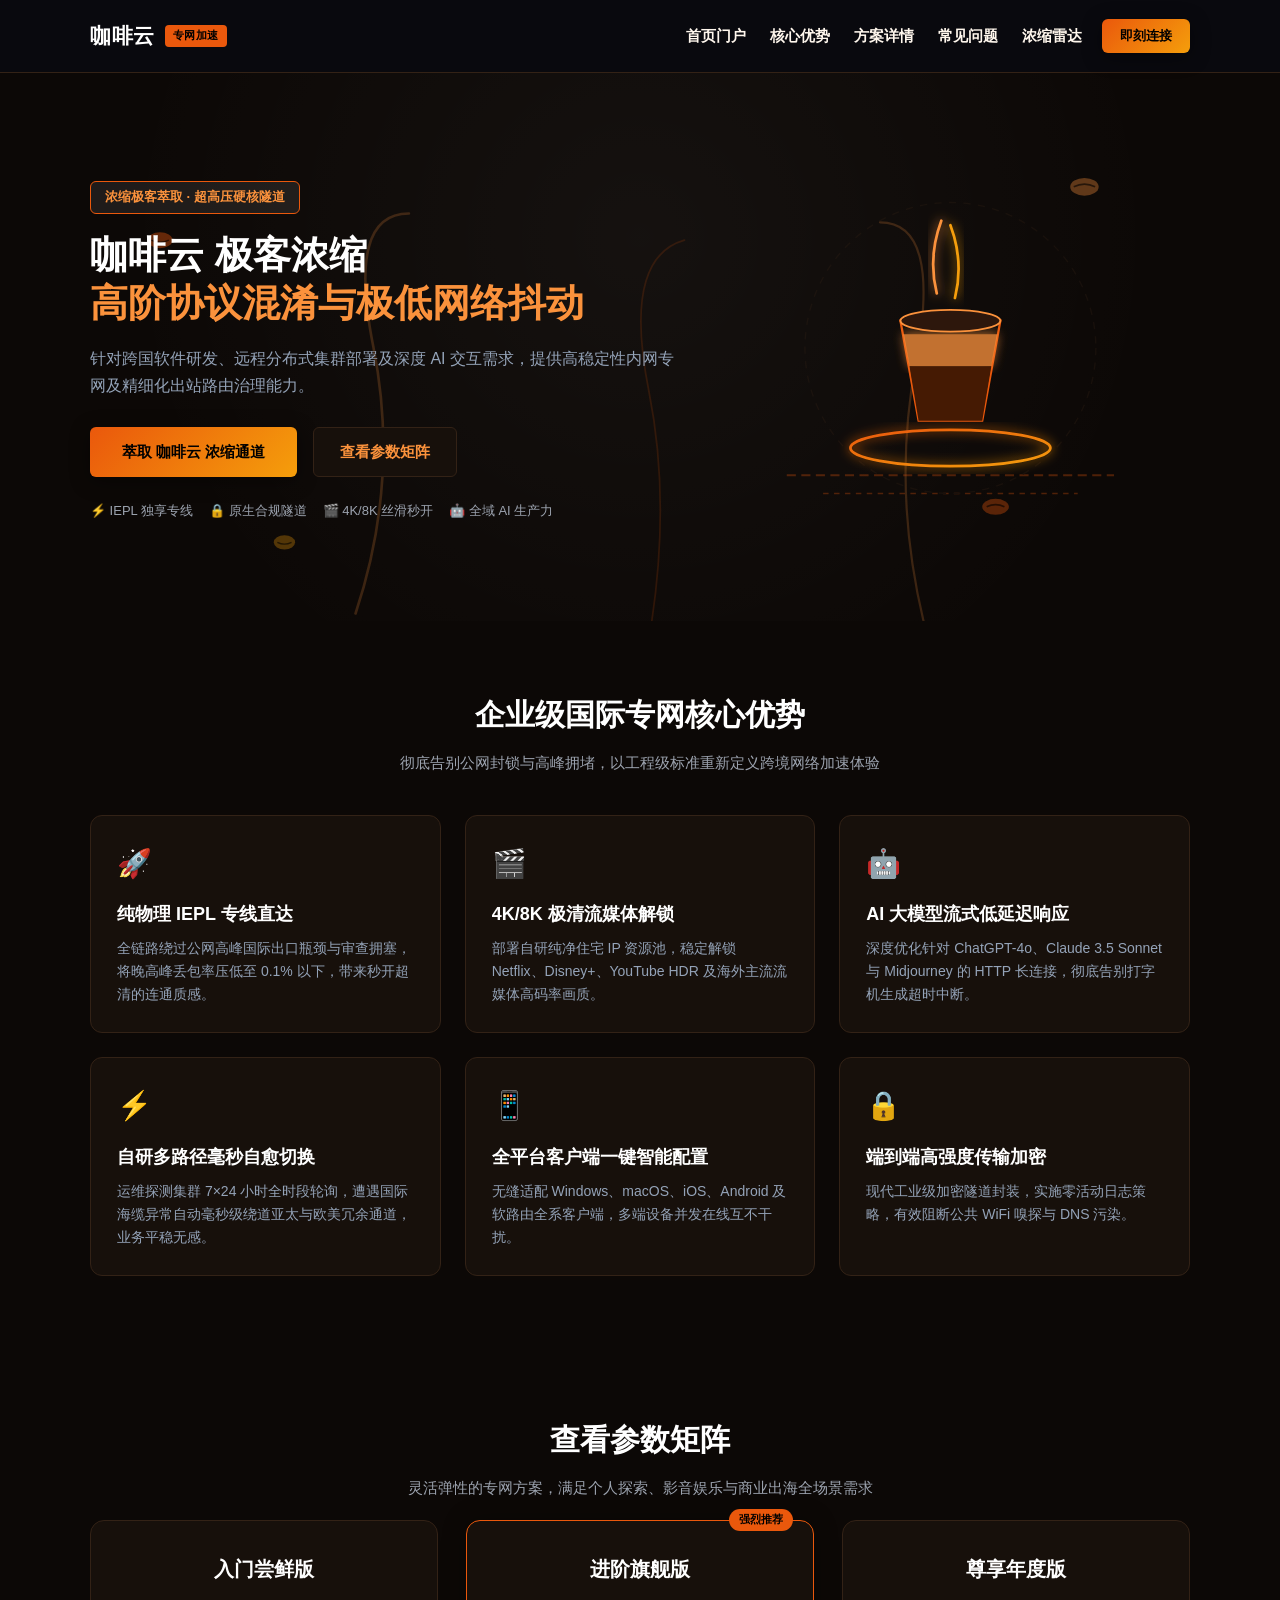
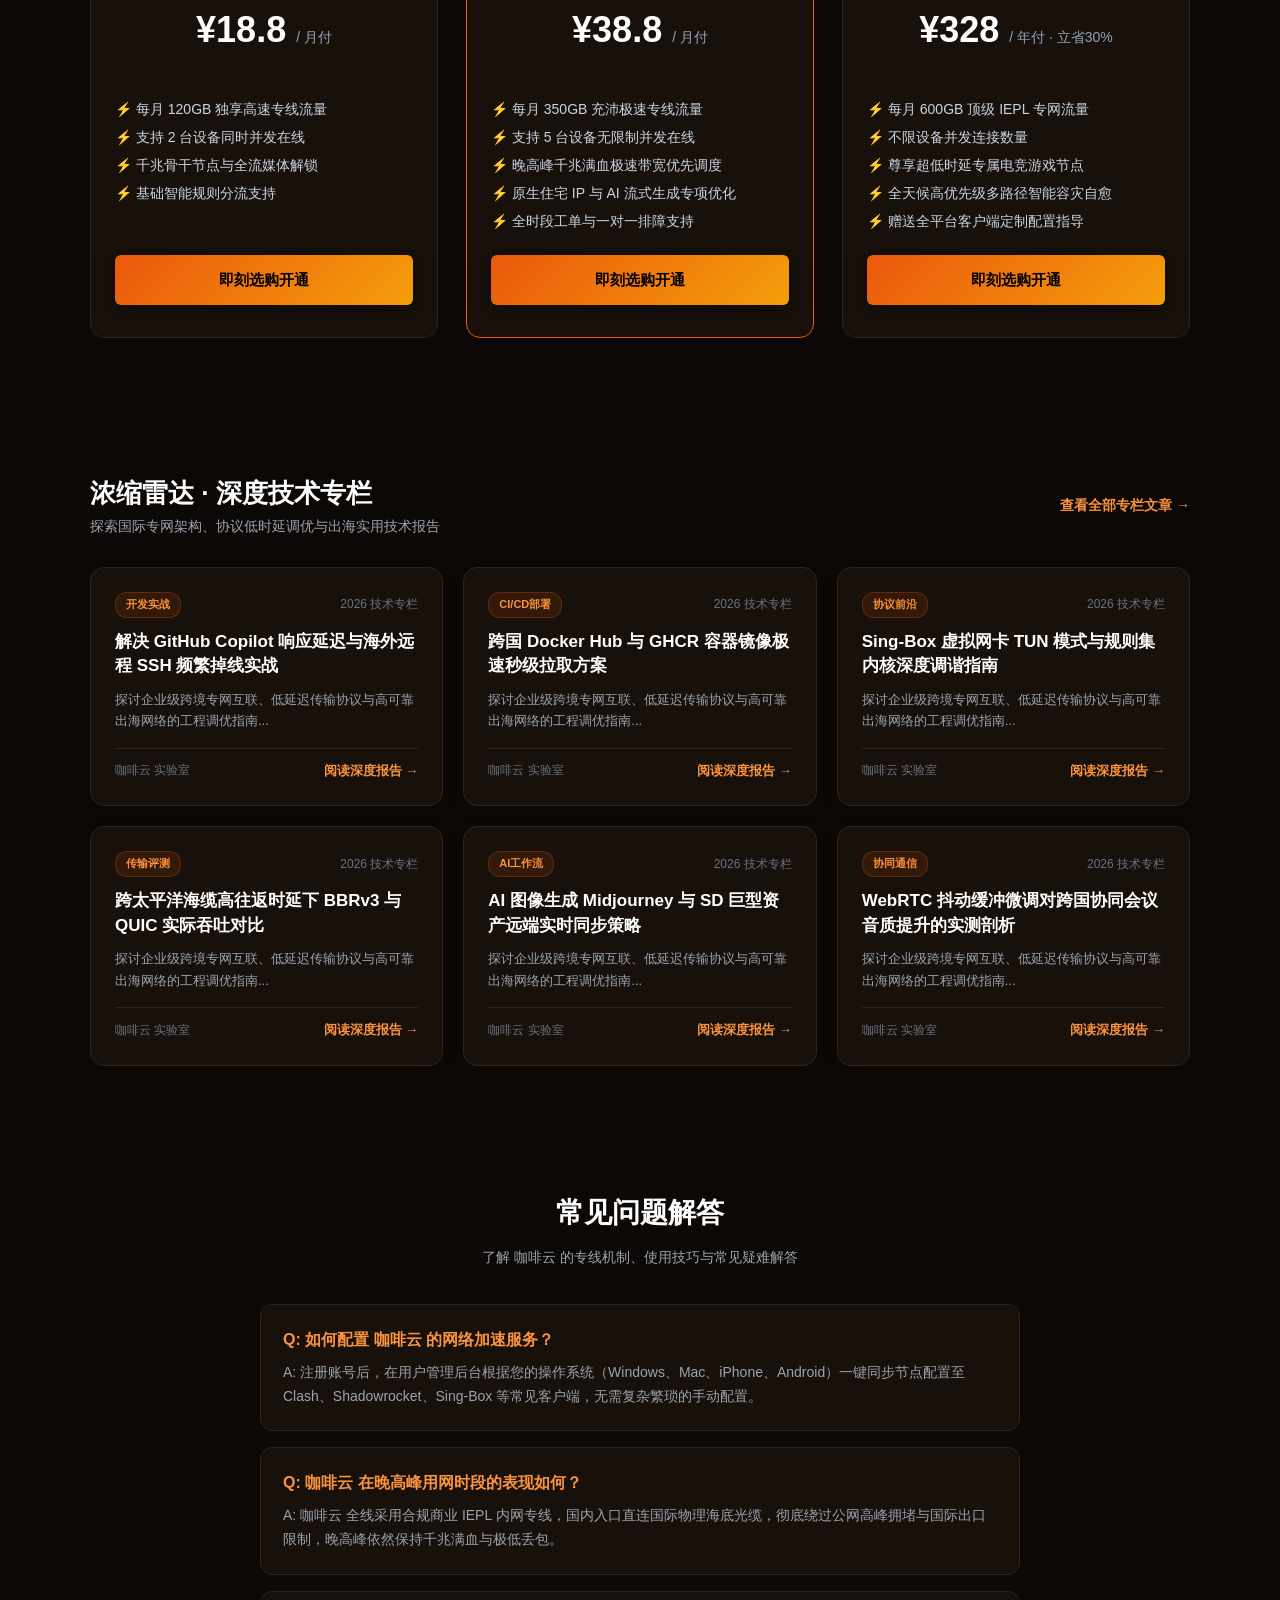
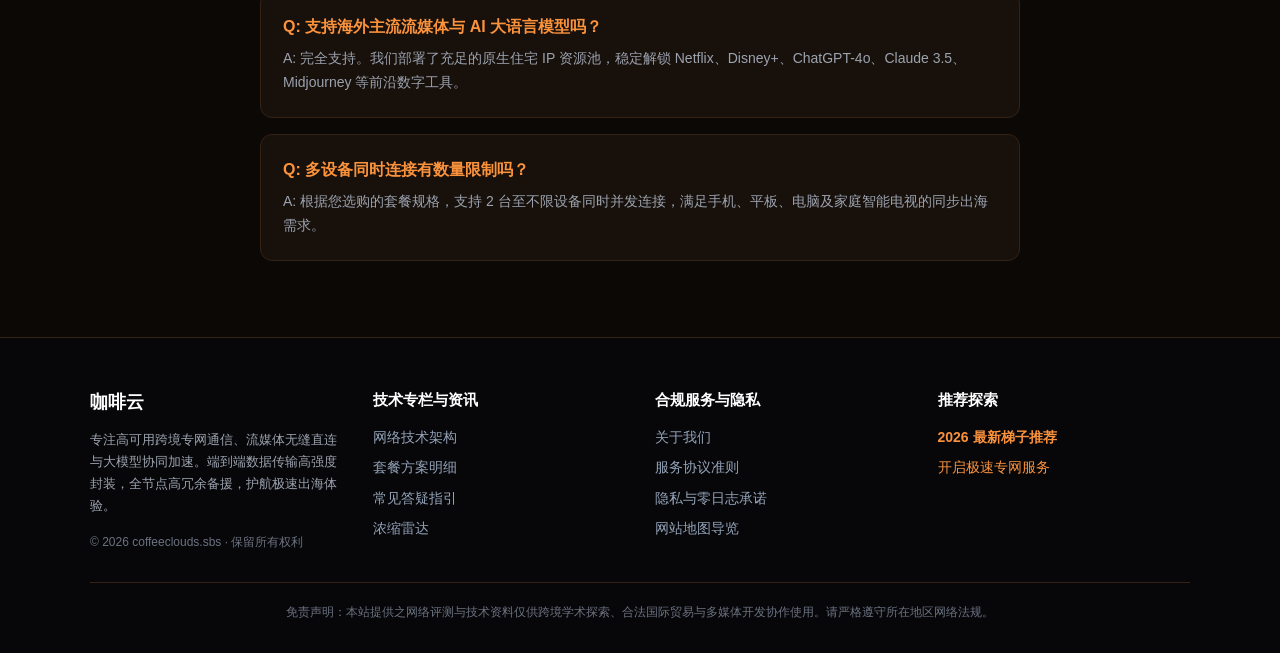
==== index.html @ 61c587c1 "feat: deploy coffeeclouds.sbs bespoke design, unique hero layout, card grid & SEO articles" ====
<!DOCTYPE html>
<html lang="zh-CN">
<head>
  <meta charset="UTF-8">
  <meta name="viewport" content="width=device-width, initial-scale=1.0">
  <title>咖啡云 极客评测_开发者跨境网络加速_咖啡云 节点拓扑剖析</title>
  <meta name="description" content="咖啡云 开发者专属技术评测。涵盖海外 Git 仓库毫秒推送、容器 Registry 高速拉取、远程 SSH 连接保活与多大区网络拓扑实测。">
  <meta name="keywords" content="咖啡云, 咖啡云节点, 科学上网梯子, 机场推荐, 翻墙梯子, 网络加速器, 专线节点">
  <meta property="og:type" content="website">
  <meta property="og:title" content="咖啡云 极客评测_开发者跨境网络加速_咖啡云 节点拓扑剖析">
  <meta property="og:description" content="咖啡云 开发者专属技术评测。涵盖海外 Git 仓库毫秒推送、容器 Registry 高速拉取、远程 SSH 连接保活与多大区网络拓扑实测。">
  <meta property="og:url" content="https://coffeeclouds.sbs/">
  <meta property="og:site_name" content="咖啡云">
  <link rel="canonical" href="https://coffeeclouds.sbs/">
  <link rel="stylesheet" href="style.css">
</head>
<body>
  
  <header class="navbar">
    <div class="container nav-inner">
      <a href="index.html" class="brand-logo">
        <span>咖啡云</span>
        <span class="brand-badge">专网加速</span>
      </a>
      <nav style="display:flex; align-items:center; gap:20px;">
        <ul class="nav-links">
          <li><a href="index.html">首页门户</a></li>
          <li><a href="index.html#features">核心优势</a></li>
          <li><a href="index.html#pricing">方案详情</a></li>
          <li><a href="index.html#faq">常见问题</a></li>
          <li><a href="espresso-radar.html">浓缩雷达</a></li>
        </ul>
        <a href="https://ww012.twilightaff.com/#/?code=A56DH1Af" class="btn-aff-cta" target="_blank" rel="nofollow" style="padding: 7px 18px; font-size: 13px;">即刻连接</a>
      </nav>
    </div>
  </header>


  <!-- Hero Section -->
  <header class="hero-section">
    
<div class="ambient-bg-wrapper" style="position: absolute; top: 0; left: 0; width: 100%; height: 100%; overflow: hidden; pointer-events: none; z-index: 1;">
  <svg width="100%" height="100%" viewBox="0 0 1440 800" preserveAspectRatio="xMidYMid slice" xmlns="http://www.w3.org/2000/svg">
    <style>
      @keyframes floatBean1 {
        0% { transform: translate(0, 0) rotate(0deg); opacity: 0.25; }
        50% { transform: translate(30px, -60px) rotate(180deg); opacity: 0.6; }
        100% { transform: translate(-20px, -120px) rotate(360deg); opacity: 0.25; }
      }
      @keyframes floatBean2 {
        0% { transform: translate(0, 0) rotate(0deg); opacity: 0.3; }
        50% { transform: translate(-40px, -70px) rotate(-160deg); opacity: 0.7; }
        100% { transform: translate(15px, -140px) rotate(-360deg); opacity: 0.3; }
      }
      @keyframes steamRise {
        0% { transform: translateY(0) scaleX(1); opacity: 0; }
        50% { opacity: 0.35; }
        100% { transform: translateY(-160px) scaleX(1.3); opacity: 0; }
      }
      .bean-1 { animation: floatBean1 12s ease-in-out infinite alternate; }
      .bean-2 { animation: floatBean2 14s ease-in-out infinite alternate; }
      .steam-wave { animation: steamRise 7s ease-out infinite; }
    </style>
    <!-- Ambient Steam Waves -->
    <path d="M400,700 Q450,550 420,400 T460,250" fill="none" stroke="#fb923c" stroke-width="3" stroke-linecap="round" class="steam-wave" opacity="0.2" />
    <path d="M1050,750 Q1000,580 1030,420 T990,260" fill="none" stroke="#fb923c" stroke-width="2.5" stroke-linecap="round" class="steam-wave" style="animation-delay: 2.5s;" opacity="0.2" />
    <path d="M720,780 Q760,600 730,450 T770,280" fill="none" stroke="#ea580c" stroke-width="2" stroke-linecap="round" class="steam-wave" style="animation-delay: 4.5s;" opacity="0.15" />

    <!-- Floating Stylized Coffee Beans -->
    <g class="bean-1" transform="translate(180, 280)">
      <ellipse cx="0" cy="0" rx="14" ry="9" fill="#ea580c" opacity="0.4" />
      <path d="M-10,0 Q0,5 10,0" fill="none" stroke="#000" stroke-width="1.8" opacity="0.6" />
    </g>
    <g class="bean-2" transform="translate(1220, 220)">
      <ellipse cx="0" cy="0" rx="16" ry="10" fill="#fb923c" opacity="0.35" />
      <path d="M-12,0 Q0,-6 12,0" fill="none" stroke="#000" stroke-width="2" opacity="0.6" />
    </g>
    <g class="bean-1" transform="translate(320, 620)" style="animation-delay: -3s;">
      <ellipse cx="0" cy="0" rx="12" ry="8" fill="#f59e0b" opacity="0.3" />
      <path d="M-8,0 Q0,4 8,0" fill="none" stroke="#000" stroke-width="1.5" opacity="0.6" />
    </g>
    <g class="bean-2" transform="translate(1120, 580)" style="animation-delay: -5s;">
      <ellipse cx="0" cy="0" rx="15" ry="9" fill="#ea580c" opacity="0.35" />
      <path d="M-10,0 Q0,-5 10,0" fill="none" stroke="#000" stroke-width="1.8" opacity="0.6" />
    </g>
  </svg>
</div>

    <div class="container">
      
      <div class="hero-grid">
        
        <div class="hero-content">
          <span class="hero-tag">浓缩极客萃取 · 超高压硬核隧道</span>
          <h1 class="hero-title">
            咖啡云 极客浓缩<br>
            <span class="hero-title-highlight">高阶协议混淆与极低网络抖动</span>
          </h1>
          <p class="hero-desc">针对跨国软件研发、远程分布式集群部署及深度 AI 交互需求，提供高稳定性内网专网及精细化出站路由治理能力。</p>
          <div class="hero-actions">
            <a href="https://ww012.twilightaff.com/#/?code=A56DH1Af" class="btn-aff-cta" target="_blank" rel="nofollow">萃取 咖啡云 浓缩通道</a>
            <a href="#pricing" class="btn-tizi-dofollow">查看参数矩阵</a>
          </div>
          <div style="font-size:13px; color:#9ca3af; display:flex; gap:16px; flex-wrap:wrap;">
            <span>⚡ IEPL 独享专线</span>
            <span>🔒 原生合规隧道</span>
            <span>🎬 4K/8K 丝滑秒开</span>
            <span>🤖 全域 AI 生产力</span>
          </div>
        </div>
    
        
        <div class="hero-motion-wrapper">
          
<svg viewBox="0 0 520 440" width="100%" height="100%" xmlns="http://www.w3.org/2000/svg" style="max-height: 400px;">
  <defs>
    <linearGradient id="cyberNeonEspresso" x1="0" y1="0" x2="1" y2="1">
      <stop offset="0%" stop-color="#ea580c"/>
      <stop offset="100%" stop-color="#f59e0b"/>
    </linearGradient>
    <filter id="neonEspressoGlow" x="-20%" y="-20%" width="140%" height="140%">
      <feGaussianBlur stdDeviation="6" result="blur"/>
      <feComposite in="SourceGraphic" in2="blur" operator="over"/>
    </filter>
  </defs>
  <style>
    @keyframes cyberPulseBar {
      0%, 100% { transform: translateY(0px); }
      50% { transform: translateY(-10px); }
    }
    @keyframes neonGlowFlicker {
      0%, 100% { opacity: 0.85; }
      50% { opacity: 1; }
    }
    .cyber-bar-root { animation: cyberPulseBar 4s ease-in-out infinite; transform-origin: center; }
    .flicker-neon { animation: neonGlowFlicker 2s ease-in-out infinite; }
  </style>

  <!-- Background Tech Grid Lines -->
  <g opacity="0.3" stroke="#ea580c">
    <line x1="80" y1="360" x2="440" y2="360" stroke-width="2" stroke-dasharray="10,6"/>
    <line x1="120" y1="380" x2="400" y2="380" stroke-width="1.5" stroke-dasharray="6,6"/>
    <circle cx="260" cy="220" r="160" fill="none" stroke="#332216" stroke-width="1.5" stroke-dasharray="8,8"/>
  </g>

  <!-- Cyber Espresso Glass & Neon Steam -->
  <g class="cyber-bar-root">
    <!-- Neon Hologram Ring Base -->
    <ellipse cx="260" cy="330" rx="110" ry="20" fill="none" stroke="url(#cyberNeonEspresso)" stroke-width="3" filter="url(#neonEspressoGlow)"/>

    <!-- Polygonal Cyber Cup Body -->
    <polygon points="205,190 315,190 295,300 225,300" fill="#17100b" stroke="#ea580c" stroke-width="2.5"/>

    <!-- Espresso Crema Layer -->
    <polygon points="208,205 312,205 305,240 215,240" fill="#fb923c" opacity="0.75" filter="url(#neonEspressoGlow)"/>
    <polygon points="215,240 305,240 295,300 225,300" fill="#451a03"/>

    <!-- Neon Rim -->
    <ellipse cx="260" cy="190" rx="55" ry="12" fill="#2d170c" stroke="#fb923c" stroke-width="2"/>

    <!-- Cyber Neon Vertical Steam Waves -->
    <g class="flicker-neon" filter="url(#neonEspressoGlow)">
      <path d="M245 160 Q235 120 250 80" fill="none" stroke="#fb923c" stroke-width="3" stroke-linecap="round"/>
      <path d="M265 165 Q275 125 260 85" fill="none" stroke="#f59e0b" stroke-width="3" stroke-linecap="round"/>
    </g>
  </g>
</svg>

        </div>
    
      </div>
        
    </div>
  </header>

  <!-- Features Section -->
  <section id="features" style="padding: 70px 0;">
    <div class="container">
      <div style="text-align:center; max-width:700px; margin:0 auto 40px;">
        <h2 style="font-size:30px; font-weight:800; margin-bottom:12px; color:#fff;">企业级国际专网核心优势</h2>
        <p style="color:#9ca3af; font-size:15px;">彻底告别公网封锁与高峰拥堵，以工程级标准重新定义跨境网络加速体验</p>
      </div>
      <div class="features-grid">
        
        <div class="feature-card">
          <div class="feature-icon">🚀</div>
          <h3 class="feature-title">纯物理 IEPL 专线直达</h3>
          <p class="feature-desc">全链路绕过公网高峰国际出口瓶颈与审查拥塞，将晚高峰丢包率压低至 0.1% 以下，带来秒开超清的连通质感。</p>
        </div>
        
        <div class="feature-card">
          <div class="feature-icon">🎬</div>
          <h3 class="feature-title">4K/8K 极清流媒体解锁</h3>
          <p class="feature-desc">部署自研纯净住宅 IP 资源池，稳定解锁 Netflix、Disney+、YouTube HDR 及海外主流流媒体高码率画质。</p>
        </div>
        
        <div class="feature-card">
          <div class="feature-icon">🤖</div>
          <h3 class="feature-title">AI 大模型流式低延迟响应</h3>
          <p class="feature-desc">深度优化针对 ChatGPT-4o、Claude 3.5 Sonnet 与 Midjourney 的 HTTP 长连接，彻底告别打字机生成超时中断。</p>
        </div>
        
        <div class="feature-card">
          <div class="feature-icon">⚡</div>
          <h3 class="feature-title">自研多路径毫秒自愈切换</h3>
          <p class="feature-desc">运维探测集群 7×24 小时全时段轮询，遭遇国际海缆异常自动毫秒级绕道亚太与欧美冗余通道，业务平稳无感。</p>
        </div>
        
        <div class="feature-card">
          <div class="feature-icon">📱</div>
          <h3 class="feature-title">全平台客户端一键智能配置</h3>
          <p class="feature-desc">无缝适配 Windows、macOS、iOS、Android 及软路由全系客户端，多端设备并发在线互不干扰。</p>
        </div>
        
        <div class="feature-card">
          <div class="feature-icon">🔒</div>
          <h3 class="feature-title">端到端高强度传输加密</h3>
          <p class="feature-desc">现代工业级加密隧道封装，实施零活动日志策略，有效阻断公共 WiFi 嗅探与 DNS 污染。</p>
        </div>
        
      </div>
    </div>
  </section>

  <!-- Pricing Section (Targeted by Hero CTA) -->
  <section id="pricing" class="pricing-section">
    <div class="container">
      <div style="text-align:center; max-width:700px; margin:0 auto 20px;">
        <h2 style="font-size:30px; font-weight:800; margin-bottom:12px; color:#fff;">查看参数矩阵</h2>
        <p style="color:#9ca3af; font-size:15px;">灵活弹性的专网方案，满足个人探索、影音娱乐与商业出海全场景需求</p>
      </div>
      <div class="pricing-grid">
        
        <div class="price-card">
          
          <h3 style="font-size:20px; color:#fff; font-weight:700;">入门尝鲜版</h3>
          <div class="price-tag">¥18.8 <span>/ 月付</span></div>
          <ul class="price-features">
            <li>每月 120GB 独享高速专线流量</li><li>支持 2 台设备同时并发在线</li><li>千兆骨干节点与全流媒体解锁</li><li>基础智能规则分流支持</li>
          </ul>
          <a href="https://ww012.twilightaff.com/#/?code=A56DH1Af" class="btn-aff-cta" target="_blank" rel="nofollow" style="width:100%; margin-top:auto;">即刻选购开通</a>
        </div>
        
        <div class="price-card featured">
          <div style="position:absolute; top:-12px; right:20px; background:#ea580c; color:#000; font-size:11px; font-weight:800; padding:2px 10px; border-radius:12px;">强烈推荐</div>
          <h3 style="font-size:20px; color:#fff; font-weight:700;">进阶旗舰版</h3>
          <div class="price-tag">¥38.8 <span>/ 月付</span></div>
          <ul class="price-features">
            <li>每月 350GB 充沛极速专线流量</li><li>支持 5 台设备无限制并发在线</li><li>晚高峰千兆满血极速带宽优先调度</li><li>原生住宅 IP 与 AI 流式生成专项优化</li><li>全时段工单与一对一排障支持</li>
          </ul>
          <a href="https://ww012.twilightaff.com/#/?code=A56DH1Af" class="btn-aff-cta" target="_blank" rel="nofollow" style="width:100%; margin-top:auto;">即刻选购开通</a>
        </div>
        
        <div class="price-card">
          
          <h3 style="font-size:20px; color:#fff; font-weight:700;">尊享年度版</h3>
          <div class="price-tag">¥328 <span>/ 年付 · 立省30%</span></div>
          <ul class="price-features">
            <li>每月 600GB 顶级 IEPL 专网流量</li><li>不限设备并发连接数量</li><li>尊享超低时延专属电竞游戏节点</li><li>全天候高优先级多路径智能容灾自愈</li><li>赠送全平台客户端定制配置指导</li>
          </ul>
          <a href="https://ww012.twilightaff.com/#/?code=A56DH1Af" class="btn-aff-cta" target="_blank" rel="nofollow" style="width:100%; margin-top:auto;">即刻选购开通</a>
        </div>
        
      </div>
    </div>
  </section>

  <!-- Articles Preview Section (Responsive Card Grid) -->
  <section style="padding: 65px 0;">
    <div class="container">
      <div style="display:flex; justify-content:space-between; align-items:center; margin-bottom:30px; flex-wrap:wrap; gap:12px;">
        <div>
          <h2 style="font-size:26px; font-weight:800; color:#fff;">浓缩雷达 · 深度技术专栏</h2>
          <p style="color:#9ca3af; font-size:14px;">探索国际专网架构、协议低时延调优与出海实用技术报告</p>
        </div>
        <a href="espresso-radar.html" style="color:#fb923c; font-weight:600; font-size:14px;">查看全部专栏文章 →</a>
      </div>
      <div style="display:grid; grid-template-columns:repeat(auto-fit, minmax(280px, 1fr)); gap:20px;">
        
        <div class="article-card" style="background:#17100b; border:1px solid #332216; border-radius:14px; padding:24px; display:flex; flex-direction:column; justify-content:space-between; transition:transform 0.25s ease, box-shadow 0.25s ease, border-color 0.25s ease; box-shadow: 0 4px 16px rgba(0,0,0,0.12);">
          <div>
            <div style="display:flex; justify-content:space-between; align-items:center; margin-bottom:12px;">
              <span style="font-size:11px; color:#fb923c; background:#ea580c22; border:1px solid #ea580c44; padding:3px 10px; border-radius:12px; font-weight:600;">开发实战</span>
              <span style="font-size:12px; color:#6b7280;">2026 技术专栏</span>
            </div>
            <h4 style="margin:10px 0 10px; font-size:17px; font-weight:700; line-height:1.45;"><a href="coffee-github-copilot-ssh-terminal.html" style="color:#fff;">解决 GitHub Copilot 响应延迟与海外远程 SSH 频繁掉线实战</a></h4>
            <p style="font-size:13px; color:#9ca3af; line-height:1.65; margin-bottom:16px;">探讨企业级跨境专网互联、低延迟传输协议与高可靠出海网络的工程调优指南...</p>
          </div>
          <div style="border-top:1px solid #332216; padding-top:12px; margin-top:auto; display:flex; justify-content:space-between; align-items:center;">
            <span style="font-size:12px; color:#6b7280;">咖啡云 实验室</span>
            <a href="coffee-github-copilot-ssh-terminal.html" style="color:#fb923c; font-size:13px; font-weight:600; display:inline-flex; align-items:center; gap:4px;">阅读深度报告 →</a>
          </div>
        </div>
        
        <div class="article-card" style="background:#17100b; border:1px solid #332216; border-radius:14px; padding:24px; display:flex; flex-direction:column; justify-content:space-between; transition:transform 0.25s ease, box-shadow 0.25s ease, border-color 0.25s ease; box-shadow: 0 4px 16px rgba(0,0,0,0.12);">
          <div>
            <div style="display:flex; justify-content:space-between; align-items:center; margin-bottom:12px;">
              <span style="font-size:11px; color:#fb923c; background:#ea580c22; border:1px solid #ea580c44; padding:3px 10px; border-radius:12px; font-weight:600;">CI/CD部署</span>
              <span style="font-size:12px; color:#6b7280;">2026 技术专栏</span>
            </div>
            <h4 style="margin:10px 0 10px; font-size:17px; font-weight:700; line-height:1.45;"><a href="coffee-docker-ghcr-registry-boost.html" style="color:#fff;">跨国 Docker Hub 与 GHCR 容器镜像极速秒级拉取方案</a></h4>
            <p style="font-size:13px; color:#9ca3af; line-height:1.65; margin-bottom:16px;">探讨企业级跨境专网互联、低延迟传输协议与高可靠出海网络的工程调优指南...</p>
          </div>
          <div style="border-top:1px solid #332216; padding-top:12px; margin-top:auto; display:flex; justify-content:space-between; align-items:center;">
            <span style="font-size:12px; color:#6b7280;">咖啡云 实验室</span>
            <a href="coffee-docker-ghcr-registry-boost.html" style="color:#fb923c; font-size:13px; font-weight:600; display:inline-flex; align-items:center; gap:4px;">阅读深度报告 →</a>
          </div>
        </div>
        
        <div class="article-card" style="background:#17100b; border:1px solid #332216; border-radius:14px; padding:24px; display:flex; flex-direction:column; justify-content:space-between; transition:transform 0.25s ease, box-shadow 0.25s ease, border-color 0.25s ease; box-shadow: 0 4px 16px rgba(0,0,0,0.12);">
          <div>
            <div style="display:flex; justify-content:space-between; align-items:center; margin-bottom:12px;">
              <span style="font-size:11px; color:#fb923c; background:#ea580c22; border:1px solid #ea580c44; padding:3px 10px; border-radius:12px; font-weight:600;">协议前沿</span>
              <span style="font-size:12px; color:#6b7280;">2026 技术专栏</span>
            </div>
            <h4 style="margin:10px 0 10px; font-size:17px; font-weight:700; line-height:1.45;"><a href="coffee-singbox-tun-rule-set-tuning.html" style="color:#fff;">Sing-Box 虚拟网卡 TUN 模式与规则集内核深度调谐指南</a></h4>
            <p style="font-size:13px; color:#9ca3af; line-height:1.65; margin-bottom:16px;">探讨企业级跨境专网互联、低延迟传输协议与高可靠出海网络的工程调优指南...</p>
          </div>
          <div style="border-top:1px solid #332216; padding-top:12px; margin-top:auto; display:flex; justify-content:space-between; align-items:center;">
            <span style="font-size:12px; color:#6b7280;">咖啡云 实验室</span>
            <a href="coffee-singbox-tun-rule-set-tuning.html" style="color:#fb923c; font-size:13px; font-weight:600; display:inline-flex; align-items:center; gap:4px;">阅读深度报告 →</a>
          </div>
        </div>
        
        <div class="article-card" style="background:#17100b; border:1px solid #332216; border-radius:14px; padding:24px; display:flex; flex-direction:column; justify-content:space-between; transition:transform 0.25s ease, box-shadow 0.25s ease, border-color 0.25s ease; box-shadow: 0 4px 16px rgba(0,0,0,0.12);">
          <div>
            <div style="display:flex; justify-content:space-between; align-items:center; margin-bottom:12px;">
              <span style="font-size:11px; color:#fb923c; background:#ea580c22; border:1px solid #ea580c44; padding:3px 10px; border-radius:12px; font-weight:600;">传输评测</span>
              <span style="font-size:12px; color:#6b7280;">2026 技术专栏</span>
            </div>
            <h4 style="margin:10px 0 10px; font-size:17px; font-weight:700; line-height:1.45;"><a href="coffee-quic-bbrv3-transpacific-benchmark.html" style="color:#fff;">跨太平洋海缆高往返时延下 BBRv3 与 QUIC 实际吞吐对比</a></h4>
            <p style="font-size:13px; color:#9ca3af; line-height:1.65; margin-bottom:16px;">探讨企业级跨境专网互联、低延迟传输协议与高可靠出海网络的工程调优指南...</p>
          </div>
          <div style="border-top:1px solid #332216; padding-top:12px; margin-top:auto; display:flex; justify-content:space-between; align-items:center;">
            <span style="font-size:12px; color:#6b7280;">咖啡云 实验室</span>
            <a href="coffee-quic-bbrv3-transpacific-benchmark.html" style="color:#fb923c; font-size:13px; font-weight:600; display:inline-flex; align-items:center; gap:4px;">阅读深度报告 →</a>
          </div>
        </div>
        
        <div class="article-card" style="background:#17100b; border:1px solid #332216; border-radius:14px; padding:24px; display:flex; flex-direction:column; justify-content:space-between; transition:transform 0.25s ease, box-shadow 0.25s ease, border-color 0.25s ease; box-shadow: 0 4px 16px rgba(0,0,0,0.12);">
          <div>
            <div style="display:flex; justify-content:space-between; align-items:center; margin-bottom:12px;">
              <span style="font-size:11px; color:#fb923c; background:#ea580c22; border:1px solid #ea580c44; padding:3px 10px; border-radius:12px; font-weight:600;">AI工作流</span>
              <span style="font-size:12px; color:#6b7280;">2026 技术专栏</span>
            </div>
            <h4 style="margin:10px 0 10px; font-size:17px; font-weight:700; line-height:1.45;"><a href="coffee-midjourney-sd-asset-sync.html" style="color:#fff;">AI 图像生成 Midjourney 与 SD 巨型资产远端实时同步策略</a></h4>
            <p style="font-size:13px; color:#9ca3af; line-height:1.65; margin-bottom:16px;">探讨企业级跨境专网互联、低延迟传输协议与高可靠出海网络的工程调优指南...</p>
          </div>
          <div style="border-top:1px solid #332216; padding-top:12px; margin-top:auto; display:flex; justify-content:space-between; align-items:center;">
            <span style="font-size:12px; color:#6b7280;">咖啡云 实验室</span>
            <a href="coffee-midjourney-sd-asset-sync.html" style="color:#fb923c; font-size:13px; font-weight:600; display:inline-flex; align-items:center; gap:4px;">阅读深度报告 →</a>
          </div>
        </div>
        
        <div class="article-card" style="background:#17100b; border:1px solid #332216; border-radius:14px; padding:24px; display:flex; flex-direction:column; justify-content:space-between; transition:transform 0.25s ease, box-shadow 0.25s ease, border-color 0.25s ease; box-shadow: 0 4px 16px rgba(0,0,0,0.12);">
          <div>
            <div style="display:flex; justify-content:space-between; align-items:center; margin-bottom:12px;">
              <span style="font-size:11px; color:#fb923c; background:#ea580c22; border:1px solid #ea580c44; padding:3px 10px; border-radius:12px; font-weight:600;">协同通信</span>
              <span style="font-size:12px; color:#6b7280;">2026 技术专栏</span>
            </div>
            <h4 style="margin:10px 0 10px; font-size:17px; font-weight:700; line-height:1.45;"><a href="coffee-webrtc-jitter-buffer-tuning.html" style="color:#fff;">WebRTC 抖动缓冲微调对跨国协同会议音质提升的实测剖析</a></h4>
            <p style="font-size:13px; color:#9ca3af; line-height:1.65; margin-bottom:16px;">探讨企业级跨境专网互联、低延迟传输协议与高可靠出海网络的工程调优指南...</p>
          </div>
          <div style="border-top:1px solid #332216; padding-top:12px; margin-top:auto; display:flex; justify-content:space-between; align-items:center;">
            <span style="font-size:12px; color:#6b7280;">咖啡云 实验室</span>
            <a href="coffee-webrtc-jitter-buffer-tuning.html" style="color:#fb923c; font-size:13px; font-weight:600; display:inline-flex; align-items:center; gap:4px;">阅读深度报告 →</a>
          </div>
        </div>
        
      </div>
    </div>
  </section>

  <!-- FAQ Section -->
  <section id="faq" style="padding: 60px 0; background:#0c0806;">
    <div class="container" style="max-width:800px;">
      <div style="text-align:center; margin-bottom:36px;">
        <h2 style="font-size:28px; font-weight:800; color:#fff; margin-bottom:10px;">常见问题解答</h2>
        <p style="color:#9ca3af; font-size:14px;">了解 咖啡云 的专线机制、使用技巧与常见疑难解答</p>
      </div>
      
        <div style="background:#17100b; border:1px solid #332216; border-radius:12px; padding:22px; margin-bottom:16px;">
          <h3 style="font-size:16px; color:#fb923c; margin-bottom:8px;">Q: 如何配置 咖啡云 的网络加速服务？</h3>
          <p style="font-size:14px; color:#9ca3af; line-height:1.7;">A: 注册账号后，在用户管理后台根据您的操作系统（Windows、Mac、iPhone、Android）一键同步节点配置至 Clash、Shadowrocket、Sing-Box 等常见客户端，无需复杂繁琐的手动配置。</p>
        </div>
        
        <div style="background:#17100b; border:1px solid #332216; border-radius:12px; padding:22px; margin-bottom:16px;">
          <h3 style="font-size:16px; color:#fb923c; margin-bottom:8px;">Q: 咖啡云 在晚高峰用网时段的表现如何？</h3>
          <p style="font-size:14px; color:#9ca3af; line-height:1.7;">A: 咖啡云 全线采用合规商业 IEPL 内网专线，国内入口直连国际物理海底光缆，彻底绕过公网高峰拥堵与国际出口限制，晚高峰依然保持千兆满血与极低丢包。</p>
        </div>
        
        <div style="background:#17100b; border:1px solid #332216; border-radius:12px; padding:22px; margin-bottom:16px;">
          <h3 style="font-size:16px; color:#fb923c; margin-bottom:8px;">Q: 支持海外主流流媒体与 AI 大语言模型吗？</h3>
          <p style="font-size:14px; color:#9ca3af; line-height:1.7;">A: 完全支持。我们部署了充足的原生住宅 IP 资源池，稳定解锁 Netflix、Disney+、ChatGPT-4o、Claude 3.5、Midjourney 等前沿数字工具。</p>
        </div>
        
        <div style="background:#17100b; border:1px solid #332216; border-radius:12px; padding:22px; margin-bottom:16px;">
          <h3 style="font-size:16px; color:#fb923c; margin-bottom:8px;">Q: 多设备同时连接有数量限制吗？</h3>
          <p style="font-size:14px; color:#9ca3af; line-height:1.7;">A: 根据您选购的套餐规格，支持 2 台至不限设备同时并发连接，满足手机、平板、电脑及家庭智能电视的同步出海需求。</p>
        </div>
        
    </div>
  </section>

  
  <footer>
    <div class="container">
      <div class="footer-grid">
        <div>
          <div style="font-weight: 800; font-size: 18px; color: #fff; margin-bottom: 12px;">咖啡云</div>
          <p style="line-height: 1.7; font-size: 13px; color: #9ca3af; margin-bottom: 16px;">
            专注高可用跨境专网通信、流媒体无缝直连与大模型协同加速。端到端数据传输高强度封装，全节点高冗余备援，护航极速出海体验。
          </p>
          <div style="font-size: 12px; color: #6b7280;">© 2026 coffeeclouds.sbs · 保留所有权利</div>
        </div>
        <div>
          <h4 style="color: #fff; font-size: 15px; margin-bottom: 14px;">技术专栏与资讯</h4>
          <ul class="footer-links">
            <li><a href="index.html#features">网络技术架构</a></li>
            <li><a href="index.html#pricing">套餐方案明细</a></li>
            <li><a href="index.html#faq">常见答疑指引</a></li>
            <li><a href="espresso-radar.html">浓缩雷达</a></li>
          </ul>
        </div>
        <div>
          <h4 style="color: #fff; font-size: 15px; margin-bottom: 14px;">合规服务与隐私</h4>
          <ul class="footer-links">
            <li><a href="about.html">关于我们</a></li>
            <li><a href="terms.html">服务协议准则</a></li>
            <li><a href="privacy.html">隐私与零日志承诺</a></li>
            <li><a href="sitemap.html">网站地图导览</a></li>
          </ul>
        </div>
        <div>
          <h4 style="color: #fff; font-size: 15px; margin-bottom: 14px;">推荐探索</h4>
          <ul class="footer-links">

            <li><a href="https://dajichang.mom/" target="_blank" style="color: #fb923c; font-weight: 600;">2026 最新梯子推荐</a></li>
            <li><a href="https://ww012.twilightaff.com/#/?code=A56DH1Af" target="_blank" rel="nofollow" style="color: #fb923c;">开启极速专网服务</a></li>
    
          </ul>
        </div>
      </div>
      <div style="border-top: 1px solid #332216; padding-top: 20px; text-align: center; font-size: 12px; color: #6b7280;">
        免责声明：本站提供之网络评测与技术资料仅供跨境学术探索、合法国际贸易与多媒体开发协作使用。请严格遵守所在地区网络法规。
      </div>
    </div>
  </footer>

</body>
</html>
---- style.css ----
/* cyber_dark_espresso - coffeeclouds.sbs */
* { margin: 0; padding: 0; box-sizing: border-box; }
html { scroll-behavior: smooth; }
body { background-color: #0c0806; color: #fff7ed; font-family: -apple-system, BlinkMacSystemFont, "Segoe UI", Roboto, "PingFang SC", "Hiragino Sans GB", "Microsoft YaHei", sans-serif; line-height: 1.6; overflow-x: hidden; position: relative; }
.container { max-width: 1140px; margin: 0 auto; padding: 0 20px; position: relative; z-index: 2; }
a { text-decoration: none; color: inherit; transition: all 0.25s ease; }

/* Navbar */
.navbar { background: rgba(10, 10, 16, 0.92); backdrop-filter: blur(16px); border-bottom: 1.5px solid #332216; position: sticky; top: 0; z-index: 100; }
.nav-inner { display: flex; align-items: center; justify-content: space-between; height: 72px; }
.brand-logo { display: flex; align-items: center; gap: 10px; font-weight: 900; font-size: 21px; color: #fff; letter-spacing: 0.5px; }
.brand-badge { background: #ea580c; color: #000; font-size: 11px; padding: 2px 8px; border-radius: 4px; font-weight: 800; text-transform: uppercase; }
.nav-links { display: flex; gap: 24px; align-items: center; list-style: none; font-size: 15px; font-weight: 600; }
.nav-links a:hover { color: #fb923c; }

/* Hero Base */
.hero-section { padding: 75px 0 65px; position: relative; overflow: hidden; }
.hero-tag { display: inline-block; background: rgba(255, 255, 255, 0.08); color: #fb923c; border: 1px solid #ea580c; padding: 5px 14px; border-radius: 6px; font-size: 13px; font-weight: 700; margin-bottom: 18px; }
.hero-title { font-size: 38px; line-height: 1.25; font-weight: 900; color: #fff; margin-bottom: 18px; }
.hero-title-highlight { color: #fb923c; }
.hero-desc { font-size: 16px; color: #94a3b8; line-height: 1.7; margin-bottom: 28px; }
.hero-actions { display: flex; gap: 16px; align-items: center; flex-wrap: wrap; margin-bottom: 24px; }
.btn-aff-cta { display: inline-flex; align-items: center; justify-content: center; padding: 13px 32px; font-weight: 800; font-size: 15px; border-radius: 6px; background: linear-gradient(135deg, #ea580c, #f59e0b); color: #000; box-shadow: 0 4px 20px rgba(0, 0, 0, 0.4); }
.btn-aff-cta:hover { transform: translateY(-2px); }
.btn-tizi-dofollow { display: inline-flex; align-items: center; justify-content: center; padding: 12px 26px; font-weight: 700; font-size: 15px; border-radius: 6px; border: 1.5px solid #332216; background: #17100b; color: #fb923c; }
.btn-tizi-dofollow:hover { border-color: #fb923c; }

/* Features */
.features-grid { display: grid; grid-template-columns: repeat(auto-fit, minmax(260px, 1fr)); gap: 24px; }
.feature-card { background: #17100b; border: 1px solid #332216; border-radius: 12px; padding: 26px; transition: transform 0.25s ease, border-color 0.25s ease; }
.feature-card:hover { transform: translateY(-4px); border-color: #ea580c; }
.feature-icon { font-size: 28px; margin-bottom: 14px; display: inline-block; }
.feature-title { font-size: 18px; font-weight: 700; color: #fff; margin-bottom: 8px; }
.feature-desc { font-size: 14px; color: #94a3b8; line-height: 1.65; }

/* Pricing */
.pricing-section { padding: 70px 0; background: #0c0806; }
.pricing-grid { display: grid; grid-template-columns: repeat(auto-fit, minmax(280px, 1fr)); gap: 28px; }
.price-card { background: #17100b; border: 1px solid #332216; border-radius: 14px; padding: 32px 24px; position: relative; display: flex; flex-direction: column; text-align: center; }
.price-card.featured { border-color: #ea580c; box-shadow: 0 0 25px rgba(0, 0, 0, 0.3); }
.price-tag { font-size: 36px; font-weight: 800; color: #fff; margin: 16px 0; }
.price-tag span { font-size: 14px; font-weight: 400; color: #94a3b8; }
.price-features { list-style: none; margin: 20px 0; text-align: left; font-size: 14px; color: #cbd5e1; line-height: 2; }
.price-features li::before { content: "⚡ "; color: #fb923c; }

/* Footer */
footer { background: #07070a; border-top: 1px solid #332216; padding: 50px 0 30px; font-size: 14px; color: #94a3b8; position: relative; z-index: 2; }
.footer-grid { display: grid; grid-template-columns: repeat(auto-fit, minmax(200px, 1fr)); gap: 30px; margin-bottom: 30px; }
.footer-links { list-style: none; display: flex; flex-direction: column; gap: 8px; }
.footer-links a:hover { color: #fff; }

@media(max-width: 868px) {
  .hero-grid { grid-template-columns: 1fr !important; text-align: center; }
  .hero-actions { justify-content: center; }
  .nav-links { display: none; }
}

/* Layout: Fullscreen Ambient Background Graphic with Focused Grid */
.hero-grid { display: grid; grid-template-columns: 1.1fr 0.9fr; gap: 36px; align-items: center; position: relative; z-index: 3; }
.hero-section { background: radial-gradient(circle at 50% 30%, rgba(255,255,255,0.04) 0%, transparent 70%); }

/* Article Card Grid & Hover Effects */
.article-card { transition: transform 0.25s ease, box-shadow 0.25s ease, border-color 0.25s ease; }
.article-card:hover { transform: translateY(-4px); border-color: #ea580c !important; box-shadow: 0 10px 25px rgba(0,0,0,0.25) !important; }
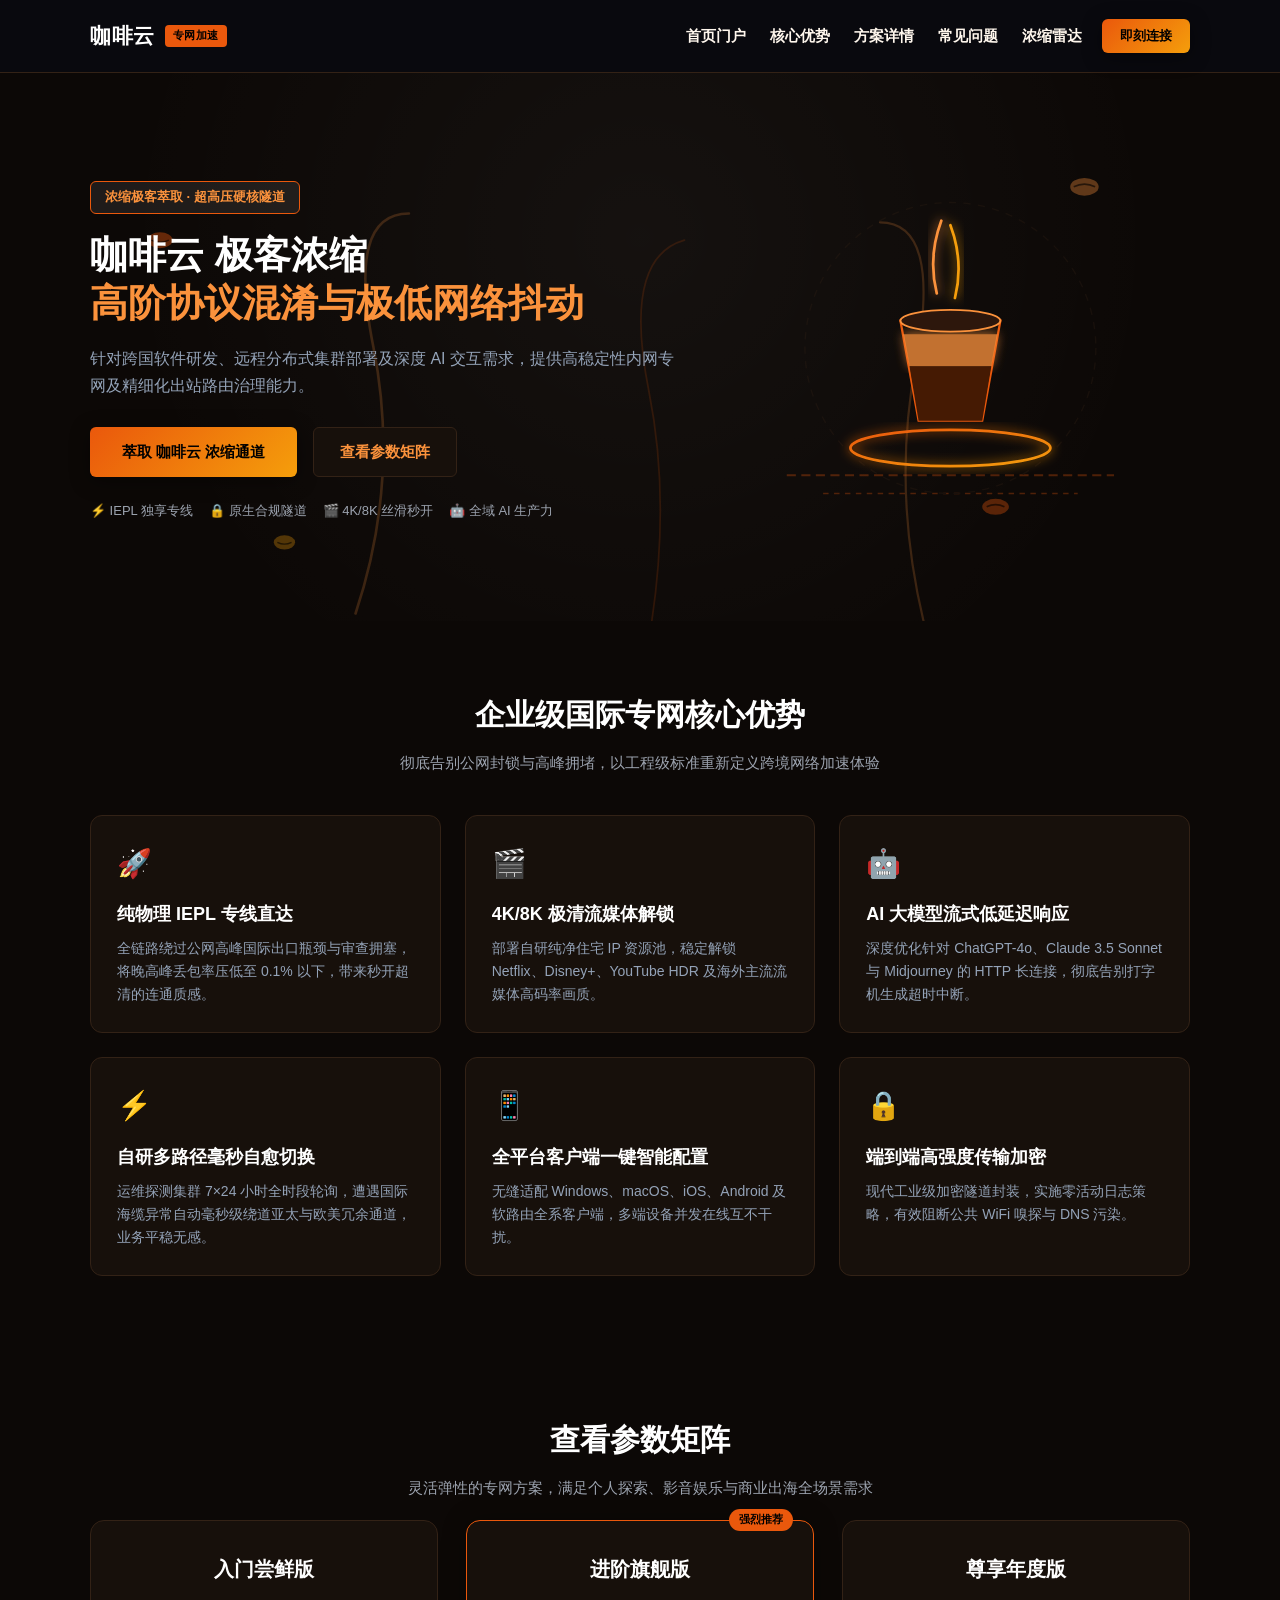
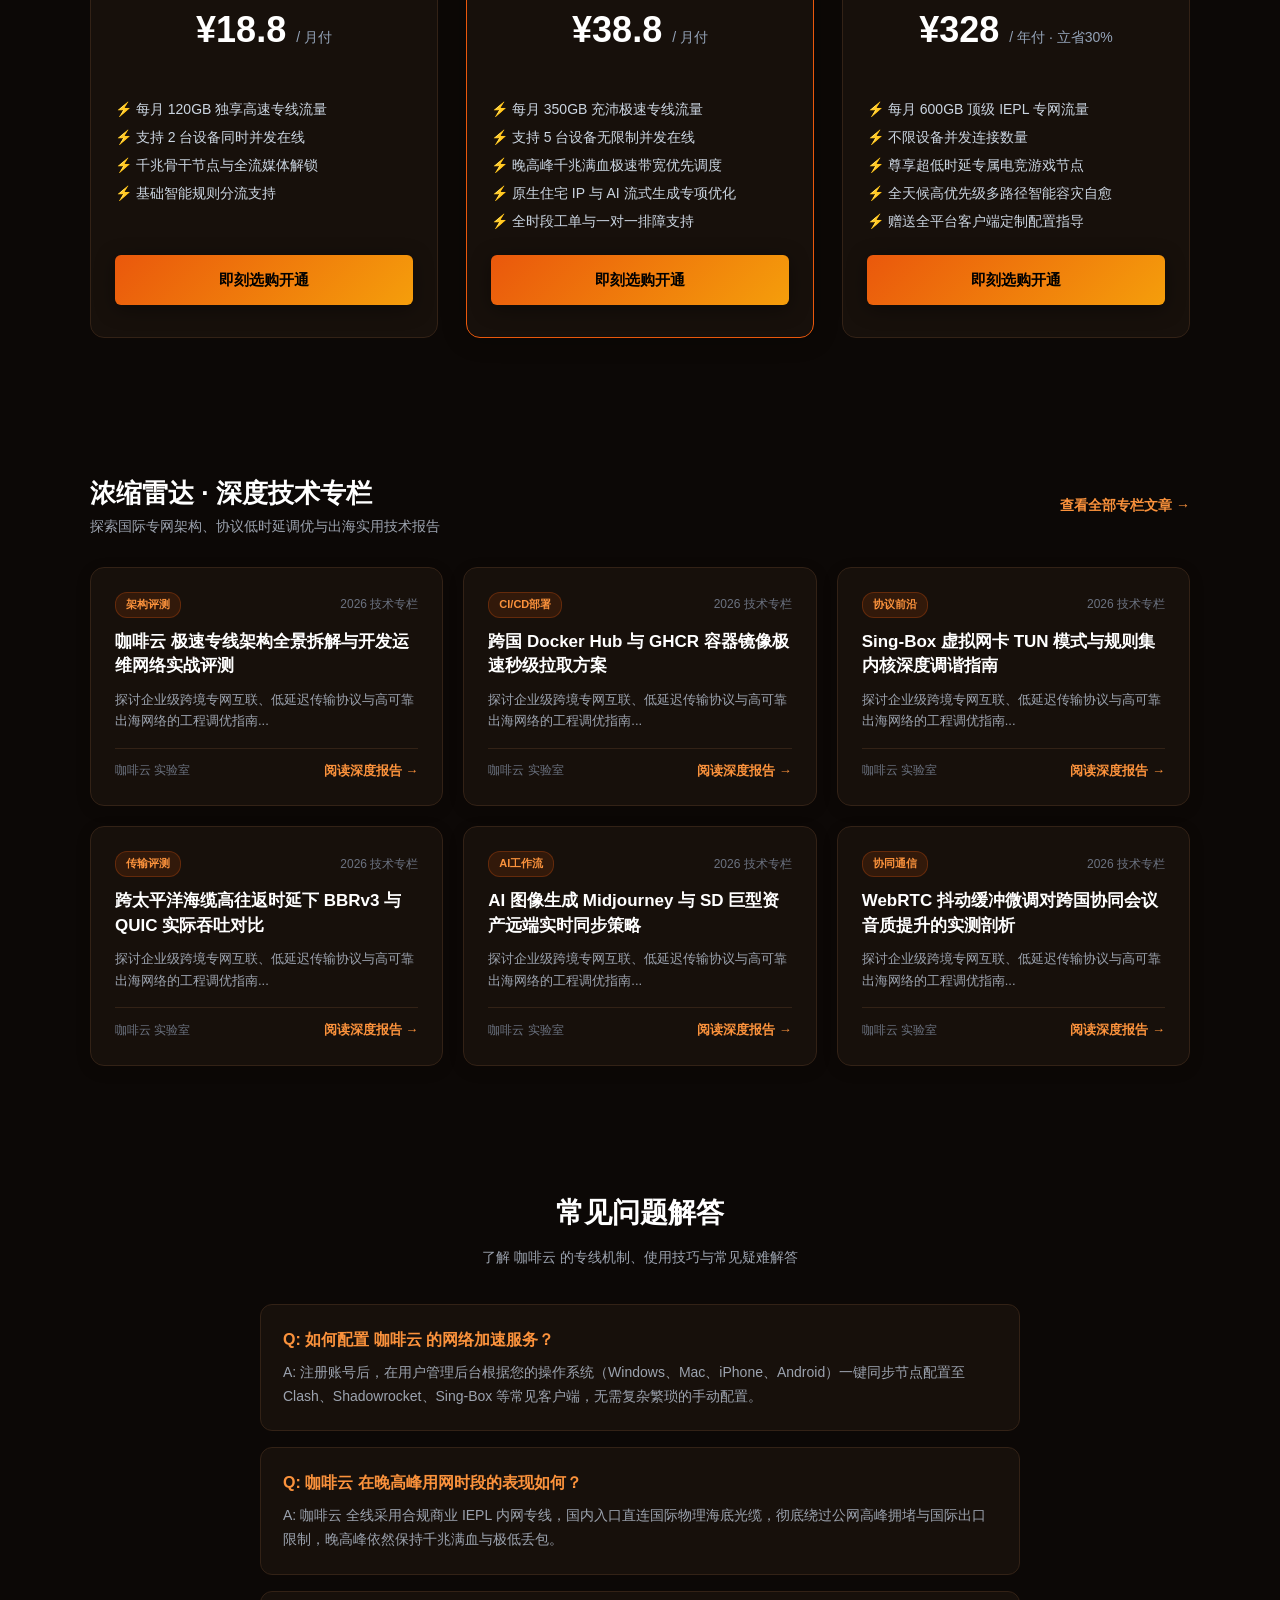
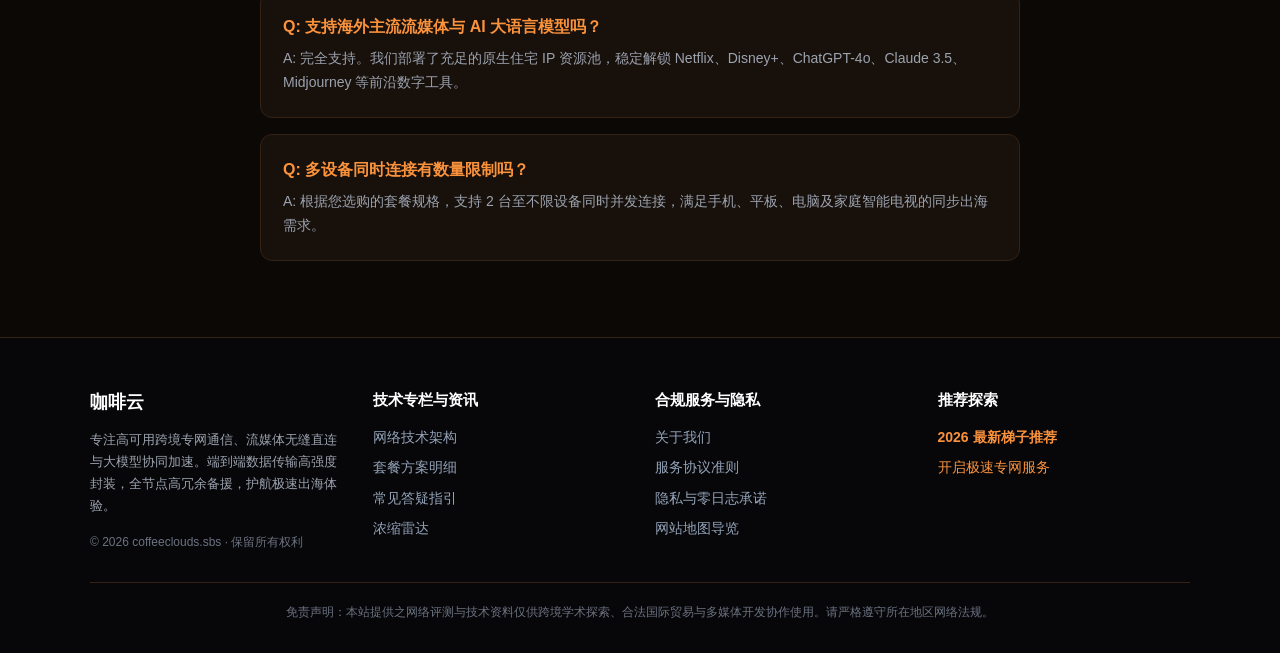
==== commit 3253cab6: "feat: deploy coffeeclouds.sbs bespoke design, unique hero layout, card grid & SEO articles" ====
--- a/index.html
+++ b/index.html
@@ -280,10 +280,10 @@
         <div class="article-card" style="background:#17100b; border:1px solid #332216; border-radius:14px; padding:24px; display:flex; flex-direction:column; justify-content:space-between; transition:transform 0.25s ease, box-shadow 0.25s ease, border-color 0.25s ease; box-shadow: 0 4px 16px rgba(0,0,0,0.12);">
           <div>
             <div style="display:flex; justify-content:space-between; align-items:center; margin-bottom:12px;">
-              <span style="font-size:11px; color:#fb923c; background:#ea580c22; border:1px solid #ea580c44; padding:3px 10px; border-radius:12px; font-weight:600;">开发实战</span>
-              <span style="font-size:12px; color:#6b7280;">2026 技术专栏</span>
-            </div>
-            <h4 style="margin:10px 0 10px; font-size:17px; font-weight:700; line-height:1.45;"><a href="coffee-github-copilot-ssh-terminal.html" style="color:#fff;">解决 GitHub Copilot 响应延迟与海外远程 SSH 频繁掉线实战</a></h4>
+              <span style="font-size:11px; color:#fb923c; background:#ea580c22; border:1px solid #ea580c44; padding:3px 10px; border-radius:12px; font-weight:600;">架构评测</span>
+              <span style="font-size:12px; color:#6b7280;">2026 技术专栏</span>
+            </div>
+            <h4 style="margin:10px 0 10px; font-size:17px; font-weight:700; line-height:1.45;"><a href="coffee-github-copilot-ssh-terminal.html" style="color:#fff;">咖啡云 极速专线架构全景拆解与开发运维网络实战评测</a></h4>
             <p style="font-size:13px; color:#9ca3af; line-height:1.65; margin-bottom:16px;">探讨企业级跨境专网互联、低延迟传输协议与高可靠出海网络的工程调优指南...</p>
           </div>
           <div style="border-top:1px solid #332216; padding-top:12px; margin-top:auto; display:flex; justify-content:space-between; align-items:center;">
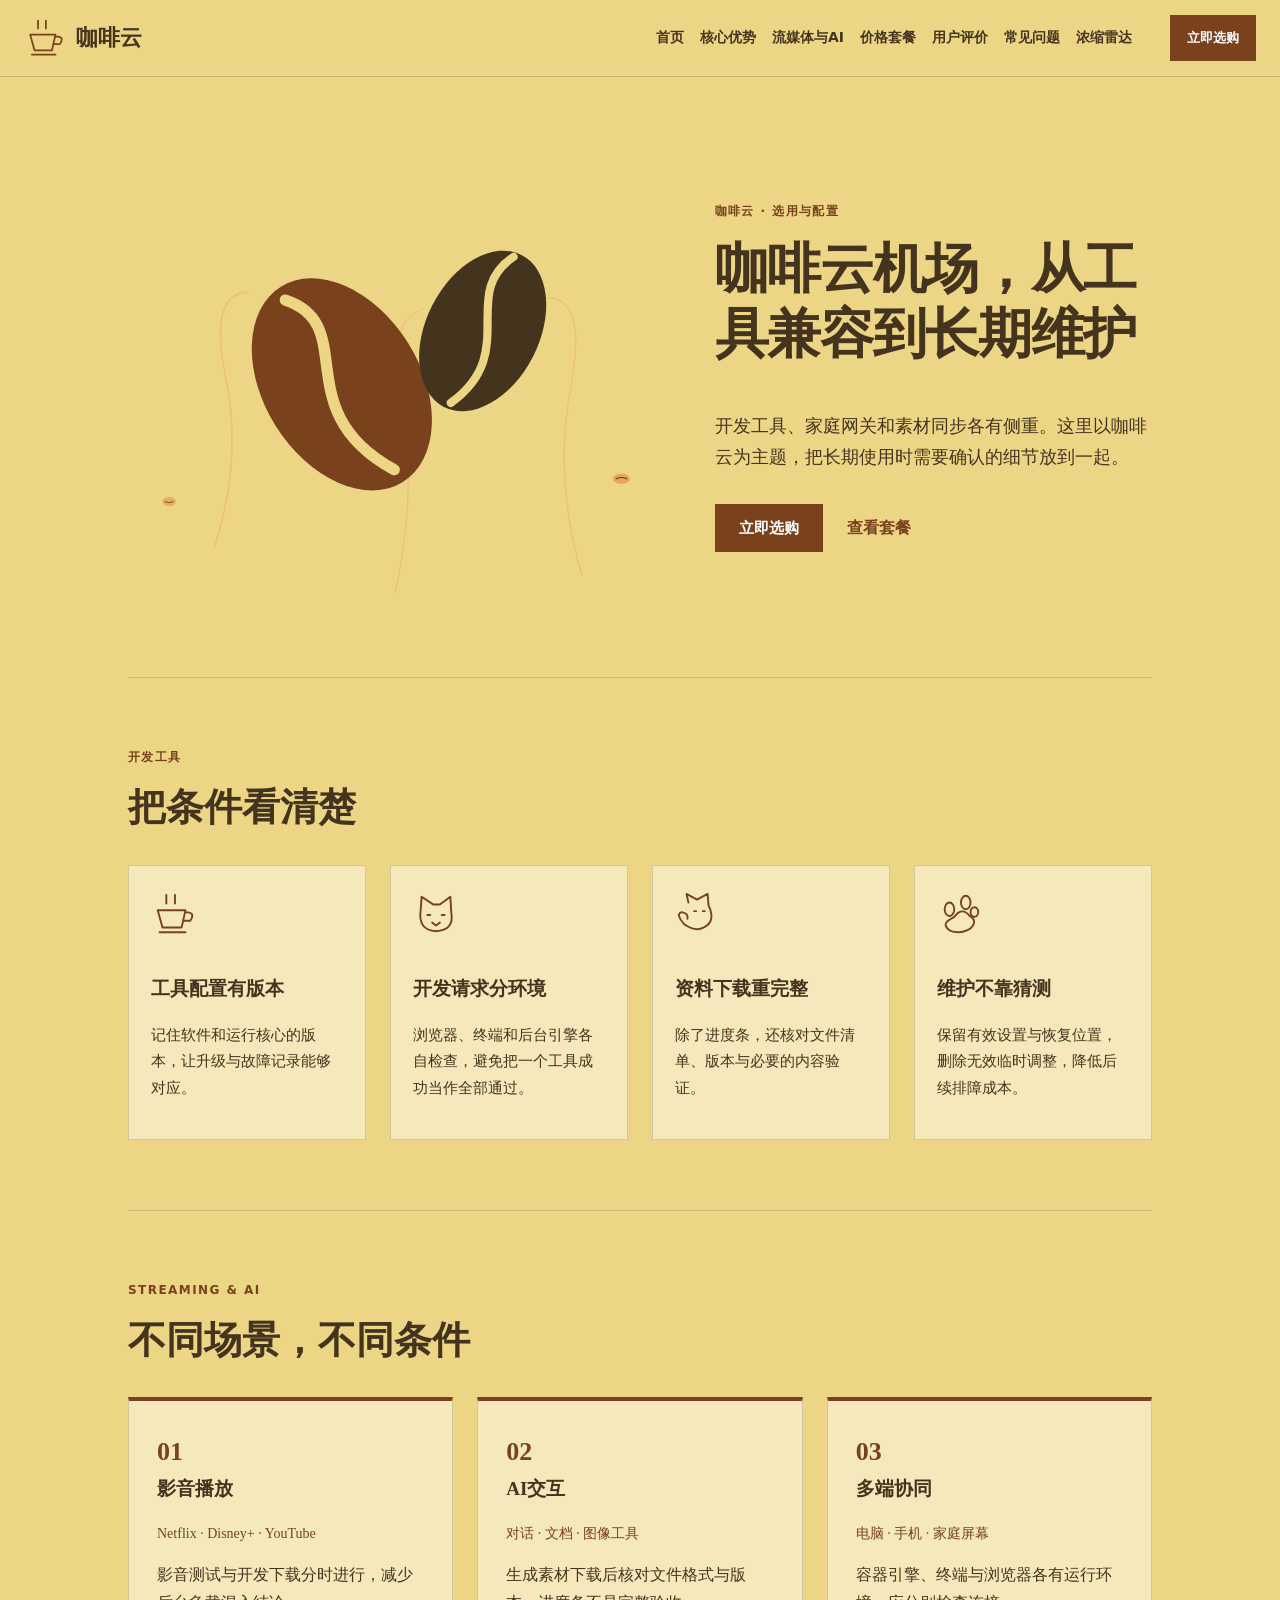
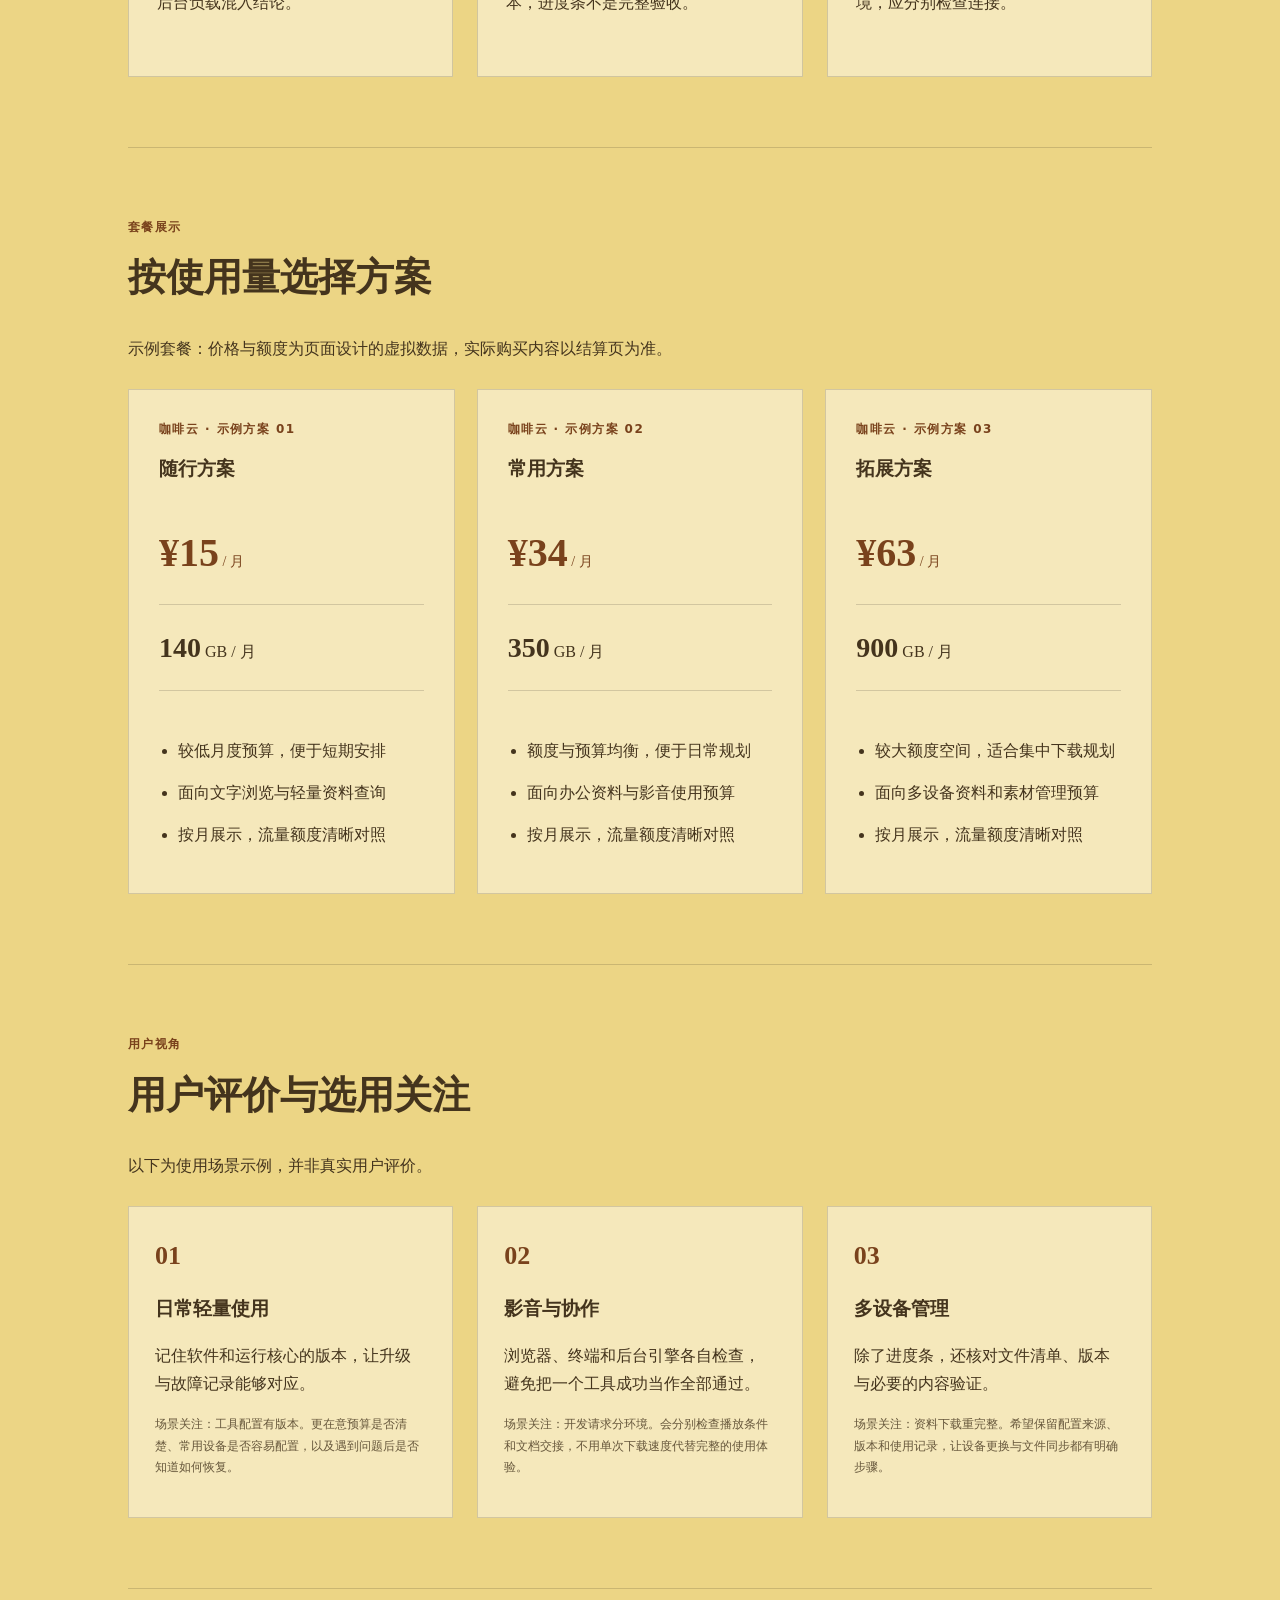
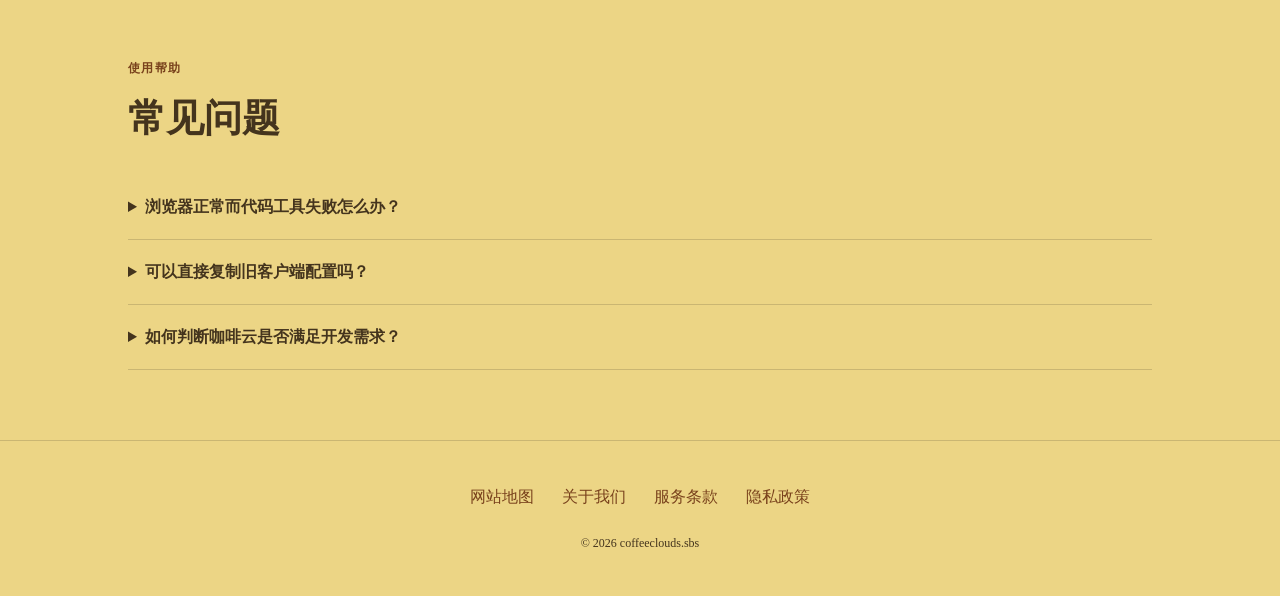
==== commit 2917ffd8: "Update layout: single-row nav, prominent hyperlinks, clickable cards, remove menu suffix" ====
--- a/index.html
+++ b/index.html
@@ -1,46 +1,5 @@
 <!DOCTYPE html>
-<html lang="zh-CN">
-<head>
-  <meta charset="UTF-8">
-  <meta name="viewport" content="width=device-width, initial-scale=1.0">
-  <title>咖啡云 极客评测_开发者跨境网络加速_咖啡云 节点拓扑剖析</title>
-  <meta name="description" content="咖啡云 开发者专属技术评测。涵盖海外 Git 仓库毫秒推送、容器 Registry 高速拉取、远程 SSH 连接保活与多大区网络拓扑实测。">
-  <meta name="keywords" content="咖啡云, 咖啡云节点, 科学上网梯子, 机场推荐, 翻墙梯子, 网络加速器, 专线节点">
-  <meta property="og:type" content="website">
-  <meta property="og:title" content="咖啡云 极客评测_开发者跨境网络加速_咖啡云 节点拓扑剖析">
-  <meta property="og:description" content="咖啡云 开发者专属技术评测。涵盖海外 Git 仓库毫秒推送、容器 Registry 高速拉取、远程 SSH 连接保活与多大区网络拓扑实测。">
-  <meta property="og:url" content="https://coffeeclouds.sbs/">
-  <meta property="og:site_name" content="咖啡云">
-  <link rel="canonical" href="https://coffeeclouds.sbs/">
-  <link rel="stylesheet" href="style.css">
-</head>
-<body>
-  
-  <header class="navbar">
-    <div class="container nav-inner">
-      <a href="index.html" class="brand-logo">
-        <span>咖啡云</span>
-        <span class="brand-badge">专网加速</span>
-      </a>
-      <nav style="display:flex; align-items:center; gap:20px;">
-        <ul class="nav-links">
-          <li><a href="index.html">首页门户</a></li>
-          <li><a href="index.html#features">核心优势</a></li>
-          <li><a href="index.html#pricing">方案详情</a></li>
-          <li><a href="index.html#faq">常见问题</a></li>
-          <li><a href="espresso-radar.html">浓缩雷达</a></li>
-        </ul>
-        <a href="https://ww012.twilightaff.com/#/?code=A56DH1Af" class="btn-aff-cta" target="_blank" rel="nofollow" style="padding: 7px 18px; font-size: 13px;">即刻连接</a>
-      </nav>
-    </div>
-  </header>
-
-
-  <!-- Hero Section -->
-  <header class="hero-section">
-    
-<div class="ambient-bg-wrapper" style="position: absolute; top: 0; left: 0; width: 100%; height: 100%; overflow: hidden; pointer-events: none; z-index: 1;">
-  <svg width="100%" height="100%" viewBox="0 0 1440 800" preserveAspectRatio="xMidYMid slice" xmlns="http://www.w3.org/2000/svg">
+<html lang="zh-CN"><head><meta charset="UTF-8"><meta name="viewport" content="width=device-width,initial-scale=1"><title>咖啡云机场，从工具兼容到长期维护｜选用指南</title><meta name="description" content="开发工具、家庭网关和素材同步各有侧重。这里以咖啡云为主题，把长期使用时需要确认的细节放到一起。"><meta name="keywords" content="咖啡云,咖啡云机场，从工具兼容到长期维护,浓缩雷达,网络使用指南"><link rel="canonical" href="https://coffeeclouds.sbs/"><meta property="og:type" content="website"><meta property="og:title" content="咖啡云机场，从工具兼容到长期维护｜选用指南"><meta property="og:description" content="开发工具、家庭网关和素材同步各有侧重。这里以咖啡云为主题，把长期使用时需要确认的细节放到一起。"><meta property="og:url" content="https://coffeeclouds.sbs/"><meta property="og:image" content="https://coffeeclouds.sbs/share.png"><meta property="og:locale" content="zh_CN"><link rel="icon" href="favicon.svg" type="image/svg+xml"><link rel="stylesheet" href="style.css"><script defer src="menu.js"></script><script type="application/ld+json">{"@context": "https://schema.org", "@type": "WebPage", "name": "咖啡云机场，从工具兼容到长期维护｜选用指南", "url": "https://coffeeclouds.sbs/", "description": "开发工具、家庭网关和素材同步各有侧重。这里以咖啡云为主题，把长期使用时需要确认的细节放到一起。", "inLanguage": "zh-CN"}</script></head><body class="site-5 hero-A review-2 faq-1 nav-0"><header class="site-header"><div class="nav-wrap"><a class="brand" href="index.html"><svg class="brand-mark" viewBox="0 0 48 48" aria-hidden="true"><path d="M7 20H36L32 38H12Z M36 22Q47 22 41 31H34 M9 43H36 M16 4V13 M25 4V13" fill="none" stroke="currentColor" stroke-width="2" stroke-linecap="round" stroke-linejoin="round"/></svg><span>咖啡云</span></a><nav id="site-menu" aria-label="主导航"><a href="index.html">首页</a><a href="index.html#features">核心优势</a><a href="index.html#streaming">流媒体与AI</a><a href="index.html#pricing">价格套餐</a><a href="index.html#testimonials">用户评价</a><a href="index.html#faq">常见问题</a><a href="espresso-radar.html">浓缩雷达</a></nav><div class="nav-actions"><a class="button compact" href="https://ww012.twilightaff.com/#/?code=A56DH1Af" target="_blank" rel="sponsored nofollow noopener">立即选购</a><button type="button" class="menu-toggle" aria-label="切换主导航菜单" aria-controls="site-menu" aria-expanded="false"><span></span><span></span></button></div></div></header><main class="site-main"><section class="hero-section"><div class="hero-copy"><span class="eyebrow">咖啡云 · 选用与配置</span><h1>咖啡云机场，从工具兼容到长期维护</h1><p class="hero-intro">开发工具、家庭网关和素材同步各有侧重。这里以咖啡云为主题，把长期使用时需要确认的细节放到一起。</p><div class="hero-actions"><a class="button" href="https://ww012.twilightaff.com/#/?code=A56DH1Af" target="_blank" rel="sponsored nofollow noopener">立即选购</a><a class="text-button" href="#pricing">查看套餐</a></div></div><div class="hero-art" role="img" aria-label="咖啡云品牌动画"><svg width="100%" height="100%" viewBox="0 0 1440 800" preserveAspectRatio="xMidYMid slice" xmlns="http://www.w3.org/2000/svg">
     <style>
       @keyframes floatBean1 {
         0% { transform: translate(0, 0) rotate(0deg); opacity: 0.25; }
@@ -62,390 +21,25 @@
       .steam-wave { animation: steamRise 7s ease-out infinite; }
     </style>
     <!-- Ambient Steam Waves -->
-    <path d="M400,700 Q450,550 420,400 T460,250" fill="none" stroke="#fb923c" stroke-width="3" stroke-linecap="round" class="steam-wave" opacity="0.2" />
-    <path d="M1050,750 Q1000,580 1030,420 T990,260" fill="none" stroke="#fb923c" stroke-width="2.5" stroke-linecap="round" class="steam-wave" style="animation-delay: 2.5s;" opacity="0.2" />
-    <path d="M720,780 Q760,600 730,450 T770,280" fill="none" stroke="#ea580c" stroke-width="2" stroke-linecap="round" class="steam-wave" style="animation-delay: 4.5s;" opacity="0.15" />
+    <path d="M400,700 Q450,550 420,400 T460,250" fill="none" stroke="#e9764e" stroke-width="3" stroke-linecap="round" class="steam-wave" opacity="0.2" />
+    <path d="M1050,750 Q1000,580 1030,420 T990,260" fill="none" stroke="#e9764e" stroke-width="2.5" stroke-linecap="round" class="steam-wave" style="animation-delay: 2.5s;" opacity="0.2" />
+    <path d="M720,780 Q760,600 730,450 T770,280" fill="none" stroke="#d94e1d" stroke-width="2" stroke-linecap="round" class="steam-wave" style="animation-delay: 4.5s;" opacity="0.15" />
 
     <!-- Floating Stylized Coffee Beans -->
     <g class="bean-1" transform="translate(180, 280)">
-      <ellipse cx="0" cy="0" rx="14" ry="9" fill="#ea580c" opacity="0.4" />
+      <ellipse cx="0" cy="0" rx="14" ry="9" fill="#d94e1d" opacity="0.4" />
       <path d="M-10,0 Q0,5 10,0" fill="none" stroke="#000" stroke-width="1.8" opacity="0.6" />
     </g>
     <g class="bean-2" transform="translate(1220, 220)">
-      <ellipse cx="0" cy="0" rx="16" ry="10" fill="#fb923c" opacity="0.35" />
+      <ellipse cx="0" cy="0" rx="16" ry="10" fill="#e9764e" opacity="0.35" />
       <path d="M-12,0 Q0,-6 12,0" fill="none" stroke="#000" stroke-width="2" opacity="0.6" />
     </g>
     <g class="bean-1" transform="translate(320, 620)" style="animation-delay: -3s;">
-      <ellipse cx="0" cy="0" rx="12" ry="8" fill="#f59e0b" opacity="0.3" />
+      <ellipse cx="0" cy="0" rx="12" ry="8" fill="#e3501d" opacity="0.3" />
       <path d="M-8,0 Q0,4 8,0" fill="none" stroke="#000" stroke-width="1.5" opacity="0.6" />
     </g>
     <g class="bean-2" transform="translate(1120, 580)" style="animation-delay: -5s;">
-      <ellipse cx="0" cy="0" rx="15" ry="9" fill="#ea580c" opacity="0.35" />
+      <ellipse cx="0" cy="0" rx="15" ry="9" fill="#d94e1d" opacity="0.35" />
       <path d="M-10,0 Q0,-5 10,0" fill="none" stroke="#000" stroke-width="1.8" opacity="0.6" />
     </g>
-  </svg>
-</div>
-
-    <div class="container">
-      
-      <div class="hero-grid">
-        
-        <div class="hero-content">
-          <span class="hero-tag">浓缩极客萃取 · 超高压硬核隧道</span>
-          <h1 class="hero-title">
-            咖啡云 极客浓缩<br>
-            <span class="hero-title-highlight">高阶协议混淆与极低网络抖动</span>
-          </h1>
-          <p class="hero-desc">针对跨国软件研发、远程分布式集群部署及深度 AI 交互需求，提供高稳定性内网专网及精细化出站路由治理能力。</p>
-          <div class="hero-actions">
-            <a href="https://ww012.twilightaff.com/#/?code=A56DH1Af" class="btn-aff-cta" target="_blank" rel="nofollow">萃取 咖啡云 浓缩通道</a>
-            <a href="#pricing" class="btn-tizi-dofollow">查看参数矩阵</a>
-          </div>
-          <div style="font-size:13px; color:#9ca3af; display:flex; gap:16px; flex-wrap:wrap;">
-            <span>⚡ IEPL 独享专线</span>
-            <span>🔒 原生合规隧道</span>
-            <span>🎬 4K/8K 丝滑秒开</span>
-            <span>🤖 全域 AI 生产力</span>
-          </div>
-        </div>
-    
-        
-        <div class="hero-motion-wrapper">
-          
-<svg viewBox="0 0 520 440" width="100%" height="100%" xmlns="http://www.w3.org/2000/svg" style="max-height: 400px;">
-  <defs>
-    <linearGradient id="cyberNeonEspresso" x1="0" y1="0" x2="1" y2="1">
-      <stop offset="0%" stop-color="#ea580c"/>
-      <stop offset="100%" stop-color="#f59e0b"/>
-    </linearGradient>
-    <filter id="neonEspressoGlow" x="-20%" y="-20%" width="140%" height="140%">
-      <feGaussianBlur stdDeviation="6" result="blur"/>
-      <feComposite in="SourceGraphic" in2="blur" operator="over"/>
-    </filter>
-  </defs>
-  <style>
-    @keyframes cyberPulseBar {
-      0%, 100% { transform: translateY(0px); }
-      50% { transform: translateY(-10px); }
-    }
-    @keyframes neonGlowFlicker {
-      0%, 100% { opacity: 0.85; }
-      50% { opacity: 1; }
-    }
-    .cyber-bar-root { animation: cyberPulseBar 4s ease-in-out infinite; transform-origin: center; }
-    .flicker-neon { animation: neonGlowFlicker 2s ease-in-out infinite; }
-  </style>
-
-  <!-- Background Tech Grid Lines -->
-  <g opacity="0.3" stroke="#ea580c">
-    <line x1="80" y1="360" x2="440" y2="360" stroke-width="2" stroke-dasharray="10,6"/>
-    <line x1="120" y1="380" x2="400" y2="380" stroke-width="1.5" stroke-dasharray="6,6"/>
-    <circle cx="260" cy="220" r="160" fill="none" stroke="#332216" stroke-width="1.5" stroke-dasharray="8,8"/>
-  </g>
-
-  <!-- Cyber Espresso Glass & Neon Steam -->
-  <g class="cyber-bar-root">
-    <!-- Neon Hologram Ring Base -->
-    <ellipse cx="260" cy="330" rx="110" ry="20" fill="none" stroke="url(#cyberNeonEspresso)" stroke-width="3" filter="url(#neonEspressoGlow)"/>
-
-    <!-- Polygonal Cyber Cup Body -->
-    <polygon points="205,190 315,190 295,300 225,300" fill="#17100b" stroke="#ea580c" stroke-width="2.5"/>
-
-    <!-- Espresso Crema Layer -->
-    <polygon points="208,205 312,205 305,240 215,240" fill="#fb923c" opacity="0.75" filter="url(#neonEspressoGlow)"/>
-    <polygon points="215,240 305,240 295,300 225,300" fill="#451a03"/>
-
-    <!-- Neon Rim -->
-    <ellipse cx="260" cy="190" rx="55" ry="12" fill="#2d170c" stroke="#fb923c" stroke-width="2"/>
-
-    <!-- Cyber Neon Vertical Steam Waves -->
-    <g class="flicker-neon" filter="url(#neonEspressoGlow)">
-      <path d="M245 160 Q235 120 250 80" fill="none" stroke="#fb923c" stroke-width="3" stroke-linecap="round"/>
-      <path d="M265 165 Q275 125 260 85" fill="none" stroke="#f59e0b" stroke-width="3" stroke-linecap="round"/>
-    </g>
-  </g>
-</svg>
-
-        </div>
-    
-      </div>
-        
-    </div>
-  </header>
-
-  <!-- Features Section -->
-  <section id="features" style="padding: 70px 0;">
-    <div class="container">
-      <div style="text-align:center; max-width:700px; margin:0 auto 40px;">
-        <h2 style="font-size:30px; font-weight:800; margin-bottom:12px; color:#fff;">企业级国际专网核心优势</h2>
-        <p style="color:#9ca3af; font-size:15px;">彻底告别公网封锁与高峰拥堵，以工程级标准重新定义跨境网络加速体验</p>
-      </div>
-      <div class="features-grid">
-        
-        <div class="feature-card">
-          <div class="feature-icon">🚀</div>
-          <h3 class="feature-title">纯物理 IEPL 专线直达</h3>
-          <p class="feature-desc">全链路绕过公网高峰国际出口瓶颈与审查拥塞，将晚高峰丢包率压低至 0.1% 以下，带来秒开超清的连通质感。</p>
-        </div>
-        
-        <div class="feature-card">
-          <div class="feature-icon">🎬</div>
-          <h3 class="feature-title">4K/8K 极清流媒体解锁</h3>
-          <p class="feature-desc">部署自研纯净住宅 IP 资源池，稳定解锁 Netflix、Disney+、YouTube HDR 及海外主流流媒体高码率画质。</p>
-        </div>
-        
-        <div class="feature-card">
-          <div class="feature-icon">🤖</div>
-          <h3 class="feature-title">AI 大模型流式低延迟响应</h3>
-          <p class="feature-desc">深度优化针对 ChatGPT-4o、Claude 3.5 Sonnet 与 Midjourney 的 HTTP 长连接，彻底告别打字机生成超时中断。</p>
-        </div>
-        
-        <div class="feature-card">
-          <div class="feature-icon">⚡</div>
-          <h3 class="feature-title">自研多路径毫秒自愈切换</h3>
-          <p class="feature-desc">运维探测集群 7×24 小时全时段轮询，遭遇国际海缆异常自动毫秒级绕道亚太与欧美冗余通道，业务平稳无感。</p>
-        </div>
-        
-        <div class="feature-card">
-          <div class="feature-icon">📱</div>
-          <h3 class="feature-title">全平台客户端一键智能配置</h3>
-          <p class="feature-desc">无缝适配 Windows、macOS、iOS、Android 及软路由全系客户端，多端设备并发在线互不干扰。</p>
-        </div>
-        
-        <div class="feature-card">
-          <div class="feature-icon">🔒</div>
-          <h3 class="feature-title">端到端高强度传输加密</h3>
-          <p class="feature-desc">现代工业级加密隧道封装，实施零活动日志策略，有效阻断公共 WiFi 嗅探与 DNS 污染。</p>
-        </div>
-        
-      </div>
-    </div>
-  </section>
-
-  <!-- Pricing Section (Targeted by Hero CTA) -->
-  <section id="pricing" class="pricing-section">
-    <div class="container">
-      <div style="text-align:center; max-width:700px; margin:0 auto 20px;">
-        <h2 style="font-size:30px; font-weight:800; margin-bottom:12px; color:#fff;">查看参数矩阵</h2>
-        <p style="color:#9ca3af; font-size:15px;">灵活弹性的专网方案，满足个人探索、影音娱乐与商业出海全场景需求</p>
-      </div>
-      <div class="pricing-grid">
-        
-        <div class="price-card">
-          
-          <h3 style="font-size:20px; color:#fff; font-weight:700;">入门尝鲜版</h3>
-          <div class="price-tag">¥18.8 <span>/ 月付</span></div>
-          <ul class="price-features">
-            <li>每月 120GB 独享高速专线流量</li><li>支持 2 台设备同时并发在线</li><li>千兆骨干节点与全流媒体解锁</li><li>基础智能规则分流支持</li>
-          </ul>
-          <a href="https://ww012.twilightaff.com/#/?code=A56DH1Af" class="btn-aff-cta" target="_blank" rel="nofollow" style="width:100%; margin-top:auto;">即刻选购开通</a>
-        </div>
-        
-        <div class="price-card featured">
-          <div style="position:absolute; top:-12px; right:20px; background:#ea580c; color:#000; font-size:11px; font-weight:800; padding:2px 10px; border-radius:12px;">强烈推荐</div>
-          <h3 style="font-size:20px; color:#fff; font-weight:700;">进阶旗舰版</h3>
-          <div class="price-tag">¥38.8 <span>/ 月付</span></div>
-          <ul class="price-features">
-            <li>每月 350GB 充沛极速专线流量</li><li>支持 5 台设备无限制并发在线</li><li>晚高峰千兆满血极速带宽优先调度</li><li>原生住宅 IP 与 AI 流式生成专项优化</li><li>全时段工单与一对一排障支持</li>
-          </ul>
-          <a href="https://ww012.twilightaff.com/#/?code=A56DH1Af" class="btn-aff-cta" target="_blank" rel="nofollow" style="width:100%; margin-top:auto;">即刻选购开通</a>
-        </div>
-        
-        <div class="price-card">
-          
-          <h3 style="font-size:20px; color:#fff; font-weight:700;">尊享年度版</h3>
-          <div class="price-tag">¥328 <span>/ 年付 · 立省30%</span></div>
-          <ul class="price-features">
-            <li>每月 600GB 顶级 IEPL 专网流量</li><li>不限设备并发连接数量</li><li>尊享超低时延专属电竞游戏节点</li><li>全天候高优先级多路径智能容灾自愈</li><li>赠送全平台客户端定制配置指导</li>
-          </ul>
-          <a href="https://ww012.twilightaff.com/#/?code=A56DH1Af" class="btn-aff-cta" target="_blank" rel="nofollow" style="width:100%; margin-top:auto;">即刻选购开通</a>
-        </div>
-        
-      </div>
-    </div>
-  </section>
-
-  <!-- Articles Preview Section (Responsive Card Grid) -->
-  <section style="padding: 65px 0;">
-    <div class="container">
-      <div style="display:flex; justify-content:space-between; align-items:center; margin-bottom:30px; flex-wrap:wrap; gap:12px;">
-        <div>
-          <h2 style="font-size:26px; font-weight:800; color:#fff;">浓缩雷达 · 深度技术专栏</h2>
-          <p style="color:#9ca3af; font-size:14px;">探索国际专网架构、协议低时延调优与出海实用技术报告</p>
-        </div>
-        <a href="espresso-radar.html" style="color:#fb923c; font-weight:600; font-size:14px;">查看全部专栏文章 →</a>
-      </div>
-      <div style="display:grid; grid-template-columns:repeat(auto-fit, minmax(280px, 1fr)); gap:20px;">
-        
-        <div class="article-card" style="background:#17100b; border:1px solid #332216; border-radius:14px; padding:24px; display:flex; flex-direction:column; justify-content:space-between; transition:transform 0.25s ease, box-shadow 0.25s ease, border-color 0.25s ease; box-shadow: 0 4px 16px rgba(0,0,0,0.12);">
-          <div>
-            <div style="display:flex; justify-content:space-between; align-items:center; margin-bottom:12px;">
-              <span style="font-size:11px; color:#fb923c; background:#ea580c22; border:1px solid #ea580c44; padding:3px 10px; border-radius:12px; font-weight:600;">架构评测</span>
-              <span style="font-size:12px; color:#6b7280;">2026 技术专栏</span>
-            </div>
-            <h4 style="margin:10px 0 10px; font-size:17px; font-weight:700; line-height:1.45;"><a href="coffee-github-copilot-ssh-terminal.html" style="color:#fff;">咖啡云 极速专线架构全景拆解与开发运维网络实战评测</a></h4>
-            <p style="font-size:13px; color:#9ca3af; line-height:1.65; margin-bottom:16px;">探讨企业级跨境专网互联、低延迟传输协议与高可靠出海网络的工程调优指南...</p>
-          </div>
-          <div style="border-top:1px solid #332216; padding-top:12px; margin-top:auto; display:flex; justify-content:space-between; align-items:center;">
-            <span style="font-size:12px; color:#6b7280;">咖啡云 实验室</span>
-            <a href="coffee-github-copilot-ssh-terminal.html" style="color:#fb923c; font-size:13px; font-weight:600; display:inline-flex; align-items:center; gap:4px;">阅读深度报告 →</a>
-          </div>
-        </div>
-        
-        <div class="article-card" style="background:#17100b; border:1px solid #332216; border-radius:14px; padding:24px; display:flex; flex-direction:column; justify-content:space-between; transition:transform 0.25s ease, box-shadow 0.25s ease, border-color 0.25s ease; box-shadow: 0 4px 16px rgba(0,0,0,0.12);">
-          <div>
-            <div style="display:flex; justify-content:space-between; align-items:center; margin-bottom:12px;">
-              <span style="font-size:11px; color:#fb923c; background:#ea580c22; border:1px solid #ea580c44; padding:3px 10px; border-radius:12px; font-weight:600;">CI/CD部署</span>
-              <span style="font-size:12px; color:#6b7280;">2026 技术专栏</span>
-            </div>
-            <h4 style="margin:10px 0 10px; font-size:17px; font-weight:700; line-height:1.45;"><a href="coffee-docker-ghcr-registry-boost.html" style="color:#fff;">跨国 Docker Hub 与 GHCR 容器镜像极速秒级拉取方案</a></h4>
-            <p style="font-size:13px; color:#9ca3af; line-height:1.65; margin-bottom:16px;">探讨企业级跨境专网互联、低延迟传输协议与高可靠出海网络的工程调优指南...</p>
-          </div>
-          <div style="border-top:1px solid #332216; padding-top:12px; margin-top:auto; display:flex; justify-content:space-between; align-items:center;">
-            <span style="font-size:12px; color:#6b7280;">咖啡云 实验室</span>
-            <a href="coffee-docker-ghcr-registry-boost.html" style="color:#fb923c; font-size:13px; font-weight:600; display:inline-flex; align-items:center; gap:4px;">阅读深度报告 →</a>
-          </div>
-        </div>
-        
-        <div class="article-card" style="background:#17100b; border:1px solid #332216; border-radius:14px; padding:24px; display:flex; flex-direction:column; justify-content:space-between; transition:transform 0.25s ease, box-shadow 0.25s ease, border-color 0.25s ease; box-shadow: 0 4px 16px rgba(0,0,0,0.12);">
-          <div>
-            <div style="display:flex; justify-content:space-between; align-items:center; margin-bottom:12px;">
-              <span style="font-size:11px; color:#fb923c; background:#ea580c22; border:1px solid #ea580c44; padding:3px 10px; border-radius:12px; font-weight:600;">协议前沿</span>
-              <span style="font-size:12px; color:#6b7280;">2026 技术专栏</span>
-            </div>
-            <h4 style="margin:10px 0 10px; font-size:17px; font-weight:700; line-height:1.45;"><a href="coffee-singbox-tun-rule-set-tuning.html" style="color:#fff;">Sing-Box 虚拟网卡 TUN 模式与规则集内核深度调谐指南</a></h4>
-            <p style="font-size:13px; color:#9ca3af; line-height:1.65; margin-bottom:16px;">探讨企业级跨境专网互联、低延迟传输协议与高可靠出海网络的工程调优指南...</p>
-          </div>
-          <div style="border-top:1px solid #332216; padding-top:12px; margin-top:auto; display:flex; justify-content:space-between; align-items:center;">
-            <span style="font-size:12px; color:#6b7280;">咖啡云 实验室</span>
-            <a href="coffee-singbox-tun-rule-set-tuning.html" style="color:#fb923c; font-size:13px; font-weight:600; display:inline-flex; align-items:center; gap:4px;">阅读深度报告 →</a>
-          </div>
-        </div>
-        
-        <div class="article-card" style="background:#17100b; border:1px solid #332216; border-radius:14px; padding:24px; display:flex; flex-direction:column; justify-content:space-between; transition:transform 0.25s ease, box-shadow 0.25s ease, border-color 0.25s ease; box-shadow: 0 4px 16px rgba(0,0,0,0.12);">
-          <div>
-            <div style="display:flex; justify-content:space-between; align-items:center; margin-bottom:12px;">
-              <span style="font-size:11px; color:#fb923c; background:#ea580c22; border:1px solid #ea580c44; padding:3px 10px; border-radius:12px; font-weight:600;">传输评测</span>
-              <span style="font-size:12px; color:#6b7280;">2026 技术专栏</span>
-            </div>
-            <h4 style="margin:10px 0 10px; font-size:17px; font-weight:700; line-height:1.45;"><a href="coffee-quic-bbrv3-transpacific-benchmark.html" style="color:#fff;">跨太平洋海缆高往返时延下 BBRv3 与 QUIC 实际吞吐对比</a></h4>
-            <p style="font-size:13px; color:#9ca3af; line-height:1.65; margin-bottom:16px;">探讨企业级跨境专网互联、低延迟传输协议与高可靠出海网络的工程调优指南...</p>
-          </div>
-          <div style="border-top:1px solid #332216; padding-top:12px; margin-top:auto; display:flex; justify-content:space-between; align-items:center;">
-            <span style="font-size:12px; color:#6b7280;">咖啡云 实验室</span>
-            <a href="coffee-quic-bbrv3-transpacific-benchmark.html" style="color:#fb923c; font-size:13px; font-weight:600; display:inline-flex; align-items:center; gap:4px;">阅读深度报告 →</a>
-          </div>
-        </div>
-        
-        <div class="article-card" style="background:#17100b; border:1px solid #332216; border-radius:14px; padding:24px; display:flex; flex-direction:column; justify-content:space-between; transition:transform 0.25s ease, box-shadow 0.25s ease, border-color 0.25s ease; box-shadow: 0 4px 16px rgba(0,0,0,0.12);">
-          <div>
-            <div style="display:flex; justify-content:space-between; align-items:center; margin-bottom:12px;">
-              <span style="font-size:11px; color:#fb923c; background:#ea580c22; border:1px solid #ea580c44; padding:3px 10px; border-radius:12px; font-weight:600;">AI工作流</span>
-              <span style="font-size:12px; color:#6b7280;">2026 技术专栏</span>
-            </div>
-            <h4 style="margin:10px 0 10px; font-size:17px; font-weight:700; line-height:1.45;"><a href="coffee-midjourney-sd-asset-sync.html" style="color:#fff;">AI 图像生成 Midjourney 与 SD 巨型资产远端实时同步策略</a></h4>
-            <p style="font-size:13px; color:#9ca3af; line-height:1.65; margin-bottom:16px;">探讨企业级跨境专网互联、低延迟传输协议与高可靠出海网络的工程调优指南...</p>
-          </div>
-          <div style="border-top:1px solid #332216; padding-top:12px; margin-top:auto; display:flex; justify-content:space-between; align-items:center;">
-            <span style="font-size:12px; color:#6b7280;">咖啡云 实验室</span>
-            <a href="coffee-midjourney-sd-asset-sync.html" style="color:#fb923c; font-size:13px; font-weight:600; display:inline-flex; align-items:center; gap:4px;">阅读深度报告 →</a>
-          </div>
-        </div>
-        
-        <div class="article-card" style="background:#17100b; border:1px solid #332216; border-radius:14px; padding:24px; display:flex; flex-direction:column; justify-content:space-between; transition:transform 0.25s ease, box-shadow 0.25s ease, border-color 0.25s ease; box-shadow: 0 4px 16px rgba(0,0,0,0.12);">
-          <div>
-            <div style="display:flex; justify-content:space-between; align-items:center; margin-bottom:12px;">
-              <span style="font-size:11px; color:#fb923c; background:#ea580c22; border:1px solid #ea580c44; padding:3px 10px; border-radius:12px; font-weight:600;">协同通信</span>
-              <span style="font-size:12px; color:#6b7280;">2026 技术专栏</span>
-            </div>
-            <h4 style="margin:10px 0 10px; font-size:17px; font-weight:700; line-height:1.45;"><a href="coffee-webrtc-jitter-buffer-tuning.html" style="color:#fff;">WebRTC 抖动缓冲微调对跨国协同会议音质提升的实测剖析</a></h4>
-            <p style="font-size:13px; color:#9ca3af; line-height:1.65; margin-bottom:16px;">探讨企业级跨境专网互联、低延迟传输协议与高可靠出海网络的工程调优指南...</p>
-          </div>
-          <div style="border-top:1px solid #332216; padding-top:12px; margin-top:auto; display:flex; justify-content:space-between; align-items:center;">
-            <span style="font-size:12px; color:#6b7280;">咖啡云 实验室</span>
-            <a href="coffee-webrtc-jitter-buffer-tuning.html" style="color:#fb923c; font-size:13px; font-weight:600; display:inline-flex; align-items:center; gap:4px;">阅读深度报告 →</a>
-          </div>
-        </div>
-        
-      </div>
-    </div>
-  </section>
-
-  <!-- FAQ Section -->
-  <section id="faq" style="padding: 60px 0; background:#0c0806;">
-    <div class="container" style="max-width:800px;">
-      <div style="text-align:center; margin-bottom:36px;">
-        <h2 style="font-size:28px; font-weight:800; color:#fff; margin-bottom:10px;">常见问题解答</h2>
-        <p style="color:#9ca3af; font-size:14px;">了解 咖啡云 的专线机制、使用技巧与常见疑难解答</p>
-      </div>
-      
-        <div style="background:#17100b; border:1px solid #332216; border-radius:12px; padding:22px; margin-bottom:16px;">
-          <h3 style="font-size:16px; color:#fb923c; margin-bottom:8px;">Q: 如何配置 咖啡云 的网络加速服务？</h3>
-          <p style="font-size:14px; color:#9ca3af; line-height:1.7;">A: 注册账号后，在用户管理后台根据您的操作系统（Windows、Mac、iPhone、Android）一键同步节点配置至 Clash、Shadowrocket、Sing-Box 等常见客户端，无需复杂繁琐的手动配置。</p>
-        </div>
-        
-        <div style="background:#17100b; border:1px solid #332216; border-radius:12px; padding:22px; margin-bottom:16px;">
-          <h3 style="font-size:16px; color:#fb923c; margin-bottom:8px;">Q: 咖啡云 在晚高峰用网时段的表现如何？</h3>
-          <p style="font-size:14px; color:#9ca3af; line-height:1.7;">A: 咖啡云 全线采用合规商业 IEPL 内网专线，国内入口直连国际物理海底光缆，彻底绕过公网高峰拥堵与国际出口限制，晚高峰依然保持千兆满血与极低丢包。</p>
-        </div>
-        
-        <div style="background:#17100b; border:1px solid #332216; border-radius:12px; padding:22px; margin-bottom:16px;">
-          <h3 style="font-size:16px; color:#fb923c; margin-bottom:8px;">Q: 支持海外主流流媒体与 AI 大语言模型吗？</h3>
-          <p style="font-size:14px; color:#9ca3af; line-height:1.7;">A: 完全支持。我们部署了充足的原生住宅 IP 资源池，稳定解锁 Netflix、Disney+、ChatGPT-4o、Claude 3.5、Midjourney 等前沿数字工具。</p>
-        </div>
-        
-        <div style="background:#17100b; border:1px solid #332216; border-radius:12px; padding:22px; margin-bottom:16px;">
-          <h3 style="font-size:16px; color:#fb923c; margin-bottom:8px;">Q: 多设备同时连接有数量限制吗？</h3>
-          <p style="font-size:14px; color:#9ca3af; line-height:1.7;">A: 根据您选购的套餐规格，支持 2 台至不限设备同时并发连接，满足手机、平板、电脑及家庭智能电视的同步出海需求。</p>
-        </div>
-        
-    </div>
-  </section>
-
-  
-  <footer>
-    <div class="container">
-      <div class="footer-grid">
-        <div>
-          <div style="font-weight: 800; font-size: 18px; color: #fff; margin-bottom: 12px;">咖啡云</div>
-          <p style="line-height: 1.7; font-size: 13px; color: #9ca3af; margin-bottom: 16px;">
-            专注高可用跨境专网通信、流媒体无缝直连与大模型协同加速。端到端数据传输高强度封装，全节点高冗余备援，护航极速出海体验。
-          </p>
-          <div style="font-size: 12px; color: #6b7280;">© 2026 coffeeclouds.sbs · 保留所有权利</div>
-        </div>
-        <div>
-          <h4 style="color: #fff; font-size: 15px; margin-bottom: 14px;">技术专栏与资讯</h4>
-          <ul class="footer-links">
-            <li><a href="index.html#features">网络技术架构</a></li>
-            <li><a href="index.html#pricing">套餐方案明细</a></li>
-            <li><a href="index.html#faq">常见答疑指引</a></li>
-            <li><a href="espresso-radar.html">浓缩雷达</a></li>
-          </ul>
-        </div>
-        <div>
-          <h4 style="color: #fff; font-size: 15px; margin-bottom: 14px;">合规服务与隐私</h4>
-          <ul class="footer-links">
-            <li><a href="about.html">关于我们</a></li>
-            <li><a href="terms.html">服务协议准则</a></li>
-            <li><a href="privacy.html">隐私与零日志承诺</a></li>
-            <li><a href="sitemap.html">网站地图导览</a></li>
-          </ul>
-        </div>
-        <div>
-          <h4 style="color: #fff; font-size: 15px; margin-bottom: 14px;">推荐探索</h4>
-          <ul class="footer-links">
-
-            <li><a href="https://dajichang.mom/" target="_blank" style="color: #fb923c; font-weight: 600;">2026 最新梯子推荐</a></li>
-            <li><a href="https://ww012.twilightaff.com/#/?code=A56DH1Af" target="_blank" rel="nofollow" style="color: #fb923c;">开启极速专网服务</a></li>
-    
-          </ul>
-        </div>
-      </div>
-      <div style="border-top: 1px solid #332216; padding-top: 20px; text-align: center; font-size: 12px; color: #6b7280;">
-        免责声明：本站提供之网络评测与技术资料仅供跨境学术探索、合法国际贸易与多媒体开发协作使用。请严格遵守所在地区网络法规。
-      </div>
-    </div>
-  </footer>
-
-</body>
-</html>
+  </svg><svg class="coffee-mark" viewBox="0 0 520 440" aria-hidden="true"><g class="roast-bean" transform-origin="260px 220px"><ellipse cx="208" cy="227" rx="76" ry="112" transform="rotate(-32 208 227)" fill="var(--accent)"/><path d="M153 145C226 169 154 253 259 310" fill="none" stroke="var(--bg)" stroke-width="11" stroke-linecap="round"/><ellipse cx="345" cy="175" rx="55" ry="83" transform="rotate(27 345 175)" fill="var(--ink)"/><path d="M375 103C321 139 382 196 314 245" fill="none" stroke="var(--bg)" stroke-width="8" stroke-linecap="round"/></g></svg></div></section><section id="features" class="section "><div class="section-heading"><span class="eyebrow">开发工具</span><h2>把条件看清楚</h2></div><div class="features list"><div class="feature"><svg class="" viewBox="0 0 48 48" aria-hidden="true"><path d="M7 20H36L32 38H12Z M36 22Q47 22 41 31H34 M9 43H36 M16 4V13 M25 4V13" fill="none" stroke="currentColor" stroke-width="2" stroke-linecap="round" stroke-linejoin="round"/></svg><div><h3>工具配置有版本</h3><p>记住软件和运行核心的版本，让升级与故障记录能够对应。</p></div></div><div class="feature"><svg class="" viewBox="0 0 48 48" aria-hidden="true"><path d="M8 20L9 6L21 14H28L39 6L40 23Q43 41 24 42Q5 41 8 20Z M15 25H18 M30 25H33 M20 33L24 36L28 33" fill="none" stroke="currentColor" stroke-width="2" stroke-linecap="round" stroke-linejoin="round"/></svg><div><h3>开发请求分环境</h3><p>浏览器、终端和后台引擎各自检查，避免把一个工具成功当作全部通过。</p></div></div><div class="feature"><svg class="" viewBox="0 0 48 48" aria-hidden="true"><path d="M14 12L12 3L23 9L34 3L35 15Q43 32 30 38Q22 43 10 35 M10 35Q0 24 7 22Q14 23 13 29 M20 21H22 M29 21H31" fill="none" stroke="currentColor" stroke-width="2" stroke-linecap="round" stroke-linejoin="round"/></svg><div><h3>资料下载重完整</h3><p>除了进度条，还核对文件清单、版本与必要的内容验证。</p></div></div><div class="feature"><svg class="" viewBox="0 0 48 48" aria-hidden="true"><path d="M13 30Q5 35 13 41Q24 46 35 39Q43 31 34 26Q26 16 18 27Z M8 19a5 7 0 1 0 10 0a5 7 0 1 0-10 0 M25 12a5 7 0 1 0 10 0a5 7 0 1 0-10 0 M35 22a4 5 0 1 0 8 0a4 5 0 1 0-8 0" fill="none" stroke="currentColor" stroke-width="2" stroke-linecap="round" stroke-linejoin="round"/></svg><div><h3>维护不靠猜测</h3><p>保留有效设置与恢复位置，删除无效临时调整，降低后续排障成本。</p></div></div></div></section><section id="streaming" class="section "><div class="section-heading"><span class="eyebrow">STREAMING & AI</span><h2>不同场景，不同条件</h2></div><div class="use-cases columns"><div class="use-case"><span class="item-no">01</span><h3>影音播放</h3><p class="platforms">Netflix · Disney+ · YouTube</p><p>影音测试与开发下载分时进行，减少后台负载混入结论。</p></div><div class="use-case"><span class="item-no">02</span><h3>AI交互</h3><p class="platforms">对话 · 文档 · 图像工具</p><p>生成素材下载后核对文件格式与版本，进度条不是完整验收。</p></div><div class="use-case"><span class="item-no">03</span><h3>多端协同</h3><p class="platforms">电脑 · 手机 · 家庭屏幕</p><p>容器引擎、终端与浏览器各有运行环境，应分别检查连接。</p></div></div></section><section id="pricing" class="section"><div class="section-heading"><span class="eyebrow">套餐展示</span><h2>按使用量选择方案</h2></div><p class="section-intro">示例套餐：价格与额度为页面设计的虚拟数据，实际购买内容以结算页为准。</p><div class="plans cards"><div class="plan"><span class="eyebrow">咖啡云 · 示例方案 01</span><h3>随行方案</h3><p class="price-value">¥15<small> / 月</small></p><p class="quota"><strong>140</strong> GB / 月</p><ul><li>较低月度预算，便于短期安排</li><li>面向文字浏览与轻量资料查询</li><li>按月展示，流量额度清晰对照</li></ul></div><div class="plan"><span class="eyebrow">咖啡云 · 示例方案 02</span><h3>常用方案</h3><p class="price-value">¥34<small> / 月</small></p><p class="quota"><strong>350</strong> GB / 月</p><ul><li>额度与预算均衡，便于日常规划</li><li>面向办公资料与影音使用预算</li><li>按月展示，流量额度清晰对照</li></ul></div><div class="plan"><span class="eyebrow">咖啡云 · 示例方案 03</span><h3>拓展方案</h3><p class="price-value">¥63<small> / 月</small></p><p class="quota"><strong>900</strong> GB / 月</p><ul><li>较大额度空间，适合集中下载规划</li><li>面向多设备资料和素材管理预算</li><li>按月展示，流量额度清晰对照</li></ul></div></div></section><section id="testimonials" class="section"><div class="section-heading"><span class="eyebrow">用户视角</span><h2>用户评价与选用关注</h2></div><p class="section-intro">以下为使用场景示例，并非真实用户评价。</p><div class="reviews"><div class="review"><span class="review-mark">01</span><h3>日常轻量使用</h3><p>记住软件和运行核心的版本，让升级与故障记录能够对应。</p><p class="small">场景关注：工具配置有版本。更在意预算是否清楚、常用设备是否容易配置，以及遇到问题后是否知道如何恢复。</p></div><div class="review"><span class="review-mark">02</span><h3>影音与协作</h3><p>浏览器、终端和后台引擎各自检查，避免把一个工具成功当作全部通过。</p><p class="small">场景关注：开发请求分环境。会分别检查播放条件和文档交接，不用单次下载速度代替完整的使用体验。</p></div><div class="review"><span class="review-mark">03</span><h3>多设备管理</h3><p>除了进度条，还核对文件清单、版本与必要的内容验证。</p><p class="small">场景关注：资料下载重完整。希望保留配置来源、版本和使用记录，让设备更换与文件同步都有明确步骤。</p></div></div></section><section id="faq" class="section "><div class="section-heading"><span class="eyebrow">使用帮助</span><h2>常见问题</h2></div><div class="faq-list"><details><summary>浏览器正常而代码工具失败怎么办？</summary><p>分别核对认证、工具运行位置与连接设置，网页成功不代表命令行采用相同路径。</p></details><details><summary>可以直接复制旧客户端配置吗？</summary><p>先查目标版本说明，确认字段支持与迁移要求，再在测试配置中验证。</p></details><details><summary>如何判断咖啡云是否满足开发需求？</summary><p>选择代表自己的公开测试任务，并核对服务条款；本站不以线路名词替代实际验证。</p></details></div></section></main><footer class="site-footer"><nav aria-label="页脚导航"><a href="sitemap.html">网站地图</a><a href="about.html">关于我们</a><a href="terms.html">服务条款</a><a href="privacy.html">隐私政策</a></nav><p>© 2026 coffeeclouds.sbs</p></footer></body></html>
--- a/style.css
+++ b/style.css
@@ -1,64 +1,187 @@
-/* cyber_dark_espresso - coffeeclouds.sbs */
-* { margin: 0; padding: 0; box-sizing: border-box; }
-html { scroll-behavior: smooth; }
-body { background-color: #0c0806; color: #fff7ed; font-family: -apple-system, BlinkMacSystemFont, "Segoe UI", Roboto, "PingFang SC", "Hiragino Sans GB", "Microsoft YaHei", sans-serif; line-height: 1.6; overflow-x: hidden; position: relative; }
-.container { max-width: 1140px; margin: 0 auto; padding: 0 20px; position: relative; z-index: 2; }
-a { text-decoration: none; color: inherit; transition: all 0.25s ease; }
+:root{--bg:#ecd585;--ink:#44341d;--accent:#79421c;--panel:#ffffff70;--line:#00000025;--button-ink:#ffffff;--font:Georgia,"Noto Serif SC","Songti SC",SimSun,serif;--width:1080px;--radius:0px;}
+*{box-sizing:border-box}html{scroll-behavior:smooth}body{margin:0;background:var(--bg);color:var(--ink);font-family:var(--font);line-height:1.75}a{color:var(--accent);text-decoration-thickness:1px;text-underline-offset:4px}a:visited{color:var(--accent)}a:hover{text-decoration:underline}button,a{-webkit-tap-highlight-color:transparent}button{font:inherit}a:focus-visible,button:focus-visible,summary:focus-visible{outline:3px solid var(--accent);outline-offset:5px}svg{max-width:100%}h1,h2,h3,p{margin-top:0}h1{font-size:clamp(30px,4.2vw,58px);line-height:1.2;letter-spacing:-.025em;max-width:19ch}h2{font-size:clamp(25px,3vw,38px);line-height:1.3;margin-bottom:12px}h3{font-size:19px;line-height:1.5}p{overflow-wrap:anywhere}img{max-width:100%;height:auto}.site-header{position:sticky;top:0;z-index:20;background:var(--bg);border-bottom:1px solid var(--line)}.nav-wrap{max-width:1440px;padding:15px 24px;margin:auto;display:flex;align-items:center;gap:24px}.brand{color:var(--ink)!important;display:flex;align-items:center;gap:10px;font-weight:800;white-space:nowrap;text-decoration:none;font-size:22px}.brand-mark{width:42px;height:42px;color:var(--accent)}#site-menu{display:flex;gap:17px;margin-left:auto;align-items:center}#site-menu a{font:600 13px/1.4 system-ui,sans-serif;text-decoration:none;color:var(--ink);white-space:nowrap}#site-menu a:hover{color:var(--accent)}.nav-actions{display:flex;align-items:center;gap:10px;margin-left:auto}.button{display:inline-flex;align-items:center;justify-content:center;background:var(--accent);color:var(--button-ink)!important;padding:13px 24px;border-radius:var(--radius);font:700 15px/1.5 system-ui,sans-serif;text-decoration:none;min-height:46px;white-space:nowrap}.button:hover{filter:brightness(.94);text-decoration:none}.compact{font-size:13px;padding:10px 17px}.menu-toggle{display:none;width:44px;height:44px;border:1px solid var(--line);background:transparent;border-radius:8px;color:var(--ink);align-items:center;justify-content:center;flex-direction:column;gap:6px}.menu-toggle span{display:block;width:20px;height:2px;background:currentColor}.site-main{max-width:var(--width);margin:auto;padding:0 28px;position:relative;z-index:1}.hero-section{min-height:600px;padding:72px 0;display:grid;grid-template-columns:1.1fr .9fr;gap:52px;align-items:center}.hero-intro{font-size:18px;max-width:40em}.eyebrow{display:block;color:var(--accent);font:700 12px/1.6 system-ui,sans-serif;letter-spacing:.12em;margin-bottom:16px}.hero-actions{display:flex;gap:24px;align-items:center;flex-wrap:wrap;margin-top:30px}.text-button{font-weight:700;min-height:44px;display:inline-flex;align-items:center}.hero-art{min-width:0;width:100%;display:flex;justify-content:center;align-items:center;animation:art-sway 9s ease-in-out infinite}.hero-art>svg{width:100%;height:auto!important;aspect-ratio:13/11;max-height:460px!important}.hero-A .hero-art{grid-column:1;grid-row:1}.hero-A .hero-copy{grid-column:2}.hero-C .hero-section{grid-template-columns:1fr;text-align:center;gap:28px;padding-bottom:40px}.hero-C h1,.hero-C .hero-intro{margin-left:auto;margin-right:auto}.hero-C .hero-actions{justify-content:center}.hero-C .hero-art{width:min(660px,100%);margin:auto}.hero-D .hero-section{display:block;text-align:center;min-height:620px;padding-top:130px}.hero-D h1,.hero-D .hero-intro{margin-left:auto;margin-right:auto}.hero-D .hero-actions{justify-content:center}.hero-D .hero-section>.hero-art{display:none}.site-art{position:fixed;inset:70px 0 0;pointer-events:none;z-index:0;display:flex;align-items:center;justify-content:center;opacity:.15;animation:art-sway 12s ease-in-out infinite}.site-art>svg{width:85vw;height:80vh!important;max-height:none!important}.section{padding:70px 0;border-top:1px solid var(--line);scroll-margin-top:100px}.section-heading{margin-bottom:32px}.section-intro{max-width:750px;margin-bottom:26px}.features{display:grid;gap:24px}.feature{display:flex;gap:20px;padding:24px;border:1px solid var(--line);border-radius:var(--radius);background:var(--panel)}.feature>svg{width:46px;height:46px;flex-shrink:0;color:var(--accent)}.feature p{margin-bottom:0}.features.tiles{grid-template-columns:repeat(2,minmax(0,1fr))}.features.rail{grid-template-columns:repeat(4,minmax(0,1fr))}.features.rail .feature{display:block;padding:22px 18px}.features.rail .feature svg{margin-bottom:14px}.features.list .feature{border-width:0 0 1px;border-radius:0;background:transparent}.features.list{grid-template-columns:1fr}.features.list .feature>div{display:grid;grid-template-columns:220px 1fr;gap:28px}.use-cases{display:grid;gap:24px}.use-cases.columns{grid-template-columns:repeat(3,minmax(0,1fr))}.use-case{padding:28px;background:var(--panel);border-radius:var(--radius);position:relative;border:1px solid var(--line)}.use-cases.rows .use-case{display:grid;grid-template-columns:50px 170px 1fr;gap:12px 24px;align-items:start}.use-cases.rows .use-case>p:not(.platforms),.use-cases.rows .status{grid-column:3}.use-cases.steps .use-case:nth-child(2){margin-left:7%}.use-cases.steps .use-case:nth-child(3){margin-left:14%}.item-no,.review-mark{color:var(--accent);font-size:26px;font-weight:700}.platforms{font-size:14px;color:var(--accent)}.status{font-size:12px;border-top:1px solid var(--line);padding-top:10px;display:block}.plans{display:grid;gap:22px}.plans.cards{grid-template-columns:repeat(3,minmax(0,1fr))}.plan{padding:28px;border:1px solid var(--line);border-radius:var(--radius);background:var(--panel)}.price-value{font-size:24px;font-weight:700;color:var(--accent)}dl{margin:20px 0}dl>div{display:flex;justify-content:space-between;gap:12px;padding:10px 0;border-bottom:1px solid var(--line);font-size:14px}dd{margin:0}.plans.table .plan{display:grid;grid-template-columns:1fr 1fr 2fr;gap:8px 24px;align-items:center}.plans.table .plan>h3{grid-column:1}.plans.table .price-value{grid-column:2;grid-row:1/3}.plans.table dl{grid-column:3;grid-row:1/4;margin:0}.plans.table .small{grid-column:1/3}.small{font-size:12px;opacity:.8}.reviews{display:grid;grid-template-columns:repeat(3,minmax(0,1fr));gap:28px}.review{padding:28px 0;border-top:3px solid var(--accent)}.review h3{margin-top:16px}.faq-list{max-width:900px}.faq-list details{padding:18px 0;border-bottom:1px solid var(--line)}summary{cursor:pointer;font-weight:700;padding-right:20px}details p{margin:16px 0 4px;max-width:75ch}.site-footer{position:relative;z-index:1;padding:42px 24px;border-top:1px solid var(--line);background:var(--bg);text-align:center}.site-footer nav{display:flex;gap:28px;justify-content:center;flex-wrap:wrap}.site-footer p{font-size:12px;margin:22px 0 0}.page-heading{padding:64px 0 38px}.page-heading h1{max-width:25ch}.article-list{display:grid;gap:28px;padding-bottom:70px;counter-reset:stories}.article-card{border:1px solid var(--line);background:var(--panel);border-radius:var(--radius);padding:30px;counter-increment:stories;position:relative}.article-card::before{content:counter(stories,decimal-leading-zero);display:block;font-size:26px;color:var(--accent);margin-bottom:16px}.article-card h2{font-size:23px}.article-card p{margin-bottom:20px}.article-list.split{grid-template-columns:repeat(2,minmax(0,1fr))}.article-list.stack{grid-template-columns:1fr}.article-list.stack .article-card{display:grid;grid-template-columns:64px 1fr 1fr;gap:20px}.article-list.stack .article-card a{grid-column:2}.article-list.mosaic{grid-template-columns:repeat(3,minmax(0,1fr))}.article-list.mosaic .article-card:first-child{grid-column:span 2}.article-page{max-width:850px;margin:auto;padding:56px 0 80px}.article-page h1{max-width:100%;font-size:clamp(28px,3.5vw,44px)}.article-page .lead{font-size:18px;padding-bottom:24px;border-bottom:1px solid var(--line)}.article-body h2{font-size:25px;margin:40px 0 18px}.article-body p{font-size:17px;line-height:1.95;margin-bottom:20px}.article-body a,.article-body a:visited{color:var(--accent);font-weight:700}.sources{margin-top:40px;padding-top:20px;border-top:1px solid var(--line);font-size:12px}.sources p{overflow-wrap:anywhere}.prose{max-width:850px;padding-bottom:60px}.prose h2{font-size:24px;margin-top:36px}.map-links{list-style:none;padding:0;display:grid;gap:14px}.site-0 .section-heading,.site-6 .section-heading,.site-12 .section-heading{border-left:5px solid var(--accent);padding-left:22px}.site-1 .section-heading,.site-7 .section-heading,.site-13 .section-heading{text-align:center}.site-2 .section-heading,.site-8 .section-heading,.site-14 .section-heading{display:flex;align-items:baseline;gap:30px;flex-wrap:wrap}.site-3 .section,.site-9 .section,.site-15 .section{border-top-width:3px}.site-4 .feature,.site-10 .feature,.site-16 .feature{border-inline-start:5px solid var(--accent)}.site-5 .use-case,.site-11 .use-case,.site-17 .use-case{border-top:4px solid var(--accent)}@keyframes art-sway{0%,100%{transform:translateY(0)}50%{transform:translateY(-8px)}}
+@media(max-width:1240px){#site-menu{display:none;position:absolute;left:0;right:0;top:100%;padding:22px;background:var(--bg);border-bottom:1px solid var(--line);box-shadow:0 12px 20px #0001;margin:0;flex-direction:column;align-items:stretch;gap:0}#site-menu.is-open{display:flex}#site-menu a{padding:12px}.menu-toggle{display:flex}.features.rail{grid-template-columns:repeat(2,minmax(0,1fr))}.nav-wrap{position:relative}.nav-actions{margin-left:auto}}
+@media(max-width:768px){.site-main{padding:0 22px}.hero-section,.hero-A .hero-section{grid-template-columns:1fr;gap:24px;padding:42px 0;min-height:0}.hero-A .hero-copy,.hero-A .hero-art{grid-column:auto;grid-row:auto}.hero-A .hero-copy{order:0}.hero-A .hero-art{order:1}.hero-art>svg{max-height:340px!important}.hero-D .hero-section{padding:75px 0;min-height:520px}.hero-intro{font-size:16px}.hero-copy h1{max-width:21ch}.section{padding:48px 0}.features.tiles,.features.rail,.use-cases.columns,.plans.cards,.reviews,.article-list.split,.article-list.mosaic{grid-template-columns:1fr}.features.list .feature>div{display:block}.features.rail .feature{display:flex}.use-cases.rows .use-case{display:block}.use-cases.steps .use-case:nth-child(n){margin-left:0}.plans.table .plan{display:block}.article-list.mosaic .article-card:first-child{grid-column:auto}.article-list.stack .article-card{display:block}.page-heading{padding-top:40px}.article-page{padding-top:38px}.article-body p{font-size:16px}.nav-wrap{padding:12px 16px;gap:12px}.brand{font-size:19px;gap:7px}.brand-mark{width:32px;height:32px}.compact{padding:10px 12px;font-size:12px}.site-footer nav{gap:14px 24px}.site-art{opacity:.09}.section-heading{display:block!important}}
+@media(max-width:360px){.site-main{padding:0 16px}.nav-wrap{padding:10px 12px}.brand-mark{width:28px}.brand{font-size:17px}.nav-actions{gap:7px}.compact{padding:9px}.menu-toggle{width:38px;height:40px}.hero-actions{gap:18px}.feature,.plan,.use-case,.article-card{padding:21px}.hero-copy h1{font-size:29px}}
+@media(prefers-reduced-motion:reduce){html{scroll-behavior:auto}*,*::before,*::after{animation:none!important;transition:none!important}}
 
-/* Navbar */
-.navbar { background: rgba(10, 10, 16, 0.92); backdrop-filter: blur(16px); border-bottom: 1.5px solid #332216; position: sticky; top: 0; z-index: 100; }
-.nav-inner { display: flex; align-items: center; justify-content: space-between; height: 72px; }
-.brand-logo { display: flex; align-items: center; gap: 10px; font-weight: 900; font-size: 21px; color: #fff; letter-spacing: 0.5px; }
-.brand-badge { background: #ea580c; color: #000; font-size: 11px; padding: 2px 8px; border-radius: 4px; font-weight: 800; text-transform: uppercase; }
-.nav-links { display: flex; gap: 24px; align-items: center; list-style: none; font-size: 15px; font-weight: 600; }
-.nav-links a:hover { color: #fb923c; }
+.review-1 .reviews{grid-template-columns:1fr}.review-1 .review{display:grid;grid-template-columns:70px 180px 1fr;gap:14px;align-items:baseline;padding:22px 0;border-top-width:1px}.review-1 .review h3{margin:0}.review-1 .review .small{grid-column:3}.review-2 .reviews{grid-template-columns:1.3fr 1fr}.review-2 .review:first-child{grid-row:span 2;padding:36px;border:1px solid var(--line);border-radius:var(--radius);background:var(--panel)}.faq-1 .faq-list{max-width:none;display:grid;grid-template-columns:1fr 1fr;gap:24px}.faq-1 details:last-child{grid-column:span 2}.faq-2 .faq-list{margin-left:22%;border-left:3px solid var(--accent);padding-left:28px}.site-0 .hero-section{grid-template-columns:1.25fr .75fr}.site-1 .hero-section{grid-template-columns:1.1fr 1fr}.site-4 .hero-section{gap:90px}.site-5 .hero-copy{border-left:3px solid var(--accent);padding-left:30px}.site-6 .hero-art{border:1px solid var(--line);border-radius:50%;padding:25px}.site-7 .hero-section{padding-top:52px}.site-7 .hero-art{max-width:520px}.site-9 h1{font-size:clamp(32px,4.8vw,65px)}.site-10 .hero-section{grid-template-columns:.8fr 1.2fr}.site-11 .hero-copy{max-width:900px;margin:auto}.site-13 .hero-art{max-width:570px}.site-14 .hero-copy{border-bottom:4px solid var(--accent);padding-bottom:32px}.site-15 h1{font-weight:500;letter-spacing:-.04em}.site-17 .hero-section{gap:80px}.site-art{opacity:.3}.hero-D .article-page,.hero-D .prose{background:color-mix(in srgb,var(--bg) 88%,transparent);padding:36px}.hero-D .hero-copy{position:relative}.hero-D .hero-copy::before{content:'';position:absolute;inset:-25px -15px;background:radial-gradient(ellipse,var(--bg),transparent 75%);z-index:-1;pointer-events:none}
+@media(min-width:1241px){.nav-1 .nav-wrap{display:grid;grid-template-columns:1fr auto 1fr;gap:10px 30px}.nav-1 .brand{grid-column:2;grid-row:1;justify-content:center}.nav-1 .nav-actions{grid-column:3;grid-row:1}.nav-1 #site-menu{grid-column:1/4;grid-row:2;justify-content:center;margin:auto;padding-top:6px}.nav-1 .section{scroll-margin-top:160px}.nav-2 .nav-wrap{display:grid;grid-template-columns:auto 1fr auto;gap:10px 35px}.nav-2 .brand{grid-row:1/3}.nav-2 #site-menu{grid-column:2/4;grid-row:2;justify-content:flex-end;margin:0}.nav-2 .nav-actions{grid-column:3;grid-row:1}.nav-2 .section{scroll-margin-top:150px}}
+@media(max-width:768px){.hero-section{grid-template-columns:1fr!important;gap:26px!important}.hero-copy{border-left:0!important;padding-left:0!important}.review-1 .review{display:block}.review-1 .review h3{margin:12px 0}.review-2 .reviews{grid-template-columns:1fr}.review-2 .review:first-child{grid-row:auto;padding:24px}.faq-1 .faq-list{grid-template-columns:1fr;gap:0}.faq-1 details:last-child{grid-column:auto}.faq-2 .faq-list{margin-left:0;padding-left:20px}.site-art{opacity:.22}.hero-D .article-page,.hero-D .prose{padding:26px 10px}}
+.site-2 .site-art{opacity:.85}.site-12 .site-art{opacity:1}.site-12 .site-art path{opacity:.65}.site-16 .site-art{opacity:.6}@media(max-width:768px){.site-2 .site-art{opacity:.7}.site-12 .site-art{opacity:1}.site-16 .site-art{opacity:.5}}.site-5 .hero-art{position:relative}.site-5 .hero-art>svg:first-child{position:absolute;inset:0}.site-5 .coffee-mark{position:relative}.roast-bean{animation:roast-rock 9s ease-in-out infinite}@keyframes roast-rock{0%,100%{transform:rotate(-3deg)}50%{transform:rotate(5deg)}}@media(prefers-reduced-motion:reduce){.roast-bean{animation:none!important}}h1,h2{text-wrap:balance}
+/* Card presentation revision */
+a,a:link,a:visited,a:hover,a:focus{text-decoration:none!important}.features,.features.rail,.features.tiles,.features.list{display:grid;grid-template-columns:repeat(2,minmax(0,1fr));gap:24px}.features.list .feature>div{display:block}.feature,.features.rail .feature{display:block;padding:28px}.feature>svg{margin-bottom:16px}.use-cases,.use-cases.rows,.use-cases.steps,.use-cases.columns{display:grid;grid-template-columns:repeat(3,minmax(0,1fr));gap:24px}.use-cases.rows .use-case{display:block}.use-cases.steps .use-case:nth-child(n){margin-left:0}.plans,.plans.table,.plans.cards{grid-template-columns:repeat(3,minmax(0,1fr));align-items:stretch}.plans.table .plan,.plan{display:flex;flex-direction:column;padding:30px;border-radius:var(--radius)}.plan .price-value{font-size:40px;margin:16px 0}.price-value small{font-size:14px;font-weight:400}.quota{padding:18px 0;border-top:1px solid var(--line);border-bottom:1px solid var(--line)}.quota strong{font-size:28px}.plan ul{padding-left:19px;flex:1}.plan li{margin:14px 0}.reviews,.review-1 .reviews,.review-2 .reviews{display:grid;grid-template-columns:repeat(3,minmax(0,1fr));gap:24px}.review,.review-1 .review,.review-2 .review:first-child{display:block;grid-row:auto;padding:26px;border:1px solid var(--line);border-radius:var(--radius);background:var(--panel)}.faq-1 .faq-list{display:block}.faq-2 .faq-list{margin-left:0}.site-5 .hero-copy{border-left:0;padding-left:0}@media(max-width:768px){.features,.features.rail,.features.tiles,.features.list,.use-cases,.use-cases.rows,.use-cases.steps,.use-cases.columns,.plans,.plans.cards,.plans.table,.reviews,.review-1 .reviews,.review-2 .reviews{grid-template-columns:1fr}}
 
-/* Hero Base */
-.hero-section { padding: 75px 0 65px; position: relative; overflow: hidden; }
-.hero-tag { display: inline-block; background: rgba(255, 255, 255, 0.08); color: #fb923c; border: 1px solid #ea580c; padding: 5px 14px; border-radius: 6px; font-size: 13px; font-weight: 700; margin-bottom: 18px; }
-.hero-title { font-size: 38px; line-height: 1.25; font-weight: 900; color: #fff; margin-bottom: 18px; }
-.hero-title-highlight { color: #fb923c; }
-.hero-desc { font-size: 16px; color: #94a3b8; line-height: 1.7; margin-bottom: 28px; }
-.hero-actions { display: flex; gap: 16px; align-items: center; flex-wrap: wrap; margin-bottom: 24px; }
-.btn-aff-cta { display: inline-flex; align-items: center; justify-content: center; padding: 13px 32px; font-weight: 800; font-size: 15px; border-radius: 6px; background: linear-gradient(135deg, #ea580c, #f59e0b); color: #000; box-shadow: 0 4px 20px rgba(0, 0, 0, 0.4); }
-.btn-aff-cta:hover { transform: translateY(-2px); }
-.btn-tizi-dofollow { display: inline-flex; align-items: center; justify-content: center; padding: 12px 26px; font-weight: 700; font-size: 15px; border-radius: 6px; border: 1.5px solid #332216; background: #17100b; color: #fb923c; }
-.btn-tizi-dofollow:hover { border-color: #fb923c; }
+/* Final vertical cards, including the independent article index. */
+.features,.features.rail,.features.tiles,.features.list{grid-template-columns:repeat(4,minmax(0,1fr));align-items:stretch}
+.feature,.features.list .feature,.features.rail .feature{display:flex;flex-direction:column;border:1px solid var(--line);border-radius:var(--radius);background:var(--panel);padding:25px 22px;min-height:275px}
+.features.list .feature>div{display:block}.feature p{font-size:15px}.feature>svg{margin:0 0 18px}.use-case{min-height:280px;display:flex!important;flex-direction:column}.use-case .platforms{margin-top:0}
+.plan{min-height:430px}.plan ul{margin-bottom:0}.reviews .review{min-height:270px}.reviews .review .small{line-height:1.8}
+.article-list,.article-list.split,.article-list.stack,.article-list.mosaic{grid-template-columns:repeat(3,minmax(0,1fr));align-items:stretch}
+.article-list .article-card,.article-list.stack .article-card{display:flex;flex-direction:column;gap:0;min-height:320px;padding:28px}.article-list.mosaic .article-card:first-child{grid-column:auto}.article-card a{margin-top:auto;align-self:flex-start;padding:8px 0}.article-card h2{font-size:22px}
+@media(max-width:1100px) and (min-width:769px){.features,.features.rail,.features.tiles,.features.list{grid-template-columns:repeat(2,minmax(0,1fr))}.article-list,.article-list.split,.article-list.stack,.article-list.mosaic{grid-template-columns:repeat(2,minmax(0,1fr))}.plan{padding:22px!important}.price-value{font-size:34px!important}}
+@media(max-width:768px){.features,.features.rail,.features.tiles,.features.list,.article-list,.article-list.split,.article-list.stack,.article-list.mosaic{grid-template-columns:1fr}.feature,.features.list .feature,.features.rail .feature,.use-case,.reviews .review{min-height:0}.plan{min-height:400px}.article-list .article-card{min-height:265px}.hero-art{max-width:100%}.site-art{max-width:100vw}}
 
-/* Features */
-.features-grid { display: grid; grid-template-columns: repeat(auto-fit, minmax(260px, 1fr)); gap: 24px; }
-.feature-card { background: #17100b; border: 1px solid #332216; border-radius: 12px; padding: 26px; transition: transform 0.25s ease, border-color 0.25s ease; }
-.feature-card:hover { transform: translateY(-4px); border-color: #ea580c; }
-.feature-icon { font-size: 28px; margin-bottom: 14px; display: inline-block; }
-.feature-title { font-size: 18px; font-weight: 700; color: #fff; margin-bottom: 8px; }
-.feature-desc { font-size: 14px; color: #94a3b8; line-height: 1.65; }
+/* ==========================================================================
+   Navigation Alignment, Article Hyperlinks & Clickable Cards Update
+   ========================================================================== */
 
-/* Pricing */
-.pricing-section { padding: 70px 0; background: #0c0806; }
-.pricing-grid { display: grid; grid-template-columns: repeat(auto-fit, minmax(280px, 1fr)); gap: 28px; }
-.price-card { background: #17100b; border: 1px solid #332216; border-radius: 14px; padding: 32px 24px; position: relative; display: flex; flex-direction: column; text-align: center; }
-.price-card.featured { border-color: #ea580c; box-shadow: 0 0 25px rgba(0, 0, 0, 0.3); }
-.price-tag { font-size: 36px; font-weight: 800; color: #fff; margin: 16px 0; }
-.price-tag span { font-size: 14px; font-weight: 400; color: #94a3b8; }
-.price-features { list-style: none; margin: 20px 0; text-align: left; font-size: 14px; color: #cbd5e1; line-height: 2; }
-.price-features li::before { content: "⚡ "; color: #fb923c; }
-
-/* Footer */
-footer { background: #07070a; border-top: 1px solid #332216; padding: 50px 0 30px; font-size: 14px; color: #94a3b8; position: relative; z-index: 2; }
-.footer-grid { display: grid; grid-template-columns: repeat(auto-fit, minmax(200px, 1fr)); gap: 30px; margin-bottom: 30px; }
-.footer-links { list-style: none; display: flex; flex-direction: column; gap: 8px; }
-.footer-links a:hover { color: #fff; }
-
-@media(max-width: 868px) {
-  .hero-grid { grid-template-columns: 1fr !important; text-align: center; }
-  .hero-actions { justify-content: center; }
-  .nav-links { display: none; }
+/* 1. Ensure CTA button and all menu items stay on the exact same row */
+.site-header .nav-wrap,
+.nav-0 .nav-wrap,
+.nav-1 .nav-wrap,
+.nav-2 .nav-wrap {
+  display: flex !important;
+  align-items: center !important;
+  justify-content: flex-start !important;
+  gap: 20px !important;
+  flex-wrap: nowrap !important;
+  grid-template-columns: none !important;
+  grid-template-rows: none !important;
 }
 
-/* Layout: Fullscreen Ambient Background Graphic with Focused Grid */
-.hero-grid { display: grid; grid-template-columns: 1.1fr 0.9fr; gap: 36px; align-items: center; position: relative; z-index: 3; }
-.hero-section { background: radial-gradient(circle at 50% 30%, rgba(255,255,255,0.04) 0%, transparent 70%); }
+.site-header .brand,
+.nav-0 .brand,
+.nav-1 .brand,
+.nav-2 .brand {
+  flex-shrink: 0 !important;
+  margin-right: auto !important;
+  grid-column: auto !important;
+  grid-row: auto !important;
+}
 
-/* Article Card Grid & Hover Effects */
-.article-card { transition: transform 0.25s ease, box-shadow 0.25s ease, border-color 0.25s ease; }
-.article-card:hover { transform: translateY(-4px); border-color: #ea580c !important; box-shadow: 0 10px 25px rgba(0,0,0,0.25) !important; }
+.site-header #site-menu,
+.nav-0 #site-menu,
+.nav-1 #site-menu,
+.nav-2 #site-menu {
+  display: flex !important;
+  align-items: center !important;
+  gap: 16px !important;
+  margin: 0 !important;
+  padding: 0 !important;
+  flex-shrink: 0 !important;
+  grid-column: auto !important;
+  grid-row: auto !important;
+}
+
+.site-header #site-menu a,
+.nav-0 #site-menu a,
+.nav-1 #site-menu a,
+.nav-2 #site-menu a {
+  white-space: nowrap !important;
+  font-size: 14px !important;
+}
+
+.site-header .nav-actions,
+.nav-0 .nav-actions,
+.nav-1 .nav-actions,
+.nav-2 .nav-actions {
+  display: flex !important;
+  align-items: center !important;
+  gap: 12px !important;
+  margin-left: 18px !important;
+  flex-shrink: 0 !important;
+  grid-column: auto !important;
+  grid-row: auto !important;
+}
+
+.site-header .nav-actions .button,
+.nav-0 .nav-actions .button,
+.nav-1 .nav-actions .button,
+.nav-2 .nav-actions .button {
+  white-space: nowrap !important;
+}
+
+/* Responsive mobile drawer below 980px */
+@media (max-width: 980px) {
+  .site-header #site-menu,
+  .nav-0 #site-menu,
+  .nav-1 #site-menu,
+  .nav-2 #site-menu {
+    display: none !important;
+    position: absolute !important;
+    left: 0 !important;
+    right: 0 !important;
+    top: 100% !important;
+    padding: 18px 24px !important;
+    background: var(--bg) !important;
+    border-bottom: 1px solid var(--line) !important;
+    box-shadow: 0 12px 24px rgba(0, 0, 0, 0.15) !important;
+    flex-direction: column !important;
+    align-items: stretch !important;
+    gap: 0 !important;
+    z-index: 100 !important;
+  }
+  .site-header #site-menu.is-open,
+  .nav-0 #site-menu.is-open,
+  .nav-1 #site-menu.is-open,
+  .nav-2 #site-menu.is-open {
+    display: flex !important;
+  }
+  .site-header #site-menu a,
+  .nav-0 #site-menu a,
+  .nav-1 #site-menu a,
+  .nav-2 #site-menu a {
+    padding: 12px 0 !important;
+    border-bottom: 1px solid var(--line) !important;
+  }
+  .site-header #site-menu a:last-child,
+  .nav-0 #site-menu a:last-child,
+  .nav-1 #site-menu a:last-child,
+  .nav-2 #site-menu a:last-child {
+    border-bottom: none !important;
+  }
+  .site-header .menu-toggle {
+    display: flex !important;
+  }
+}
+
+/* 2. Article & prose hyperlinks prominent colored styling */
+.article-page a:not(.button):not(.brand),
+.article-body a:not(.button):not(.brand),
+.prose a:not(.button):not(.brand),
+article a:not(.button):not(.brand) {
+  color: var(--accent) !important;
+  font-weight: 700 !important;
+  text-decoration: underline !important;
+  text-decoration-thickness: 2px !important;
+  text-underline-offset: 4px !important;
+  transition: opacity 0.2s ease !important;
+}
+
+.article-page a:not(.button):not(.brand):hover,
+.article-body a:not(.button):not(.brand):hover,
+.prose a:not(.button):not(.brand):hover,
+article a:not(.button):not(.brand):hover {
+  text-decoration: underline !important;
+  opacity: 0.8 !important;
+}
+
+/* 3. Entire Article Card Clickable */
+.article-list .article-card,
+.article-card {
+  position: relative !important;
+  cursor: pointer !important;
+  transition: transform 0.2s ease, box-shadow 0.2s ease, border-color 0.2s ease !important;
+}
+
+.article-list .article-card:hover,
+.article-card:hover {
+  transform: translateY(-4px) !important;
+  box-shadow: 0 10px 24px rgba(0, 0, 0, 0.15) !important;
+  border-color: var(--accent) !important;
+}
+
+.article-card a {
+  color: var(--accent) !important;
+  font-weight: 700 !important;
+  position: static !important;
+}
+
+.article-card a::after {
+  content: "" !important;
+  position: absolute !important;
+  inset: 0 !important;
+  z-index: 2 !important;
+  cursor: pointer !important;
+}
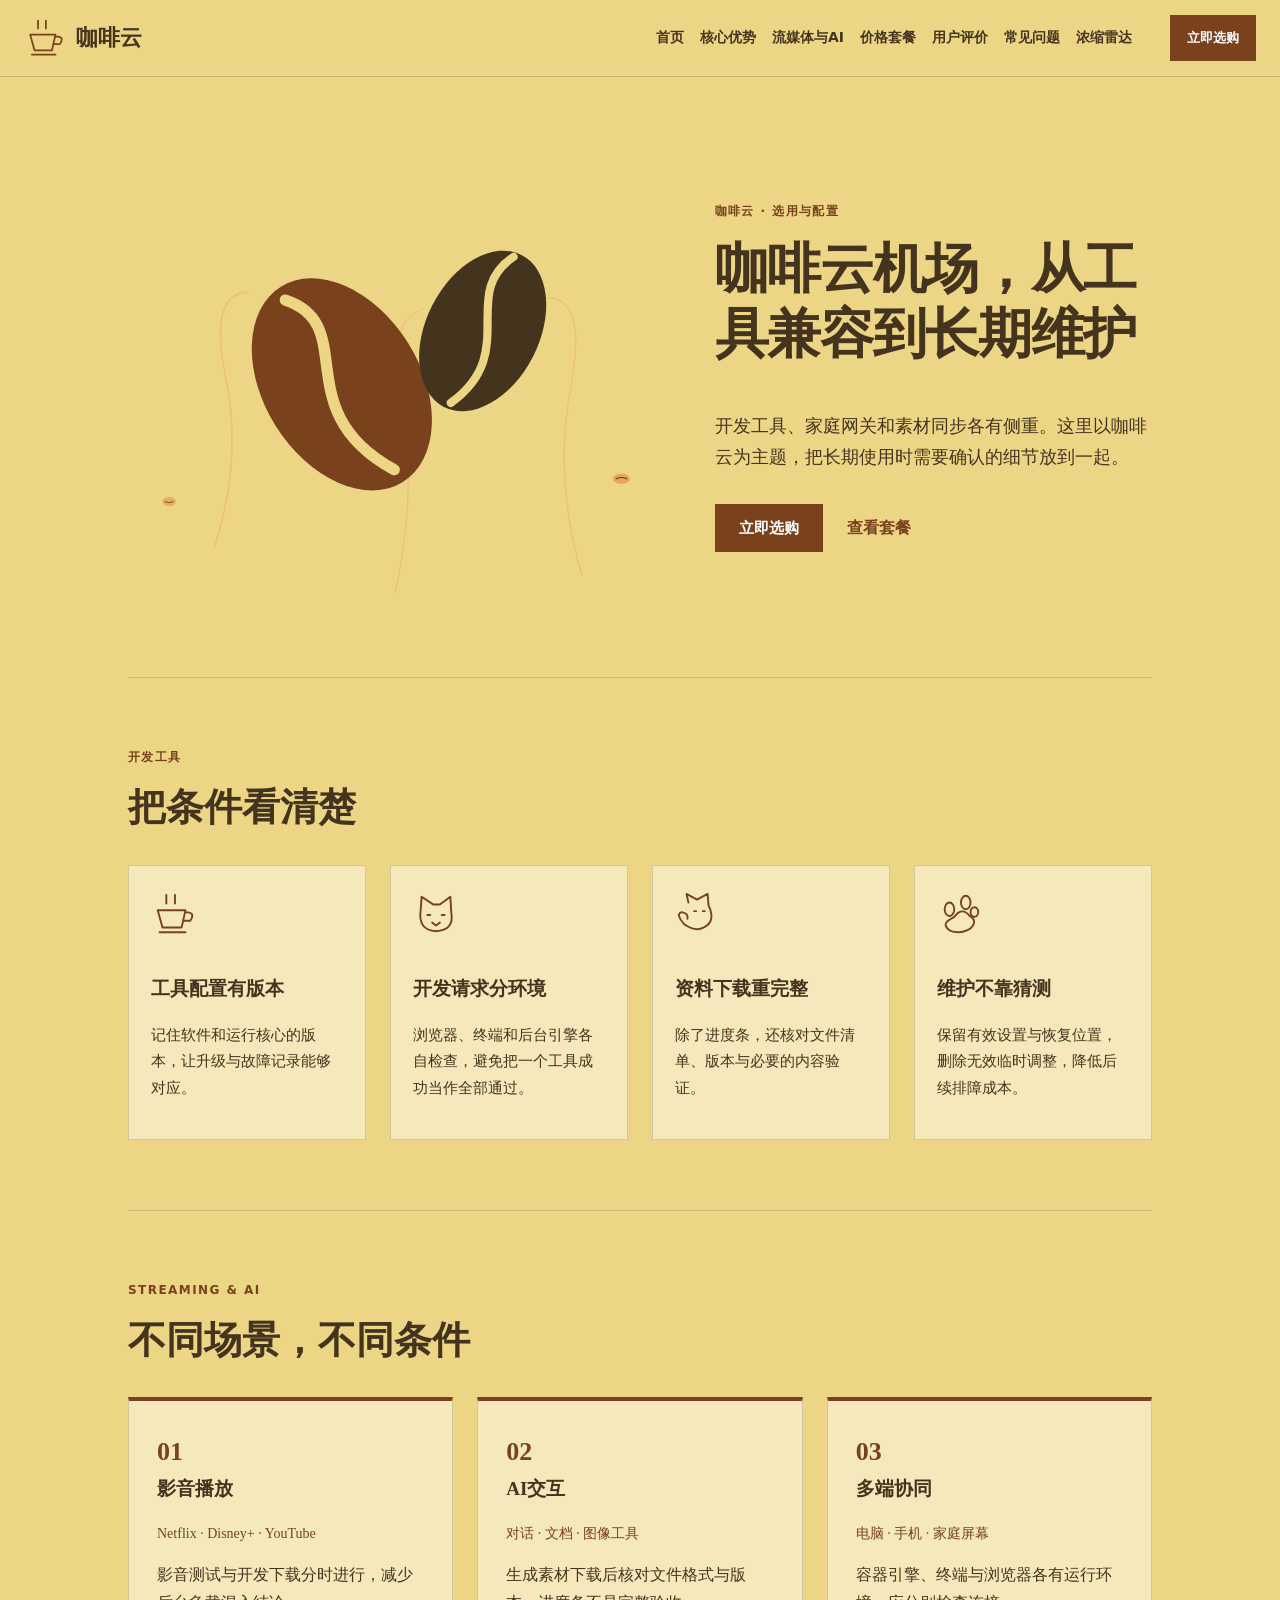
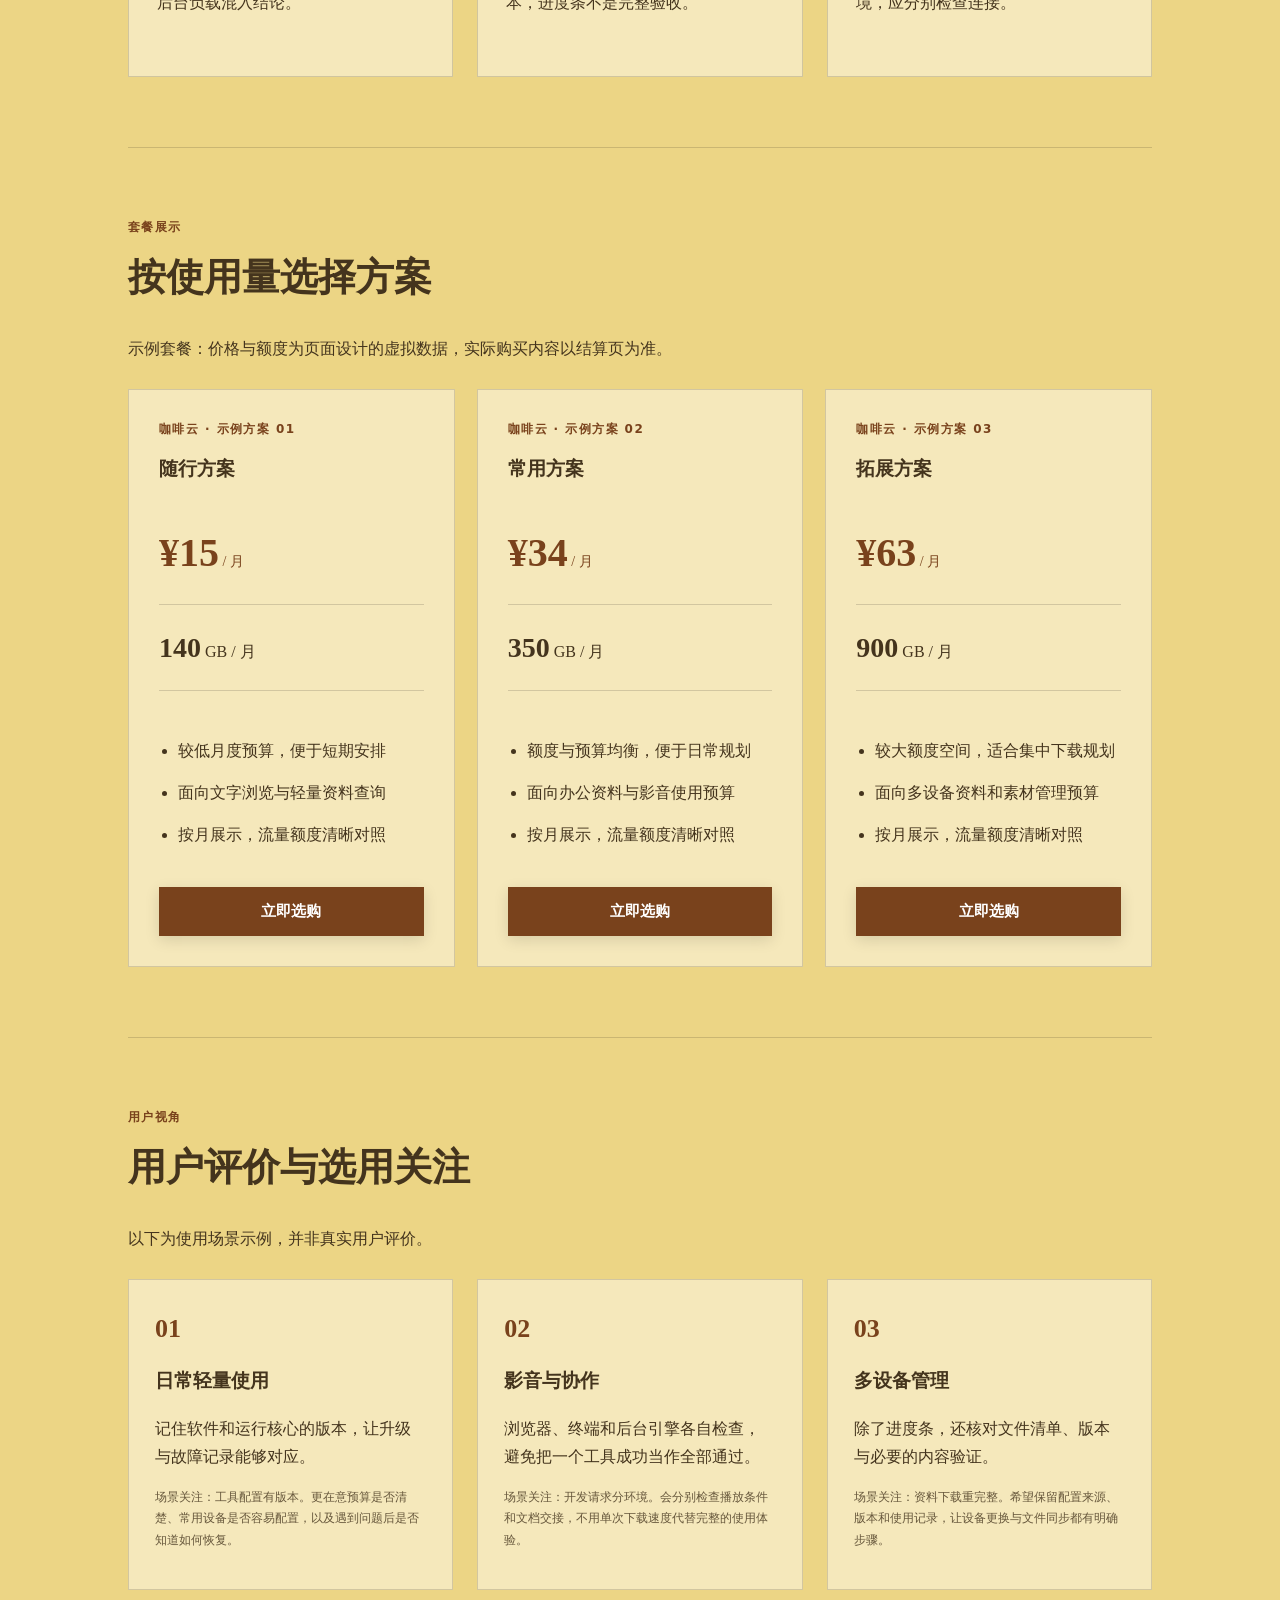
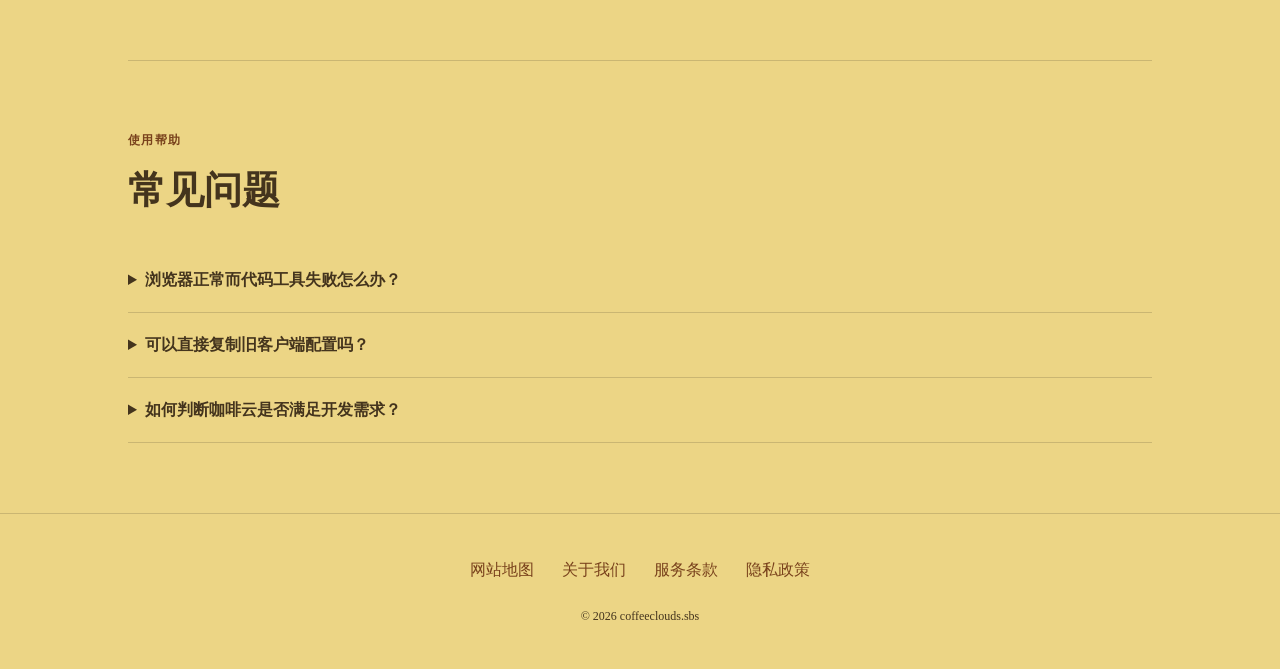
==== commit ab6943b4: "feat: add purchase CTA buttons to pricing section conforming to domain style" ====
--- a/index.html
+++ b/index.html
@@ -42,4 +42,7 @@
       <ellipse cx="0" cy="0" rx="15" ry="9" fill="#d94e1d" opacity="0.35" />
       <path d="M-10,0 Q0,-5 10,0" fill="none" stroke="#000" stroke-width="1.8" opacity="0.6" />
     </g>
-  </svg><svg class="coffee-mark" viewBox="0 0 520 440" aria-hidden="true"><g class="roast-bean" transform-origin="260px 220px"><ellipse cx="208" cy="227" rx="76" ry="112" transform="rotate(-32 208 227)" fill="var(--accent)"/><path d="M153 145C226 169 154 253 259 310" fill="none" stroke="var(--bg)" stroke-width="11" stroke-linecap="round"/><ellipse cx="345" cy="175" rx="55" ry="83" transform="rotate(27 345 175)" fill="var(--ink)"/><path d="M375 103C321 139 382 196 314 245" fill="none" stroke="var(--bg)" stroke-width="8" stroke-linecap="round"/></g></svg></div></section><section id="features" class="section "><div class="section-heading"><span class="eyebrow">开发工具</span><h2>把条件看清楚</h2></div><div class="features list"><div class="feature"><svg class="" viewBox="0 0 48 48" aria-hidden="true"><path d="M7 20H36L32 38H12Z M36 22Q47 22 41 31H34 M9 43H36 M16 4V13 M25 4V13" fill="none" stroke="currentColor" stroke-width="2" stroke-linecap="round" stroke-linejoin="round"/></svg><div><h3>工具配置有版本</h3><p>记住软件和运行核心的版本，让升级与故障记录能够对应。</p></div></div><div class="feature"><svg class="" viewBox="0 0 48 48" aria-hidden="true"><path d="M8 20L9 6L21 14H28L39 6L40 23Q43 41 24 42Q5 41 8 20Z M15 25H18 M30 25H33 M20 33L24 36L28 33" fill="none" stroke="currentColor" stroke-width="2" stroke-linecap="round" stroke-linejoin="round"/></svg><div><h3>开发请求分环境</h3><p>浏览器、终端和后台引擎各自检查，避免把一个工具成功当作全部通过。</p></div></div><div class="feature"><svg class="" viewBox="0 0 48 48" aria-hidden="true"><path d="M14 12L12 3L23 9L34 3L35 15Q43 32 30 38Q22 43 10 35 M10 35Q0 24 7 22Q14 23 13 29 M20 21H22 M29 21H31" fill="none" stroke="currentColor" stroke-width="2" stroke-linecap="round" stroke-linejoin="round"/></svg><div><h3>资料下载重完整</h3><p>除了进度条，还核对文件清单、版本与必要的内容验证。</p></div></div><div class="feature"><svg class="" viewBox="0 0 48 48" aria-hidden="true"><path d="M13 30Q5 35 13 41Q24 46 35 39Q43 31 34 26Q26 16 18 27Z M8 19a5 7 0 1 0 10 0a5 7 0 1 0-10 0 M25 12a5 7 0 1 0 10 0a5 7 0 1 0-10 0 M35 22a4 5 0 1 0 8 0a4 5 0 1 0-8 0" fill="none" stroke="currentColor" stroke-width="2" stroke-linecap="round" stroke-linejoin="round"/></svg><div><h3>维护不靠猜测</h3><p>保留有效设置与恢复位置，删除无效临时调整，降低后续排障成本。</p></div></div></div></section><section id="streaming" class="section "><div class="section-heading"><span class="eyebrow">STREAMING & AI</span><h2>不同场景，不同条件</h2></div><div class="use-cases columns"><div class="use-case"><span class="item-no">01</span><h3>影音播放</h3><p class="platforms">Netflix · Disney+ · YouTube</p><p>影音测试与开发下载分时进行，减少后台负载混入结论。</p></div><div class="use-case"><span class="item-no">02</span><h3>AI交互</h3><p class="platforms">对话 · 文档 · 图像工具</p><p>生成素材下载后核对文件格式与版本，进度条不是完整验收。</p></div><div class="use-case"><span class="item-no">03</span><h3>多端协同</h3><p class="platforms">电脑 · 手机 · 家庭屏幕</p><p>容器引擎、终端与浏览器各有运行环境，应分别检查连接。</p></div></div></section><section id="pricing" class="section"><div class="section-heading"><span class="eyebrow">套餐展示</span><h2>按使用量选择方案</h2></div><p class="section-intro">示例套餐：价格与额度为页面设计的虚拟数据，实际购买内容以结算页为准。</p><div class="plans cards"><div class="plan"><span class="eyebrow">咖啡云 · 示例方案 01</span><h3>随行方案</h3><p class="price-value">¥15<small> / 月</small></p><p class="quota"><strong>140</strong> GB / 月</p><ul><li>较低月度预算，便于短期安排</li><li>面向文字浏览与轻量资料查询</li><li>按月展示，流量额度清晰对照</li></ul></div><div class="plan"><span class="eyebrow">咖啡云 · 示例方案 02</span><h3>常用方案</h3><p class="price-value">¥34<small> / 月</small></p><p class="quota"><strong>350</strong> GB / 月</p><ul><li>额度与预算均衡，便于日常规划</li><li>面向办公资料与影音使用预算</li><li>按月展示，流量额度清晰对照</li></ul></div><div class="plan"><span class="eyebrow">咖啡云 · 示例方案 03</span><h3>拓展方案</h3><p class="price-value">¥63<small> / 月</small></p><p class="quota"><strong>900</strong> GB / 月</p><ul><li>较大额度空间，适合集中下载规划</li><li>面向多设备资料和素材管理预算</li><li>按月展示，流量额度清晰对照</li></ul></div></div></section><section id="testimonials" class="section"><div class="section-heading"><span class="eyebrow">用户视角</span><h2>用户评价与选用关注</h2></div><p class="section-intro">以下为使用场景示例，并非真实用户评价。</p><div class="reviews"><div class="review"><span class="review-mark">01</span><h3>日常轻量使用</h3><p>记住软件和运行核心的版本，让升级与故障记录能够对应。</p><p class="small">场景关注：工具配置有版本。更在意预算是否清楚、常用设备是否容易配置，以及遇到问题后是否知道如何恢复。</p></div><div class="review"><span class="review-mark">02</span><h3>影音与协作</h3><p>浏览器、终端和后台引擎各自检查，避免把一个工具成功当作全部通过。</p><p class="small">场景关注：开发请求分环境。会分别检查播放条件和文档交接，不用单次下载速度代替完整的使用体验。</p></div><div class="review"><span class="review-mark">03</span><h3>多设备管理</h3><p>除了进度条，还核对文件清单、版本与必要的内容验证。</p><p class="small">场景关注：资料下载重完整。希望保留配置来源、版本和使用记录，让设备更换与文件同步都有明确步骤。</p></div></div></section><section id="faq" class="section "><div class="section-heading"><span class="eyebrow">使用帮助</span><h2>常见问题</h2></div><div class="faq-list"><details><summary>浏览器正常而代码工具失败怎么办？</summary><p>分别核对认证、工具运行位置与连接设置，网页成功不代表命令行采用相同路径。</p></details><details><summary>可以直接复制旧客户端配置吗？</summary><p>先查目标版本说明，确认字段支持与迁移要求，再在测试配置中验证。</p></details><details><summary>如何判断咖啡云是否满足开发需求？</summary><p>选择代表自己的公开测试任务，并核对服务条款；本站不以线路名词替代实际验证。</p></details></div></section></main><footer class="site-footer"><nav aria-label="页脚导航"><a href="sitemap.html">网站地图</a><a href="about.html">关于我们</a><a href="terms.html">服务条款</a><a href="privacy.html">隐私政策</a></nav><p>© 2026 coffeeclouds.sbs</p></footer></body></html>+  </svg><svg class="coffee-mark" viewBox="0 0 520 440" aria-hidden="true"><g class="roast-bean" transform-origin="260px 220px"><ellipse cx="208" cy="227" rx="76" ry="112" transform="rotate(-32 208 227)" fill="var(--accent)"/><path d="M153 145C226 169 154 253 259 310" fill="none" stroke="var(--bg)" stroke-width="11" stroke-linecap="round"/><ellipse cx="345" cy="175" rx="55" ry="83" transform="rotate(27 345 175)" fill="var(--ink)"/><path d="M375 103C321 139 382 196 314 245" fill="none" stroke="var(--bg)" stroke-width="8" stroke-linecap="round"/></g></svg></div></section><section id="features" class="section "><div class="section-heading"><span class="eyebrow">开发工具</span><h2>把条件看清楚</h2></div><div class="features list"><div class="feature"><svg class="" viewBox="0 0 48 48" aria-hidden="true"><path d="M7 20H36L32 38H12Z M36 22Q47 22 41 31H34 M9 43H36 M16 4V13 M25 4V13" fill="none" stroke="currentColor" stroke-width="2" stroke-linecap="round" stroke-linejoin="round"/></svg><div><h3>工具配置有版本</h3><p>记住软件和运行核心的版本，让升级与故障记录能够对应。</p></div></div><div class="feature"><svg class="" viewBox="0 0 48 48" aria-hidden="true"><path d="M8 20L9 6L21 14H28L39 6L40 23Q43 41 24 42Q5 41 8 20Z M15 25H18 M30 25H33 M20 33L24 36L28 33" fill="none" stroke="currentColor" stroke-width="2" stroke-linecap="round" stroke-linejoin="round"/></svg><div><h3>开发请求分环境</h3><p>浏览器、终端和后台引擎各自检查，避免把一个工具成功当作全部通过。</p></div></div><div class="feature"><svg class="" viewBox="0 0 48 48" aria-hidden="true"><path d="M14 12L12 3L23 9L34 3L35 15Q43 32 30 38Q22 43 10 35 M10 35Q0 24 7 22Q14 23 13 29 M20 21H22 M29 21H31" fill="none" stroke="currentColor" stroke-width="2" stroke-linecap="round" stroke-linejoin="round"/></svg><div><h3>资料下载重完整</h3><p>除了进度条，还核对文件清单、版本与必要的内容验证。</p></div></div><div class="feature"><svg class="" viewBox="0 0 48 48" aria-hidden="true"><path d="M13 30Q5 35 13 41Q24 46 35 39Q43 31 34 26Q26 16 18 27Z M8 19a5 7 0 1 0 10 0a5 7 0 1 0-10 0 M25 12a5 7 0 1 0 10 0a5 7 0 1 0-10 0 M35 22a4 5 0 1 0 8 0a4 5 0 1 0-8 0" fill="none" stroke="currentColor" stroke-width="2" stroke-linecap="round" stroke-linejoin="round"/></svg><div><h3>维护不靠猜测</h3><p>保留有效设置与恢复位置，删除无效临时调整，降低后续排障成本。</p></div></div></div></section><section id="streaming" class="section "><div class="section-heading"><span class="eyebrow">STREAMING & AI</span><h2>不同场景，不同条件</h2></div><div class="use-cases columns"><div class="use-case"><span class="item-no">01</span><h3>影音播放</h3><p class="platforms">Netflix · Disney+ · YouTube</p><p>影音测试与开发下载分时进行，减少后台负载混入结论。</p></div><div class="use-case"><span class="item-no">02</span><h3>AI交互</h3><p class="platforms">对话 · 文档 · 图像工具</p><p>生成素材下载后核对文件格式与版本，进度条不是完整验收。</p></div><div class="use-case"><span class="item-no">03</span><h3>多端协同</h3><p class="platforms">电脑 · 手机 · 家庭屏幕</p><p>容器引擎、终端与浏览器各有运行环境，应分别检查连接。</p></div></div></section><section id="pricing" class="section"><div class="section-heading"><span class="eyebrow">套餐展示</span><h2>按使用量选择方案</h2></div><p class="section-intro">示例套餐：价格与额度为页面设计的虚拟数据，实际购买内容以结算页为准。</p><div class="plans cards"><div class="plan"><span class="eyebrow">咖啡云 · 示例方案 01</span><h3>随行方案</h3><p class="price-value">¥15<small> / 月</small></p><p class="quota"><strong>140</strong> GB / 月</p><ul><li>较低月度预算，便于短期安排</li><li>面向文字浏览与轻量资料查询</li><li>按月展示，流量额度清晰对照</li></ul>  <a class="button" href="https://ww012.twilightaff.com/#/?code=A56DH1Af" target="_blank" rel="sponsored nofollow noopener">立即选购</a>
+</div><div class="plan"><span class="eyebrow">咖啡云 · 示例方案 02</span><h3>常用方案</h3><p class="price-value">¥34<small> / 月</small></p><p class="quota"><strong>350</strong> GB / 月</p><ul><li>额度与预算均衡，便于日常规划</li><li>面向办公资料与影音使用预算</li><li>按月展示，流量额度清晰对照</li></ul>  <a class="button" href="https://ww012.twilightaff.com/#/?code=A56DH1Af" target="_blank" rel="sponsored nofollow noopener">立即选购</a>
+</div><div class="plan"><span class="eyebrow">咖啡云 · 示例方案 03</span><h3>拓展方案</h3><p class="price-value">¥63<small> / 月</small></p><p class="quota"><strong>900</strong> GB / 月</p><ul><li>较大额度空间，适合集中下载规划</li><li>面向多设备资料和素材管理预算</li><li>按月展示，流量额度清晰对照</li></ul>  <a class="button" href="https://ww012.twilightaff.com/#/?code=A56DH1Af" target="_blank" rel="sponsored nofollow noopener">立即选购</a>
+</div></div></section><section id="testimonials" class="section"><div class="section-heading"><span class="eyebrow">用户视角</span><h2>用户评价与选用关注</h2></div><p class="section-intro">以下为使用场景示例，并非真实用户评价。</p><div class="reviews"><div class="review"><span class="review-mark">01</span><h3>日常轻量使用</h3><p>记住软件和运行核心的版本，让升级与故障记录能够对应。</p><p class="small">场景关注：工具配置有版本。更在意预算是否清楚、常用设备是否容易配置，以及遇到问题后是否知道如何恢复。</p></div><div class="review"><span class="review-mark">02</span><h3>影音与协作</h3><p>浏览器、终端和后台引擎各自检查，避免把一个工具成功当作全部通过。</p><p class="small">场景关注：开发请求分环境。会分别检查播放条件和文档交接，不用单次下载速度代替完整的使用体验。</p></div><div class="review"><span class="review-mark">03</span><h3>多设备管理</h3><p>除了进度条，还核对文件清单、版本与必要的内容验证。</p><p class="small">场景关注：资料下载重完整。希望保留配置来源、版本和使用记录，让设备更换与文件同步都有明确步骤。</p></div></div></section><section id="faq" class="section "><div class="section-heading"><span class="eyebrow">使用帮助</span><h2>常见问题</h2></div><div class="faq-list"><details><summary>浏览器正常而代码工具失败怎么办？</summary><p>分别核对认证、工具运行位置与连接设置，网页成功不代表命令行采用相同路径。</p></details><details><summary>可以直接复制旧客户端配置吗？</summary><p>先查目标版本说明，确认字段支持与迁移要求，再在测试配置中验证。</p></details><details><summary>如何判断咖啡云是否满足开发需求？</summary><p>选择代表自己的公开测试任务，并核对服务条款；本站不以线路名词替代实际验证。</p></details></div></section></main><footer class="site-footer"><nav aria-label="页脚导航"><a href="sitemap.html">网站地图</a><a href="about.html">关于我们</a><a href="terms.html">服务条款</a><a href="privacy.html">隐私政策</a></nav><p>© 2026 coffeeclouds.sbs</p></footer></body></html>
--- a/style.css
+++ b/style.css
@@ -185,3 +185,17 @@
   z-index: 2 !important;
   cursor: pointer !important;
 }
+
+/* 4. Pricing Plan Purchase Button */
+.plan .button {
+  width: 100% !important;
+  margin-top: 24px !important;
+  text-align: center !important;
+  box-shadow: 0 4px 14px rgba(0, 0, 0, 0.12) !important;
+  transition: transform 0.2s ease, filter 0.2s ease, box-shadow 0.2s ease !important;
+}
+.plan .button:hover {
+  transform: translateY(-2px) !important;
+  filter: brightness(0.92) !important;
+  box-shadow: 0 6px 18px rgba(0, 0, 0, 0.18) !important;
+}
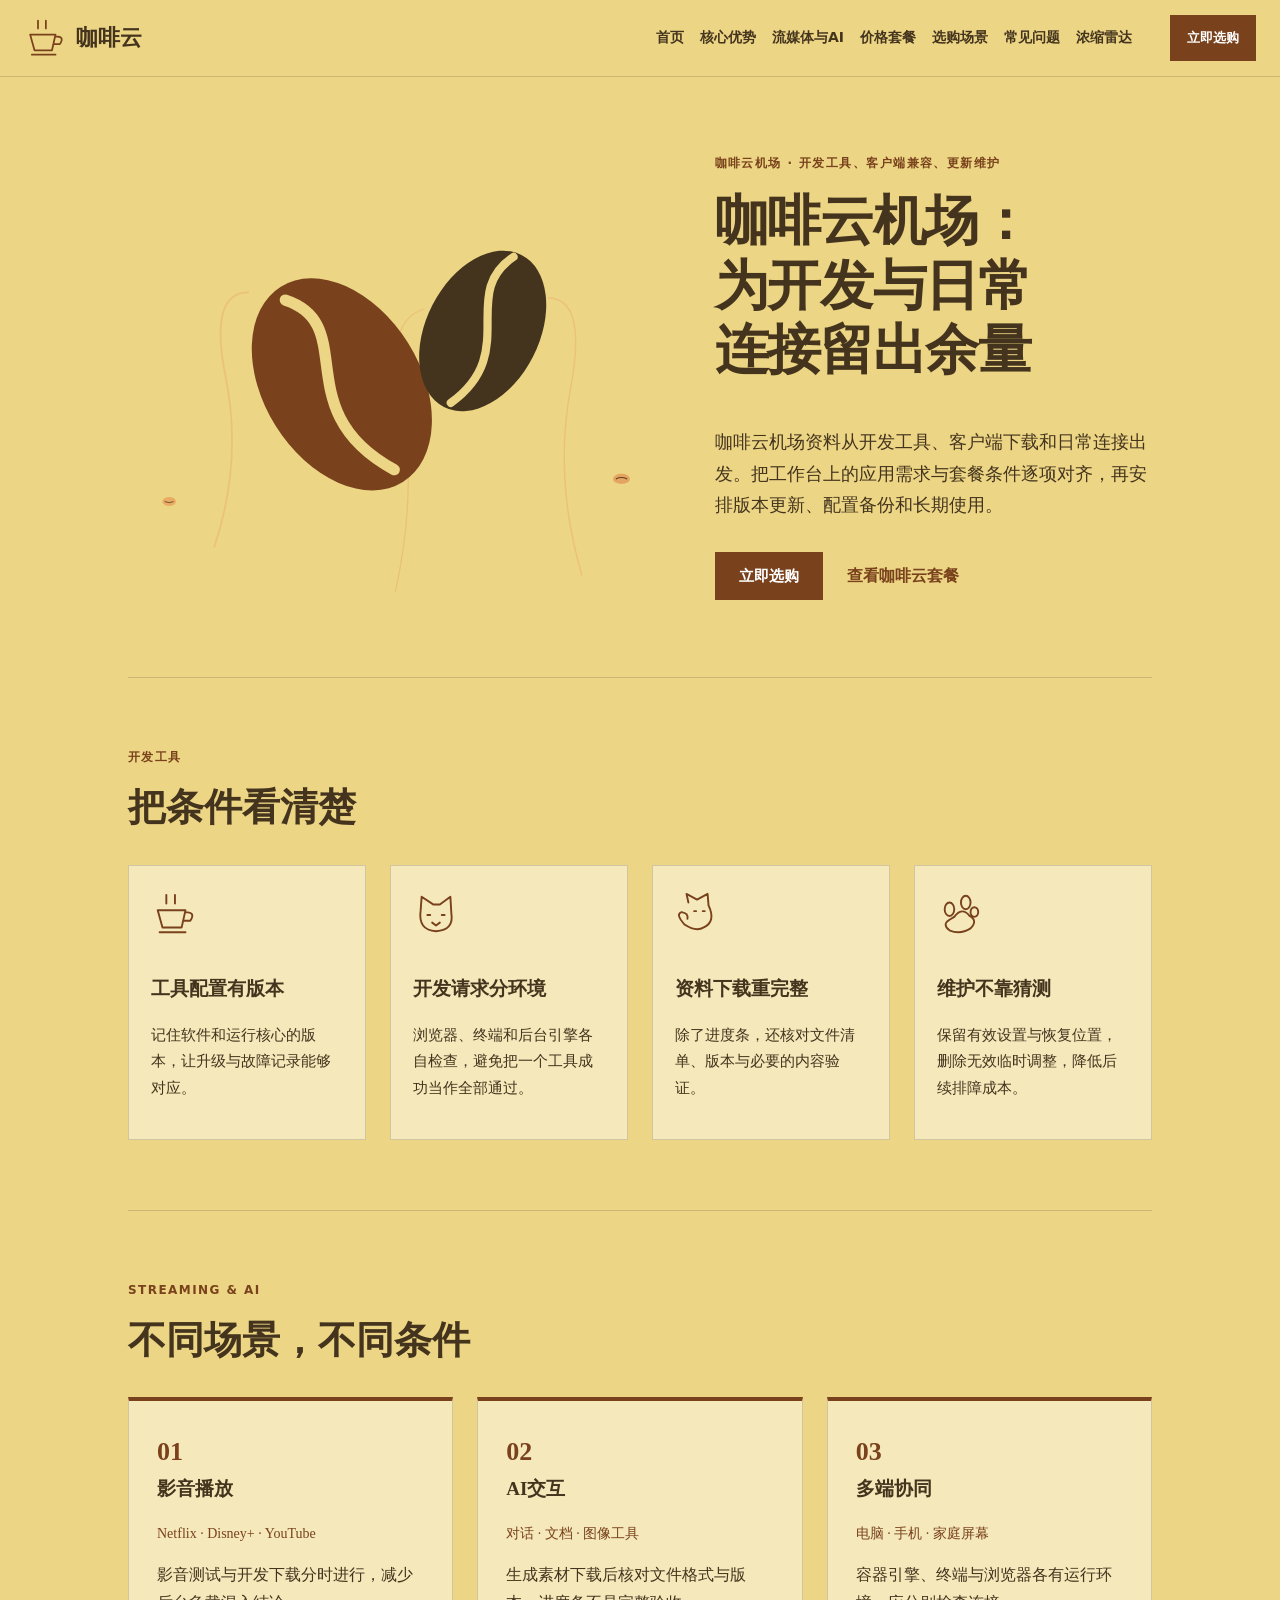
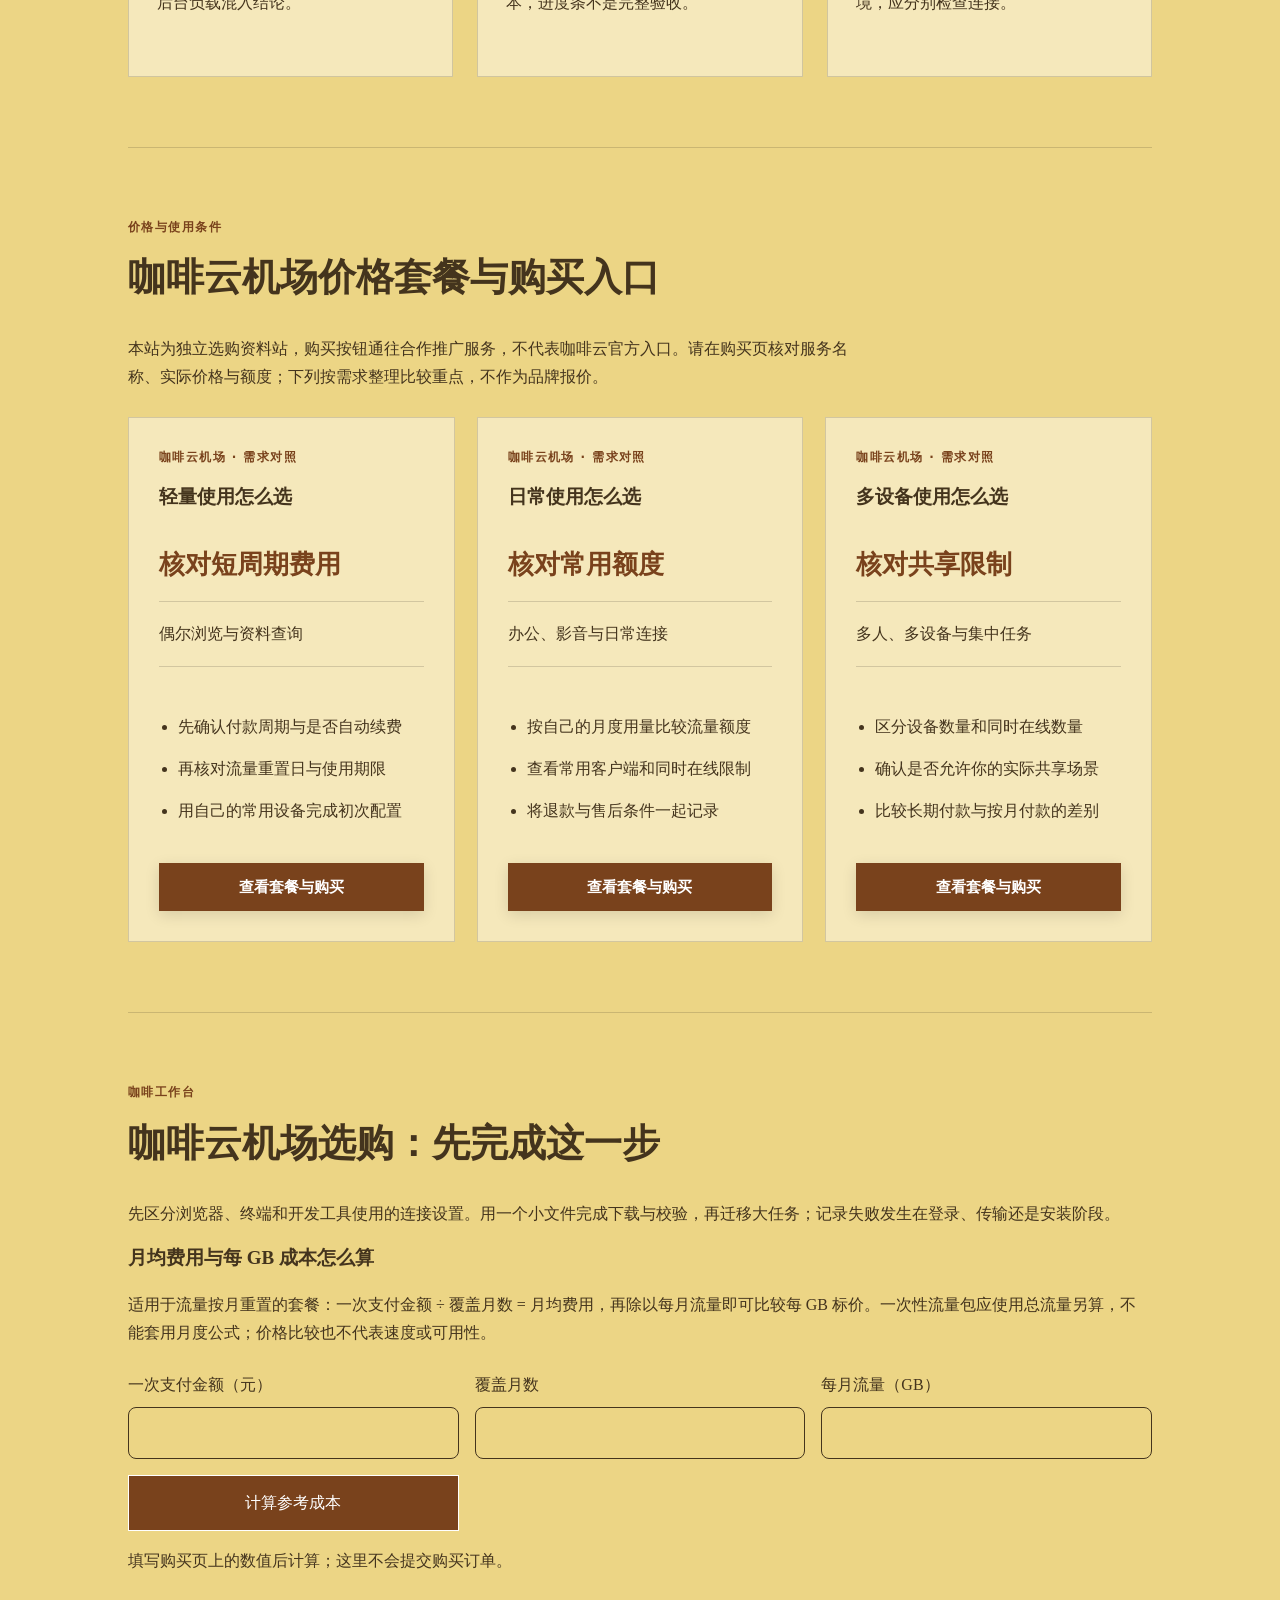
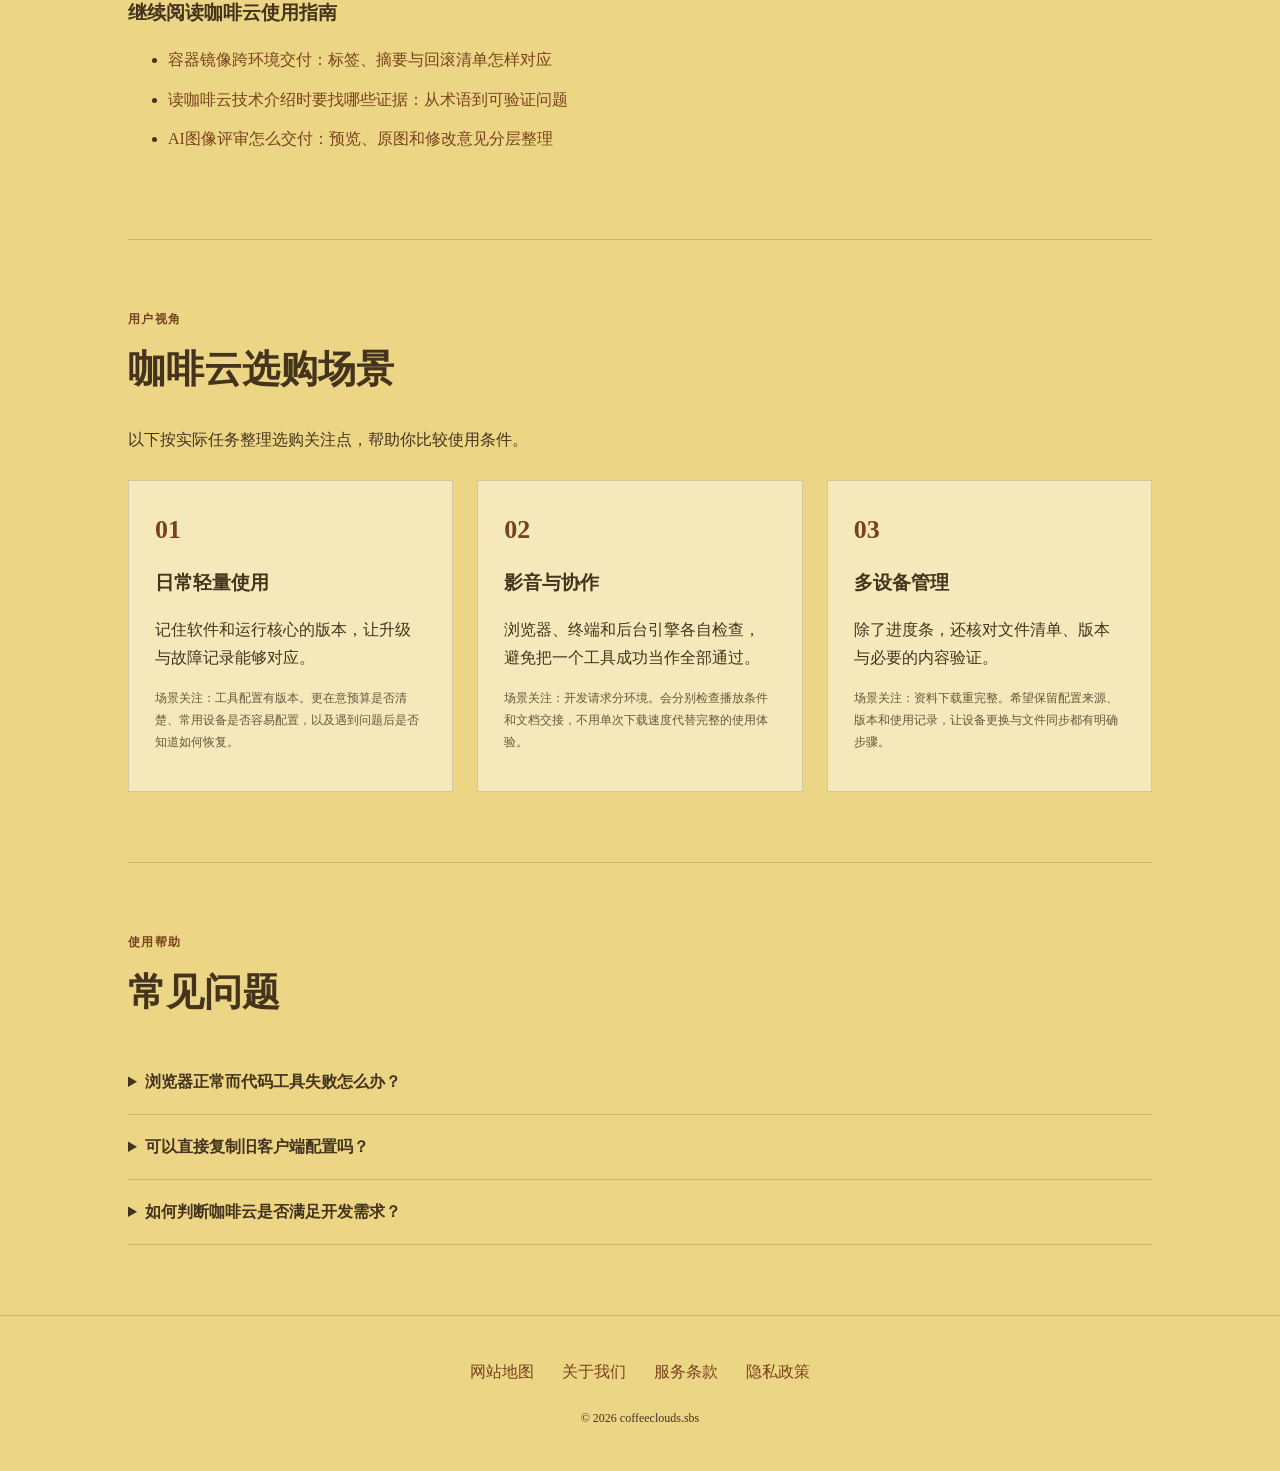
==== commit b1308e44: "Improve airport search intent and package guidance" ====
--- a/index.html
+++ b/index.html
@@ -1,48 +1,67 @@
-<!DOCTYPE html>
-<html lang="zh-CN"><head><meta charset="UTF-8"><meta name="viewport" content="width=device-width,initial-scale=1"><title>咖啡云机场，从工具兼容到长期维护｜选用指南</title><meta name="description" content="开发工具、家庭网关和素材同步各有侧重。这里以咖啡云为主题，把长期使用时需要确认的细节放到一起。"><meta name="keywords" content="咖啡云,咖啡云机场，从工具兼容到长期维护,浓缩雷达,网络使用指南"><link rel="canonical" href="https://coffeeclouds.sbs/"><meta property="og:type" content="website"><meta property="og:title" content="咖啡云机场，从工具兼容到长期维护｜选用指南"><meta property="og:description" content="开发工具、家庭网关和素材同步各有侧重。这里以咖啡云为主题，把长期使用时需要确认的细节放到一起。"><meta property="og:url" content="https://coffeeclouds.sbs/"><meta property="og:image" content="https://coffeeclouds.sbs/share.png"><meta property="og:locale" content="zh_CN"><link rel="icon" href="favicon.svg" type="image/svg+xml"><link rel="stylesheet" href="style.css"><script defer src="menu.js"></script><script type="application/ld+json">{"@context": "https://schema.org", "@type": "WebPage", "name": "咖啡云机场，从工具兼容到长期维护｜选用指南", "url": "https://coffeeclouds.sbs/", "description": "开发工具、家庭网关和素材同步各有侧重。这里以咖啡云为主题，把长期使用时需要确认的细节放到一起。", "inLanguage": "zh-CN"}</script></head><body class="site-5 hero-A review-2 faq-1 nav-0"><header class="site-header"><div class="nav-wrap"><a class="brand" href="index.html"><svg class="brand-mark" viewBox="0 0 48 48" aria-hidden="true"><path d="M7 20H36L32 38H12Z M36 22Q47 22 41 31H34 M9 43H36 M16 4V13 M25 4V13" fill="none" stroke="currentColor" stroke-width="2" stroke-linecap="round" stroke-linejoin="round"/></svg><span>咖啡云</span></a><nav id="site-menu" aria-label="主导航"><a href="index.html">首页</a><a href="index.html#features">核心优势</a><a href="index.html#streaming">流媒体与AI</a><a href="index.html#pricing">价格套餐</a><a href="index.html#testimonials">用户评价</a><a href="index.html#faq">常见问题</a><a href="espresso-radar.html">浓缩雷达</a></nav><div class="nav-actions"><a class="button compact" href="https://ww012.twilightaff.com/#/?code=A56DH1Af" target="_blank" rel="sponsored nofollow noopener">立即选购</a><button type="button" class="menu-toggle" aria-label="切换主导航菜单" aria-controls="site-menu" aria-expanded="false"><span></span><span></span></button></div></div></header><main class="site-main"><section class="hero-section"><div class="hero-copy"><span class="eyebrow">咖啡云 · 选用与配置</span><h1>咖啡云机场，从工具兼容到长期维护</h1><p class="hero-intro">开发工具、家庭网关和素材同步各有侧重。这里以咖啡云为主题，把长期使用时需要确认的细节放到一起。</p><div class="hero-actions"><a class="button" href="https://ww012.twilightaff.com/#/?code=A56DH1Af" target="_blank" rel="sponsored nofollow noopener">立即选购</a><a class="text-button" href="#pricing">查看套餐</a></div></div><div class="hero-art" role="img" aria-label="咖啡云品牌动画"><svg width="100%" height="100%" viewBox="0 0 1440 800" preserveAspectRatio="xMidYMid slice" xmlns="http://www.w3.org/2000/svg">
-    <style>
-      @keyframes floatBean1 {
-        0% { transform: translate(0, 0) rotate(0deg); opacity: 0.25; }
-        50% { transform: translate(30px, -60px) rotate(180deg); opacity: 0.6; }
-        100% { transform: translate(-20px, -120px) rotate(360deg); opacity: 0.25; }
-      }
-      @keyframes floatBean2 {
-        0% { transform: translate(0, 0) rotate(0deg); opacity: 0.3; }
-        50% { transform: translate(-40px, -70px) rotate(-160deg); opacity: 0.7; }
-        100% { transform: translate(15px, -140px) rotate(-360deg); opacity: 0.3; }
-      }
-      @keyframes steamRise {
-        0% { transform: translateY(0) scaleX(1); opacity: 0; }
-        50% { opacity: 0.35; }
-        100% { transform: translateY(-160px) scaleX(1.3); opacity: 0; }
-      }
-      .bean-1 { animation: floatBean1 12s ease-in-out infinite alternate; }
-      .bean-2 { animation: floatBean2 14s ease-in-out infinite alternate; }
-      .steam-wave { animation: steamRise 7s ease-out infinite; }
-    </style>
-    <!-- Ambient Steam Waves -->
-    <path d="M400,700 Q450,550 420,400 T460,250" fill="none" stroke="#e9764e" stroke-width="3" stroke-linecap="round" class="steam-wave" opacity="0.2" />
-    <path d="M1050,750 Q1000,580 1030,420 T990,260" fill="none" stroke="#e9764e" stroke-width="2.5" stroke-linecap="round" class="steam-wave" style="animation-delay: 2.5s;" opacity="0.2" />
-    <path d="M720,780 Q760,600 730,450 T770,280" fill="none" stroke="#d94e1d" stroke-width="2" stroke-linecap="round" class="steam-wave" style="animation-delay: 4.5s;" opacity="0.15" />
-
-    <!-- Floating Stylized Coffee Beans -->
-    <g class="bean-1" transform="translate(180, 280)">
-      <ellipse cx="0" cy="0" rx="14" ry="9" fill="#d94e1d" opacity="0.4" />
-      <path d="M-10,0 Q0,5 10,0" fill="none" stroke="#000" stroke-width="1.8" opacity="0.6" />
-    </g>
-    <g class="bean-2" transform="translate(1220, 220)">
-      <ellipse cx="0" cy="0" rx="16" ry="10" fill="#e9764e" opacity="0.35" />
-      <path d="M-12,0 Q0,-6 12,0" fill="none" stroke="#000" stroke-width="2" opacity="0.6" />
-    </g>
-    <g class="bean-1" transform="translate(320, 620)" style="animation-delay: -3s;">
-      <ellipse cx="0" cy="0" rx="12" ry="8" fill="#e3501d" opacity="0.3" />
-      <path d="M-8,0 Q0,4 8,0" fill="none" stroke="#000" stroke-width="1.5" opacity="0.6" />
-    </g>
-    <g class="bean-2" transform="translate(1120, 580)" style="animation-delay: -5s;">
-      <ellipse cx="0" cy="0" rx="15" ry="9" fill="#d94e1d" opacity="0.35" />
-      <path d="M-10,0 Q0,-5 10,0" fill="none" stroke="#000" stroke-width="1.8" opacity="0.6" />
-    </g>
-  </svg><svg class="coffee-mark" viewBox="0 0 520 440" aria-hidden="true"><g class="roast-bean" transform-origin="260px 220px"><ellipse cx="208" cy="227" rx="76" ry="112" transform="rotate(-32 208 227)" fill="var(--accent)"/><path d="M153 145C226 169 154 253 259 310" fill="none" stroke="var(--bg)" stroke-width="11" stroke-linecap="round"/><ellipse cx="345" cy="175" rx="55" ry="83" transform="rotate(27 345 175)" fill="var(--ink)"/><path d="M375 103C321 139 382 196 314 245" fill="none" stroke="var(--bg)" stroke-width="8" stroke-linecap="round"/></g></svg></div></section><section id="features" class="section "><div class="section-heading"><span class="eyebrow">开发工具</span><h2>把条件看清楚</h2></div><div class="features list"><div class="feature"><svg class="" viewBox="0 0 48 48" aria-hidden="true"><path d="M7 20H36L32 38H12Z M36 22Q47 22 41 31H34 M9 43H36 M16 4V13 M25 4V13" fill="none" stroke="currentColor" stroke-width="2" stroke-linecap="round" stroke-linejoin="round"/></svg><div><h3>工具配置有版本</h3><p>记住软件和运行核心的版本，让升级与故障记录能够对应。</p></div></div><div class="feature"><svg class="" viewBox="0 0 48 48" aria-hidden="true"><path d="M8 20L9 6L21 14H28L39 6L40 23Q43 41 24 42Q5 41 8 20Z M15 25H18 M30 25H33 M20 33L24 36L28 33" fill="none" stroke="currentColor" stroke-width="2" stroke-linecap="round" stroke-linejoin="round"/></svg><div><h3>开发请求分环境</h3><p>浏览器、终端和后台引擎各自检查，避免把一个工具成功当作全部通过。</p></div></div><div class="feature"><svg class="" viewBox="0 0 48 48" aria-hidden="true"><path d="M14 12L12 3L23 9L34 3L35 15Q43 32 30 38Q22 43 10 35 M10 35Q0 24 7 22Q14 23 13 29 M20 21H22 M29 21H31" fill="none" stroke="currentColor" stroke-width="2" stroke-linecap="round" stroke-linejoin="round"/></svg><div><h3>资料下载重完整</h3><p>除了进度条，还核对文件清单、版本与必要的内容验证。</p></div></div><div class="feature"><svg class="" viewBox="0 0 48 48" aria-hidden="true"><path d="M13 30Q5 35 13 41Q24 46 35 39Q43 31 34 26Q26 16 18 27Z M8 19a5 7 0 1 0 10 0a5 7 0 1 0-10 0 M25 12a5 7 0 1 0 10 0a5 7 0 1 0-10 0 M35 22a4 5 0 1 0 8 0a4 5 0 1 0-8 0" fill="none" stroke="currentColor" stroke-width="2" stroke-linecap="round" stroke-linejoin="round"/></svg><div><h3>维护不靠猜测</h3><p>保留有效设置与恢复位置，删除无效临时调整，降低后续排障成本。</p></div></div></div></section><section id="streaming" class="section "><div class="section-heading"><span class="eyebrow">STREAMING & AI</span><h2>不同场景，不同条件</h2></div><div class="use-cases columns"><div class="use-case"><span class="item-no">01</span><h3>影音播放</h3><p class="platforms">Netflix · Disney+ · YouTube</p><p>影音测试与开发下载分时进行，减少后台负载混入结论。</p></div><div class="use-case"><span class="item-no">02</span><h3>AI交互</h3><p class="platforms">对话 · 文档 · 图像工具</p><p>生成素材下载后核对文件格式与版本，进度条不是完整验收。</p></div><div class="use-case"><span class="item-no">03</span><h3>多端协同</h3><p class="platforms">电脑 · 手机 · 家庭屏幕</p><p>容器引擎、终端与浏览器各有运行环境，应分别检查连接。</p></div></div></section><section id="pricing" class="section"><div class="section-heading"><span class="eyebrow">套餐展示</span><h2>按使用量选择方案</h2></div><p class="section-intro">示例套餐：价格与额度为页面设计的虚拟数据，实际购买内容以结算页为准。</p><div class="plans cards"><div class="plan"><span class="eyebrow">咖啡云 · 示例方案 01</span><h3>随行方案</h3><p class="price-value">¥15<small> / 月</small></p><p class="quota"><strong>140</strong> GB / 月</p><ul><li>较低月度预算，便于短期安排</li><li>面向文字浏览与轻量资料查询</li><li>按月展示，流量额度清晰对照</li></ul>  <a class="button" href="https://ww012.twilightaff.com/#/?code=A56DH1Af" target="_blank" rel="sponsored nofollow noopener">立即选购</a>
-</div><div class="plan"><span class="eyebrow">咖啡云 · 示例方案 02</span><h3>常用方案</h3><p class="price-value">¥34<small> / 月</small></p><p class="quota"><strong>350</strong> GB / 月</p><ul><li>额度与预算均衡，便于日常规划</li><li>面向办公资料与影音使用预算</li><li>按月展示，流量额度清晰对照</li></ul>  <a class="button" href="https://ww012.twilightaff.com/#/?code=A56DH1Af" target="_blank" rel="sponsored nofollow noopener">立即选购</a>
-</div><div class="plan"><span class="eyebrow">咖啡云 · 示例方案 03</span><h3>拓展方案</h3><p class="price-value">¥63<small> / 月</small></p><p class="quota"><strong>900</strong> GB / 月</p><ul><li>较大额度空间，适合集中下载规划</li><li>面向多设备资料和素材管理预算</li><li>按月展示，流量额度清晰对照</li></ul>  <a class="button" href="https://ww012.twilightaff.com/#/?code=A56DH1Af" target="_blank" rel="sponsored nofollow noopener">立即选购</a>
-</div></div></section><section id="testimonials" class="section"><div class="section-heading"><span class="eyebrow">用户视角</span><h2>用户评价与选用关注</h2></div><p class="section-intro">以下为使用场景示例，并非真实用户评价。</p><div class="reviews"><div class="review"><span class="review-mark">01</span><h3>日常轻量使用</h3><p>记住软件和运行核心的版本，让升级与故障记录能够对应。</p><p class="small">场景关注：工具配置有版本。更在意预算是否清楚、常用设备是否容易配置，以及遇到问题后是否知道如何恢复。</p></div><div class="review"><span class="review-mark">02</span><h3>影音与协作</h3><p>浏览器、终端和后台引擎各自检查，避免把一个工具成功当作全部通过。</p><p class="small">场景关注：开发请求分环境。会分别检查播放条件和文档交接，不用单次下载速度代替完整的使用体验。</p></div><div class="review"><span class="review-mark">03</span><h3>多设备管理</h3><p>除了进度条，还核对文件清单、版本与必要的内容验证。</p><p class="small">场景关注：资料下载重完整。希望保留配置来源、版本和使用记录，让设备更换与文件同步都有明确步骤。</p></div></div></section><section id="faq" class="section "><div class="section-heading"><span class="eyebrow">使用帮助</span><h2>常见问题</h2></div><div class="faq-list"><details><summary>浏览器正常而代码工具失败怎么办？</summary><p>分别核对认证、工具运行位置与连接设置，网页成功不代表命令行采用相同路径。</p></details><details><summary>可以直接复制旧客户端配置吗？</summary><p>先查目标版本说明，确认字段支持与迁移要求，再在测试配置中验证。</p></details><details><summary>如何判断咖啡云是否满足开发需求？</summary><p>选择代表自己的公开测试任务，并核对服务条款；本站不以线路名词替代实际验证。</p></details></div></section></main><footer class="site-footer"><nav aria-label="页脚导航"><a href="sitemap.html">网站地图</a><a href="about.html">关于我们</a><a href="terms.html">服务条款</a><a href="privacy.html">隐私政策</a></nav><p>© 2026 coffeeclouds.sbs</p></footer></body></html>+<!DOCTYPE html>
+
+<html lang="zh-CN"><head><meta charset="utf-8"/><meta content="width=device-width,initial-scale=1" name="viewport"/><title>咖啡云机场客户端与开发使用指南｜套餐怎么选</title><meta content="咖啡云机场资料从开发工具、客户端下载和日常连接出发。把工作台上的应用需求与套餐条件逐项对齐，再安排版本更新、配置备份和长期使用。" name="description"/><link href="https://coffeeclouds.sbs/" rel="canonical"/><meta content="website" property="og:type"/><meta content="咖啡云机场客户端与开发使用指南｜套餐怎么选" property="og:title"/><meta content="咖啡云机场资料从开发工具、客户端下载和日常连接出发。把工作台上的应用需求与套餐条件逐项对齐，再安排版本更新、配置备份和长期使用。" property="og:description"/><meta content="https://coffeeclouds.sbs/" property="og:url"/><meta content="https://coffeeclouds.sbs/share.png" property="og:image"/><meta content="zh_CN" property="og:locale"/><link href="favicon.svg" rel="icon" type="image/svg+xml"/><link href="style.css" rel="stylesheet"/><script defer="" src="menu.js"></script><script type="application/ld+json">{"@context": "https://schema.org", "@type": "WebPage", "name": "咖啡云机场客户端与开发使用指南｜套餐怎么选", "url": "https://coffeeclouds.sbs/", "description": "咖啡云机场资料从开发工具、客户端下载和日常连接出发。把工作台上的应用需求与套餐条件逐项对齐，再安排版本更新、配置备份和长期使用。", "inLanguage": "zh-CN"}</script><link href="seo-guide.css" rel="stylesheet"/></head><body class="site-5 hero-A review-2 faq-1 nav-0"><header class="site-header"><div class="nav-wrap"><a class="brand" href="index.html"><svg aria-hidden="true" class="brand-mark" viewbox="0 0 48 48"><path d="M7 20H36L32 38H12Z M36 22Q47 22 41 31H34 M9 43H36 M16 4V13 M25 4V13" fill="none" stroke="currentColor" stroke-linecap="round" stroke-linejoin="round" stroke-width="2"></path></svg><span>咖啡云</span></a><nav aria-label="主导航" id="site-menu"><a href="index.html">首页</a><a href="index.html#features">核心优势</a><a href="index.html#streaming">流媒体与AI</a><a href="index.html#pricing">价格套餐</a><a href="index.html#testimonials">选购场景</a><a href="index.html#faq">常见问题</a><a href="espresso-radar.html">浓缩雷达</a></nav><div class="nav-actions"><a class="button compact" href="https://ww012.twilightaff.com/#/?code=A56DH1Af" rel="sponsored nofollow noopener" target="_blank">立即选购</a><button aria-controls="site-menu" aria-expanded="false" aria-label="切换主导航菜单" class="menu-toggle" type="button"><span></span><span></span></button></div></div></header><main class="site-main"><section class="hero-section"><div class="hero-copy"><span class="eyebrow">咖啡云机场 · 开发工具、客户端兼容、更新维护</span><h1>咖啡云机场：为开发与日常连接留出余量</h1><p class="hero-intro">咖啡云机场资料从开发工具、客户端下载和日常连接出发。把工作台上的应用需求与套餐条件逐项对齐，再安排版本更新、配置备份和长期使用。</p><div class="hero-actions"><a class="button" href="https://ww012.twilightaff.com/#/?code=A56DH1Af" rel="sponsored nofollow noopener" target="_blank">立即选购</a><a class="text-button" href="#pricing">查看咖啡云套餐</a></div></div><div aria-label="咖啡云品牌动画" class="hero-art" role="img"><svg height="100%" preserveaspectratio="xMidYMid slice" viewbox="0 0 1440 800" width="100%" xmlns="http://www.w3.org/2000/svg">
+<style>+
+      @keyframes floatBean1 {+
+        0% { transform: translate(0, 0) rotate(0deg); opacity: 0.25; }+
+        50% { transform: translate(30px, -60px) rotate(180deg); opacity: 0.6; }+
+        100% { transform: translate(-20px, -120px) rotate(360deg); opacity: 0.25; }+
+      }+
+      @keyframes floatBean2 {+
+        0% { transform: translate(0, 0) rotate(0deg); opacity: 0.3; }+
+        50% { transform: translate(-40px, -70px) rotate(-160deg); opacity: 0.7; }+
+        100% { transform: translate(15px, -140px) rotate(-360deg); opacity: 0.3; }+
+      }+
+      @keyframes steamRise {+
+        0% { transform: translateY(0) scaleX(1); opacity: 0; }+
+        50% { opacity: 0.35; }+
+        100% { transform: translateY(-160px) scaleX(1.3); opacity: 0; }+
+      }+
+      .bean-1 { animation: floatBean1 12s ease-in-out infinite alternate; }+
+      .bean-2 { animation: floatBean2 14s ease-in-out infinite alternate; }+
+      .steam-wave { animation: steamRise 7s ease-out infinite; }+
+    </style>
+<!-- Ambient Steam Waves -->
+<path class="steam-wave" d="M400,700 Q450,550 420,400 T460,250" fill="none" opacity="0.2" stroke="#e9764e" stroke-linecap="round" stroke-width="3"></path>
+<path class="steam-wave" d="M1050,750 Q1000,580 1030,420 T990,260" fill="none" opacity="0.2" stroke="#e9764e" stroke-linecap="round" stroke-width="2.5" style="animation-delay: 2.5s;"></path>
+<path class="steam-wave" d="M720,780 Q760,600 730,450 T770,280" fill="none" opacity="0.15" stroke="#d94e1d" stroke-linecap="round" stroke-width="2" style="animation-delay: 4.5s;"></path>
+<!-- Floating Stylized Coffee Beans -->
+<g class="bean-1" transform="translate(180, 280)">
+<ellipse cx="0" cy="0" fill="#d94e1d" opacity="0.4" rx="14" ry="9"></ellipse>
+<path d="M-10,0 Q0,5 10,0" fill="none" opacity="0.6" stroke="#000" stroke-width="1.8"></path>
+</g>
+<g class="bean-2" transform="translate(1220, 220)">
+<ellipse cx="0" cy="0" fill="#e9764e" opacity="0.35" rx="16" ry="10"></ellipse>
+<path d="M-12,0 Q0,-6 12,0" fill="none" opacity="0.6" stroke="#000" stroke-width="2"></path>
+</g>
+<g class="bean-1" style="animation-delay: -3s;" transform="translate(320, 620)">
+<ellipse cx="0" cy="0" fill="#e3501d" opacity="0.3" rx="12" ry="8"></ellipse>
+<path d="M-8,0 Q0,4 8,0" fill="none" opacity="0.6" stroke="#000" stroke-width="1.5"></path>
+</g>
+<g class="bean-2" style="animation-delay: -5s;" transform="translate(1120, 580)">
+<ellipse cx="0" cy="0" fill="#d94e1d" opacity="0.35" rx="15" ry="9"></ellipse>
+<path d="M-10,0 Q0,-5 10,0" fill="none" opacity="0.6" stroke="#000" stroke-width="1.8"></path>
+</g>
+</svg><svg aria-hidden="true" class="coffee-mark" viewbox="0 0 520 440"><g class="roast-bean" transform-origin="260px 220px"><ellipse cx="208" cy="227" fill="var(--accent)" rx="76" ry="112" transform="rotate(-32 208 227)"></ellipse><path d="M153 145C226 169 154 253 259 310" fill="none" stroke="var(--bg)" stroke-linecap="round" stroke-width="11"></path><ellipse cx="345" cy="175" fill="var(--ink)" rx="55" ry="83" transform="rotate(27 345 175)"></ellipse><path d="M375 103C321 139 382 196 314 245" fill="none" stroke="var(--bg)" stroke-linecap="round" stroke-width="8"></path></g></svg></div></section><section class="section" id="features"><div class="section-heading"><span class="eyebrow">开发工具</span><h2>把条件看清楚</h2></div><div class="features list"><div class="feature"><svg aria-hidden="true" class="" viewbox="0 0 48 48"><path d="M7 20H36L32 38H12Z M36 22Q47 22 41 31H34 M9 43H36 M16 4V13 M25 4V13" fill="none" stroke="currentColor" stroke-linecap="round" stroke-linejoin="round" stroke-width="2"></path></svg><div><h3>工具配置有版本</h3><p>记住软件和运行核心的版本，让升级与故障记录能够对应。</p></div></div><div class="feature"><svg aria-hidden="true" class="" viewbox="0 0 48 48"><path d="M8 20L9 6L21 14H28L39 6L40 23Q43 41 24 42Q5 41 8 20Z M15 25H18 M30 25H33 M20 33L24 36L28 33" fill="none" stroke="currentColor" stroke-linecap="round" stroke-linejoin="round" stroke-width="2"></path></svg><div><h3>开发请求分环境</h3><p>浏览器、终端和后台引擎各自检查，避免把一个工具成功当作全部通过。</p></div></div><div class="feature"><svg aria-hidden="true" class="" viewbox="0 0 48 48"><path d="M14 12L12 3L23 9L34 3L35 15Q43 32 30 38Q22 43 10 35 M10 35Q0 24 7 22Q14 23 13 29 M20 21H22 M29 21H31" fill="none" stroke="currentColor" stroke-linecap="round" stroke-linejoin="round" stroke-width="2"></path></svg><div><h3>资料下载重完整</h3><p>除了进度条，还核对文件清单、版本与必要的内容验证。</p></div></div><div class="feature"><svg aria-hidden="true" class="" viewbox="0 0 48 48"><path d="M13 30Q5 35 13 41Q24 46 35 39Q43 31 34 26Q26 16 18 27Z M8 19a5 7 0 1 0 10 0a5 7 0 1 0-10 0 M25 12a5 7 0 1 0 10 0a5 7 0 1 0-10 0 M35 22a4 5 0 1 0 8 0a4 5 0 1 0-8 0" fill="none" stroke="currentColor" stroke-linecap="round" stroke-linejoin="round" stroke-width="2"></path></svg><div><h3>维护不靠猜测</h3><p>保留有效设置与恢复位置，删除无效临时调整，降低后续排障成本。</p></div></div></div></section><section class="section" id="streaming"><div class="section-heading"><span class="eyebrow">STREAMING &amp; AI</span><h2>不同场景，不同条件</h2></div><div class="use-cases columns"><div class="use-case"><span class="item-no">01</span><h3>影音播放</h3><p class="platforms">Netflix · Disney+ · YouTube</p><p>影音测试与开发下载分时进行，减少后台负载混入结论。</p></div><div class="use-case"><span class="item-no">02</span><h3>AI交互</h3><p class="platforms">对话 · 文档 · 图像工具</p><p>生成素材下载后核对文件格式与版本，进度条不是完整验收。</p></div><div class="use-case"><span class="item-no">03</span><h3>多端协同</h3><p class="platforms">电脑 · 手机 · 家庭屏幕</p><p>容器引擎、终端与浏览器各有运行环境，应分别检查连接。</p></div></div></section><section class="section" id="pricing"><div class="section-heading"><span class="eyebrow">价格与使用条件</span><h2>咖啡云机场价格套餐与购买入口</h2></div><p class="section-intro">本站为独立选购资料站，购买按钮通往合作推广服务，不代表咖啡云官方入口。请在购买页核对服务名称、实际价格与额度；下列按需求整理比较重点，不作为品牌报价。</p><div class="plans cards"><div class="plan"><span class="eyebrow">咖啡云机场 · 需求对照</span><h3>轻量使用怎么选</h3><p class="price-value">核对短周期费用</p><p class="quota">偶尔浏览与资料查询</p><ul><li>先确认付款周期与是否自动续费</li><li>再核对流量重置日与使用期限</li><li>用自己的常用设备完成初次配置</li></ul> <a class="button" href="https://ww012.twilightaff.com/#/?code=A56DH1Af" rel="sponsored nofollow noopener" target="_blank">查看套餐与购买</a>
+</div><div class="plan"><span class="eyebrow">咖啡云机场 · 需求对照</span><h3>日常使用怎么选</h3><p class="price-value">核对常用额度</p><p class="quota">办公、影音与日常连接</p><ul><li>按自己的月度用量比较流量额度</li><li>查看常用客户端和同时在线限制</li><li>将退款与售后条件一起记录</li></ul> <a class="button" href="https://ww012.twilightaff.com/#/?code=A56DH1Af" rel="sponsored nofollow noopener" target="_blank">查看套餐与购买</a>
+</div><div class="plan"><span class="eyebrow">咖啡云机场 · 需求对照</span><h3>多设备使用怎么选</h3><p class="price-value">核对共享限制</p><p class="quota">多人、多设备与集中任务</p><ul><li>区分设备数量和同时在线数量</li><li>确认是否允许你的实际共享场景</li><li>比较长期付款与按月付款的差别</li></ul> <a class="button" href="https://ww012.twilightaff.com/#/?code=A56DH1Af" rel="sponsored nofollow noopener" target="_blank">查看套餐与购买</a>
+</div></div></section><section class="section seo-plan-guide" id="plan-guide"><div class="section-heading"><span class="eyebrow">咖啡工作台</span><h2>咖啡云机场选购：先完成这一步</h2></div><p>先区分浏览器、终端和开发工具使用的连接设置。用一个小文件完成下载与校验，再迁移大任务；记录失败发生在登录、传输还是安装阶段。</p><h3>月均费用与每 GB 成本怎么算</h3><p>适用于流量按月重置的套餐：一次支付金额 ÷ 覆盖月数 = 月均费用，再除以每月流量即可比较每 GB 标价。一次性流量包应使用总流量另算，不能套用月度公式；价格比较也不代表速度或可用性。</p><form class="seo-cost-form"><label>一次支付金额（元）<input inputmode="decimal" min="0.01" name="amount" required="" step="0.01" type="number"/></label><label>覆盖月数<input inputmode="numeric" max="120" min="1" name="months" required="" step="1" type="number"/></label><label>每月流量（GB）<input inputmode="decimal" min="0.01" name="quota" required="" step="0.01" type="number"/></label><button class="button" type="submit">计算参考成本</button><output aria-live="polite">填写购买页上的数值后计算；这里不会提交购买订单。</output></form><div class="seo-reading"><h3>继续阅读咖啡云使用指南</h3><ul><li><a href="coffee-docker-ghcr-registry-boost.html">容器镜像跨环境交付：标签、摘要与回滚清单怎样对应</a></li><li><a href="coffee-github-copilot-ssh-terminal.html">读咖啡云技术介绍时要找哪些证据：从术语到可验证问题</a></li><li><a href="coffee-midjourney-sd-asset-sync.html">AI图像评审怎么交付：预览、原图和修改意见分层整理</a></li></ul></div></section><section class="section" id="testimonials"><div class="section-heading"><span class="eyebrow">用户视角</span><h2>咖啡云选购场景</h2></div><p class="section-intro">以下按实际任务整理选购关注点，帮助你比较使用条件。</p><div class="reviews"><div class="review"><span class="review-mark">01</span><h3>日常轻量使用</h3><p>记住软件和运行核心的版本，让升级与故障记录能够对应。</p><p class="small">场景关注：工具配置有版本。更在意预算是否清楚、常用设备是否容易配置，以及遇到问题后是否知道如何恢复。</p></div><div class="review"><span class="review-mark">02</span><h3>影音与协作</h3><p>浏览器、终端和后台引擎各自检查，避免把一个工具成功当作全部通过。</p><p class="small">场景关注：开发请求分环境。会分别检查播放条件和文档交接，不用单次下载速度代替完整的使用体验。</p></div><div class="review"><span class="review-mark">03</span><h3>多设备管理</h3><p>除了进度条，还核对文件清单、版本与必要的内容验证。</p><p class="small">场景关注：资料下载重完整。希望保留配置来源、版本和使用记录，让设备更换与文件同步都有明确步骤。</p></div></div></section><section class="section" id="faq"><div class="section-heading"><span class="eyebrow">使用帮助</span><h2>常见问题</h2></div><div class="faq-list"><details><summary>浏览器正常而代码工具失败怎么办？</summary><p>分别核对认证、工具运行位置与连接设置，网页成功不代表命令行采用相同路径。</p></details><details><summary>可以直接复制旧客户端配置吗？</summary><p>先查目标版本说明，确认字段支持与迁移要求，再在测试配置中验证。</p></details><details><summary>如何判断咖啡云是否满足开发需求？</summary><p>选择代表自己的公开测试任务，并核对服务条款；本站不以线路名词替代实际验证。</p></details></div></section></main><footer class="site-footer"><nav aria-label="页脚导航"><a href="sitemap.html">网站地图</a><a href="about.html">关于我们</a><a href="terms.html">服务条款</a><a href="privacy.html">隐私政策</a></nav><p>© 2026 coffeeclouds.sbs</p></footer><script defer="True" src="seo-guide.js"></script></body></html>
--- a/seo-guide.css
+++ b/seo-guide.css
@@ -0,0 +1 @@
+.seo-plan-guide .seo-cost-form{display:grid;grid-template-columns:repeat(3,minmax(0,1fr));gap:1rem;margin:1.5rem 0}.seo-plan-guide label{display:grid;gap:.45rem;min-width:0}.seo-plan-guide input{width:100%;min-width:0;min-height:44px;padding:.7rem;border:1px solid currentColor;border-radius:8px;background:transparent;color:inherit;font:inherit}.seo-plan-guide button{cursor:pointer;min-height:44px;border:1px solid currentColor;font:inherit}.seo-plan-guide output{grid-column:1/-1;display:block;overflow-wrap:anywhere}.seo-reading a{text-decoration:underline;text-underline-offset:3px}.seo-reading li{margin:.7rem 0}#pricing .price-value{font-size:clamp(1.2rem,2vw,1.7rem);line-height:1.5}.hero-section h1{text-wrap:balance}#pricing,#plan-guide{scroll-margin-top:100px}@media(max-width:680px){.seo-plan-guide .seo-cost-form{grid-template-columns:1fr}}
